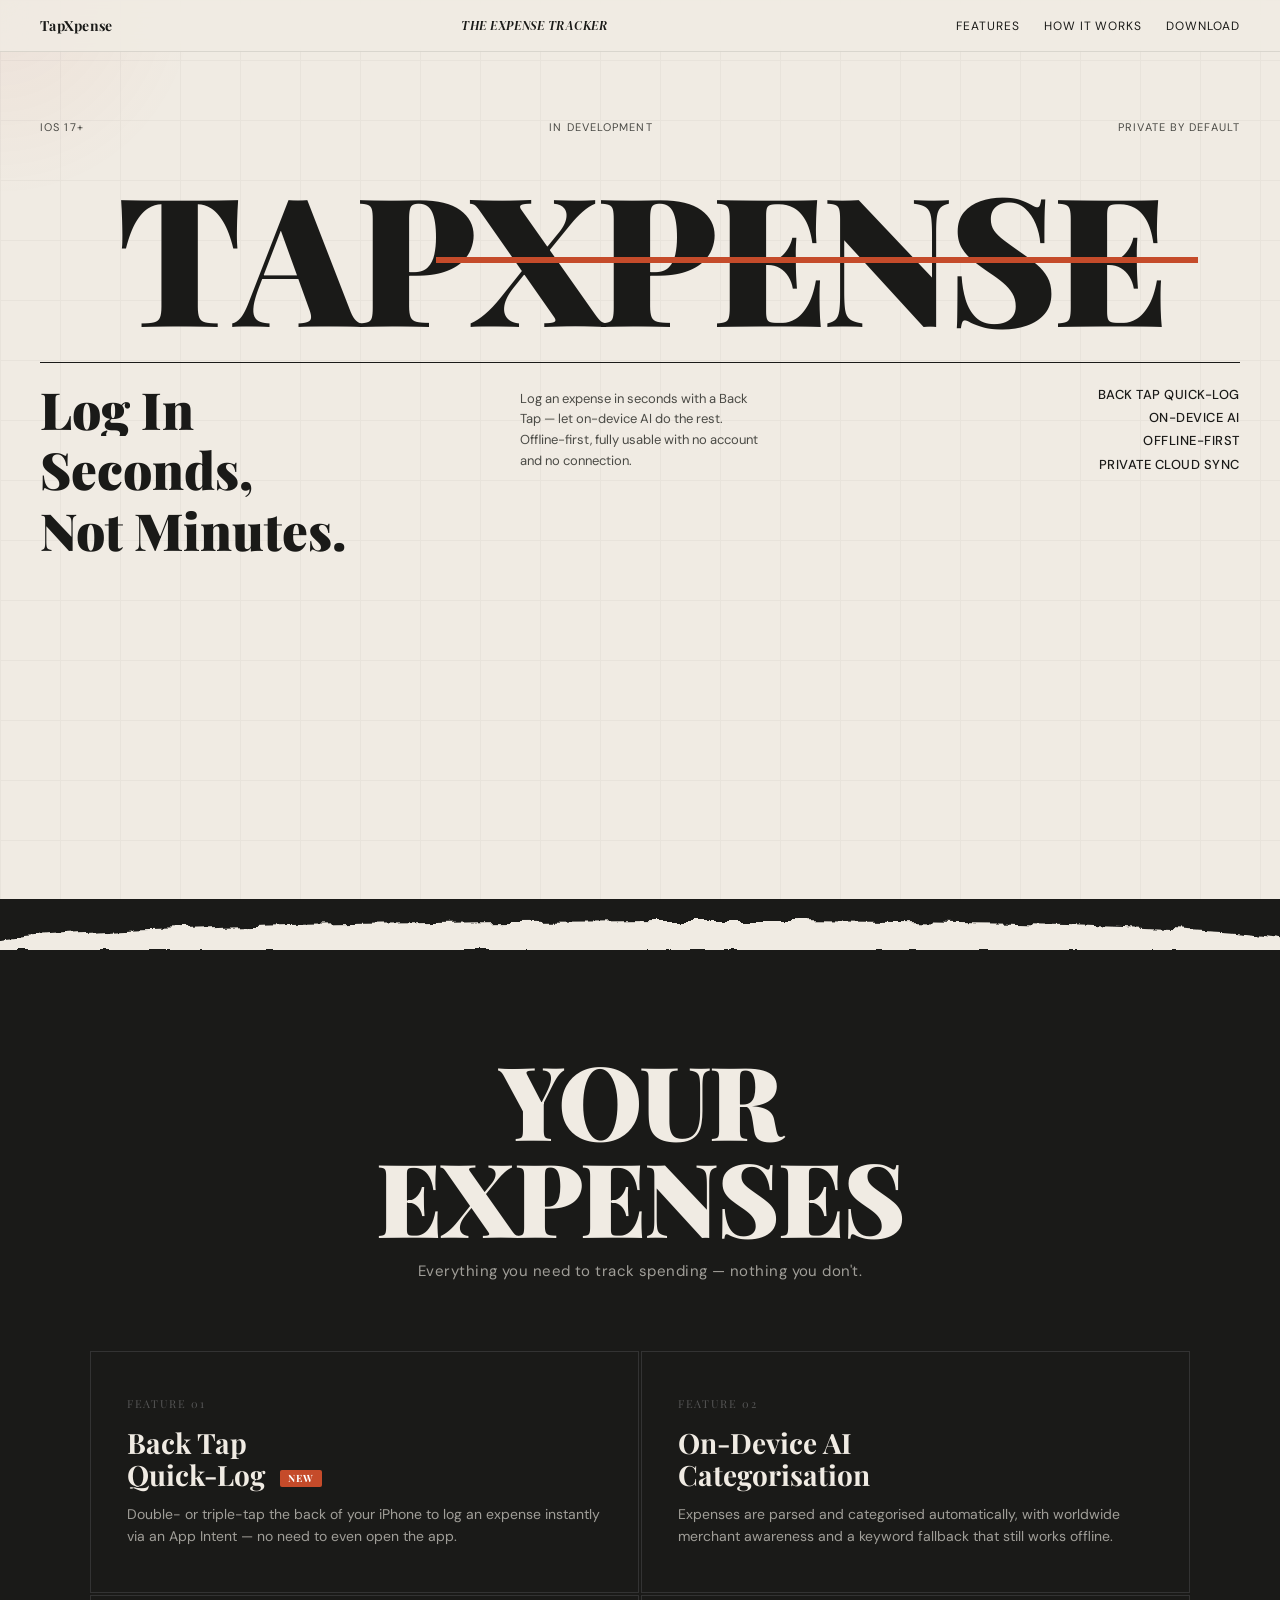
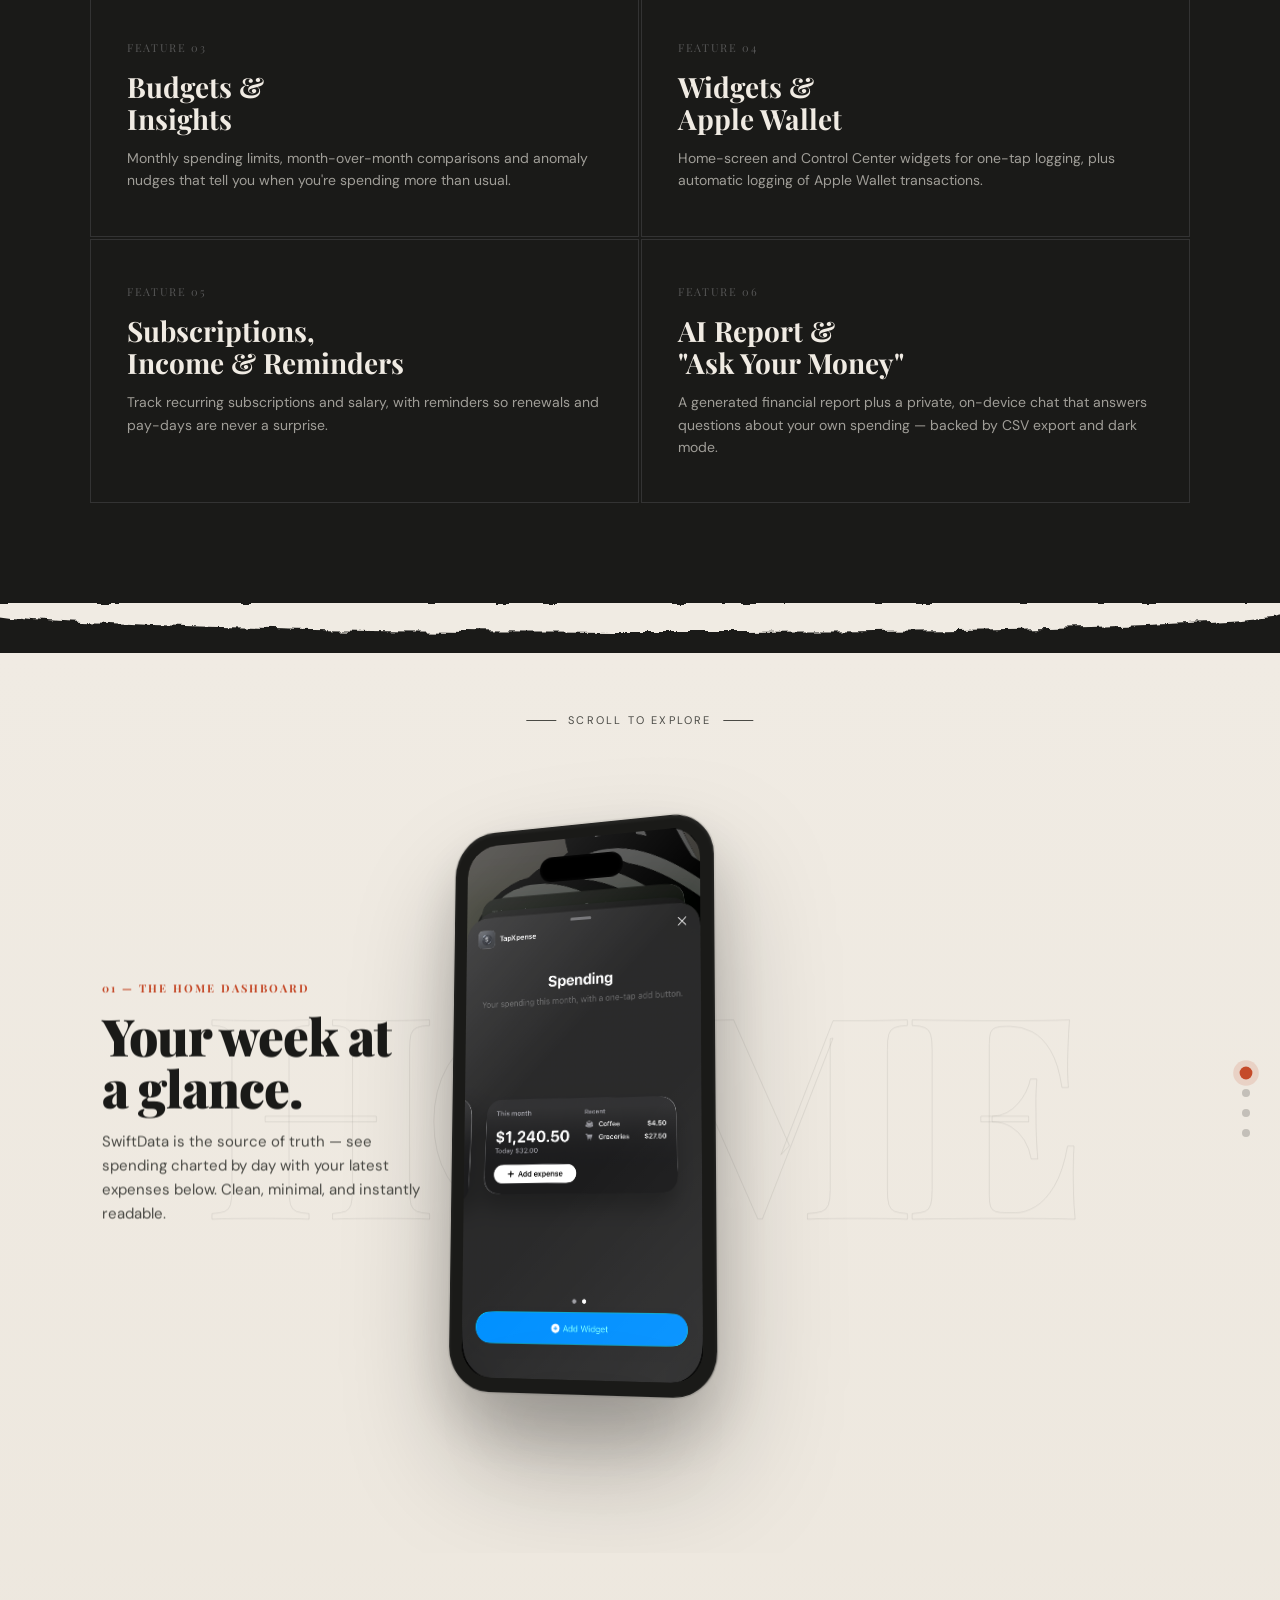
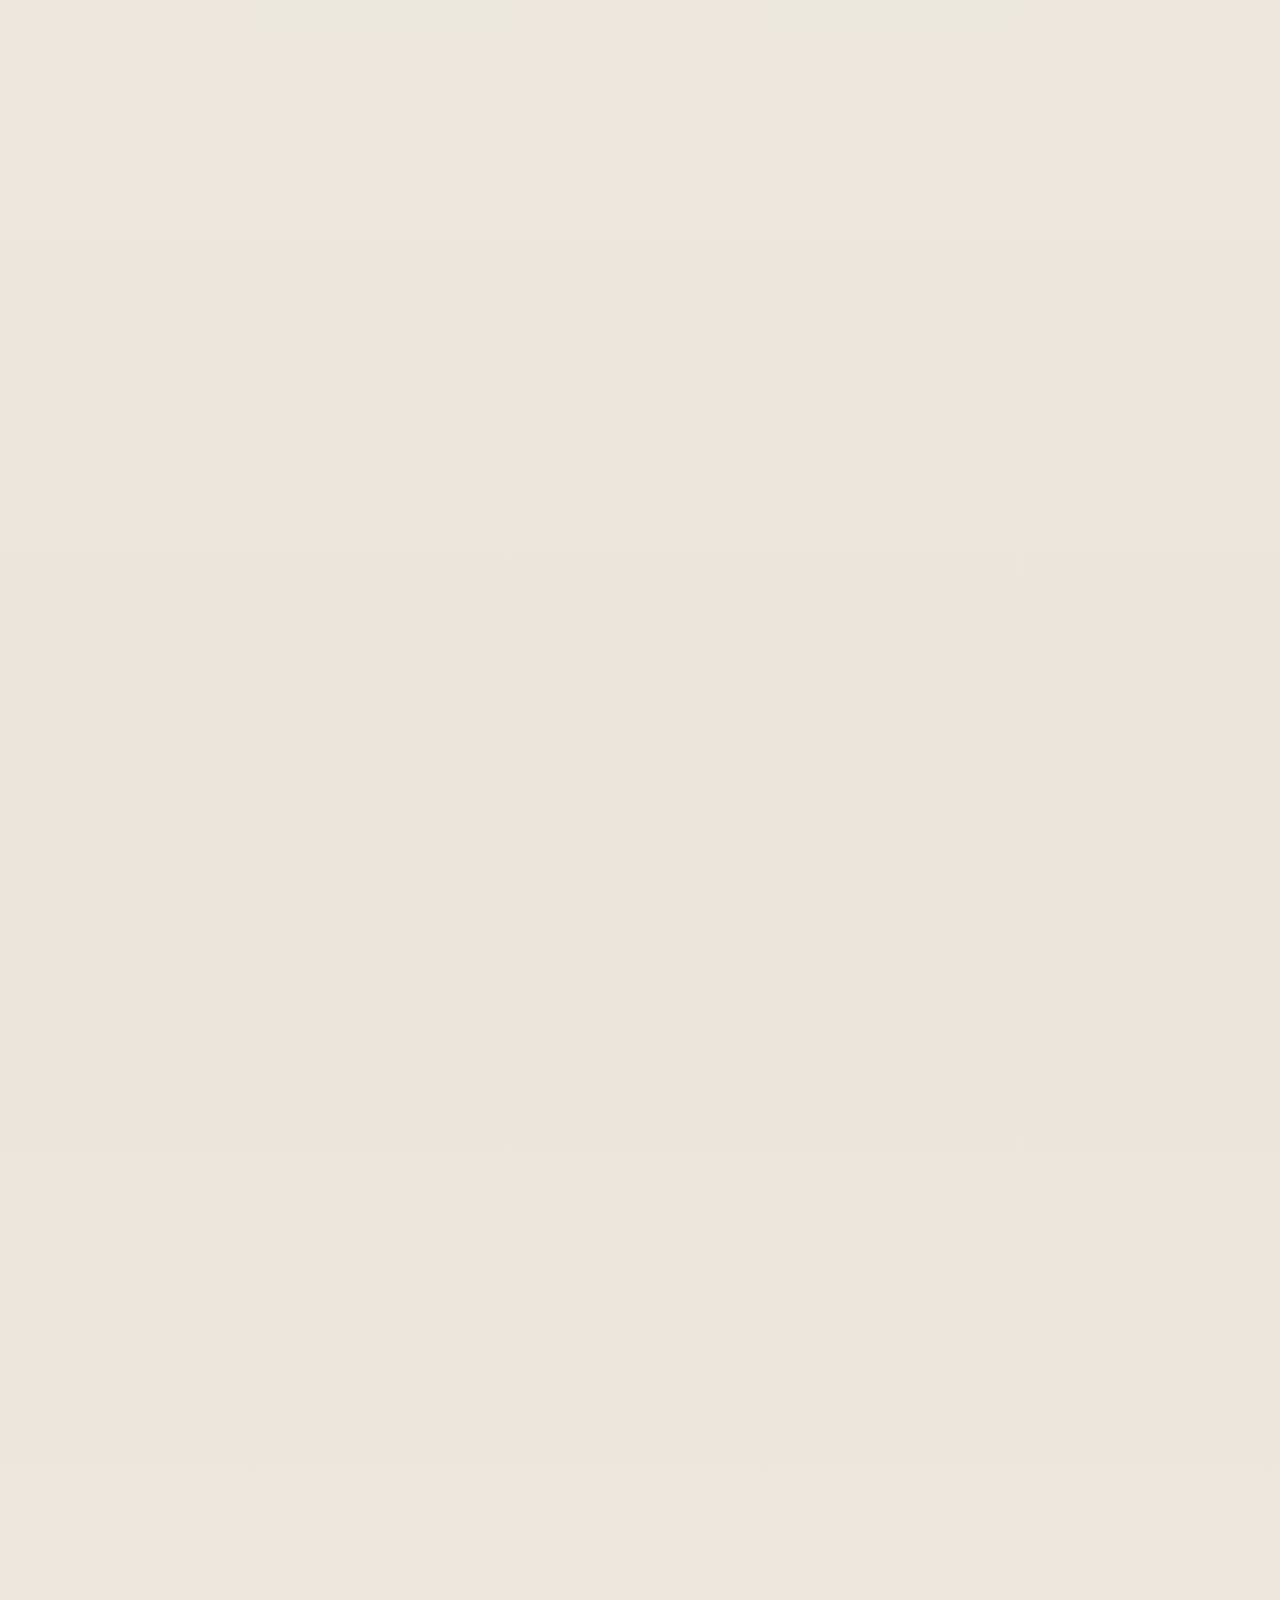
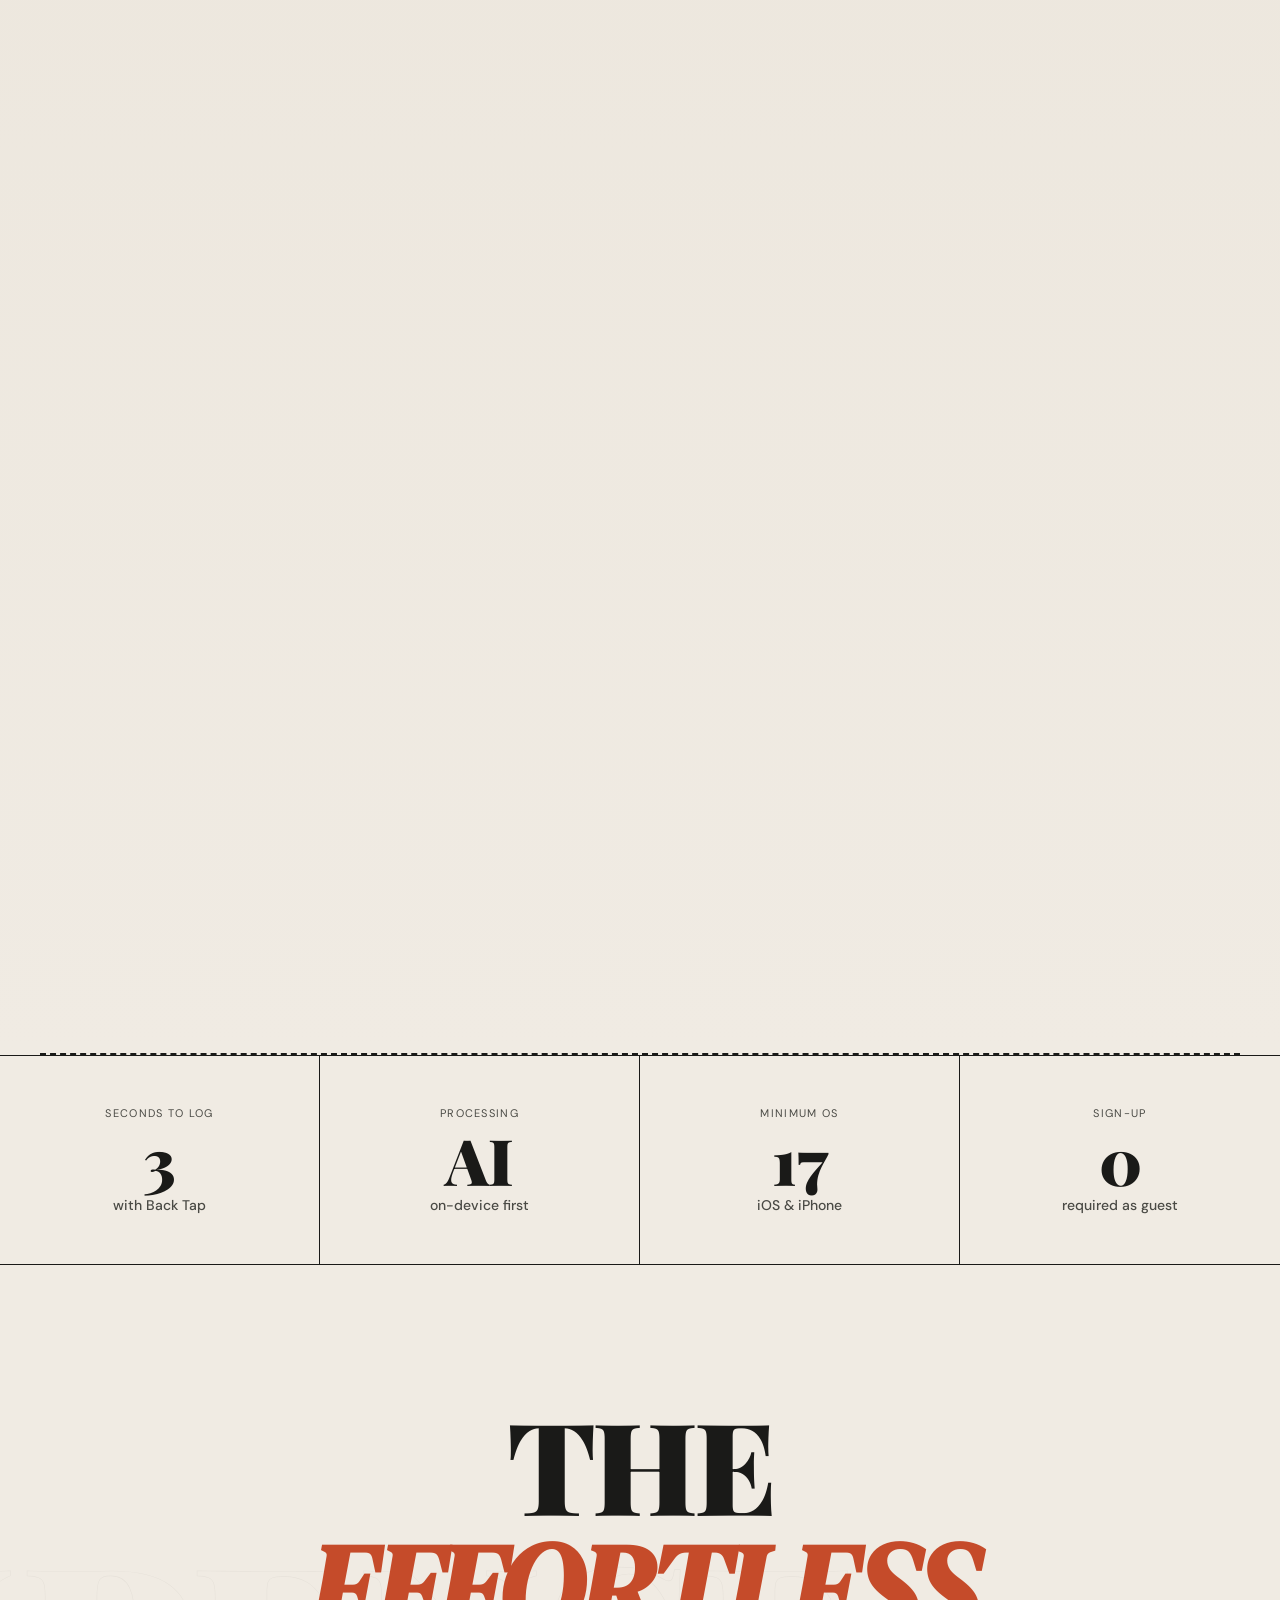
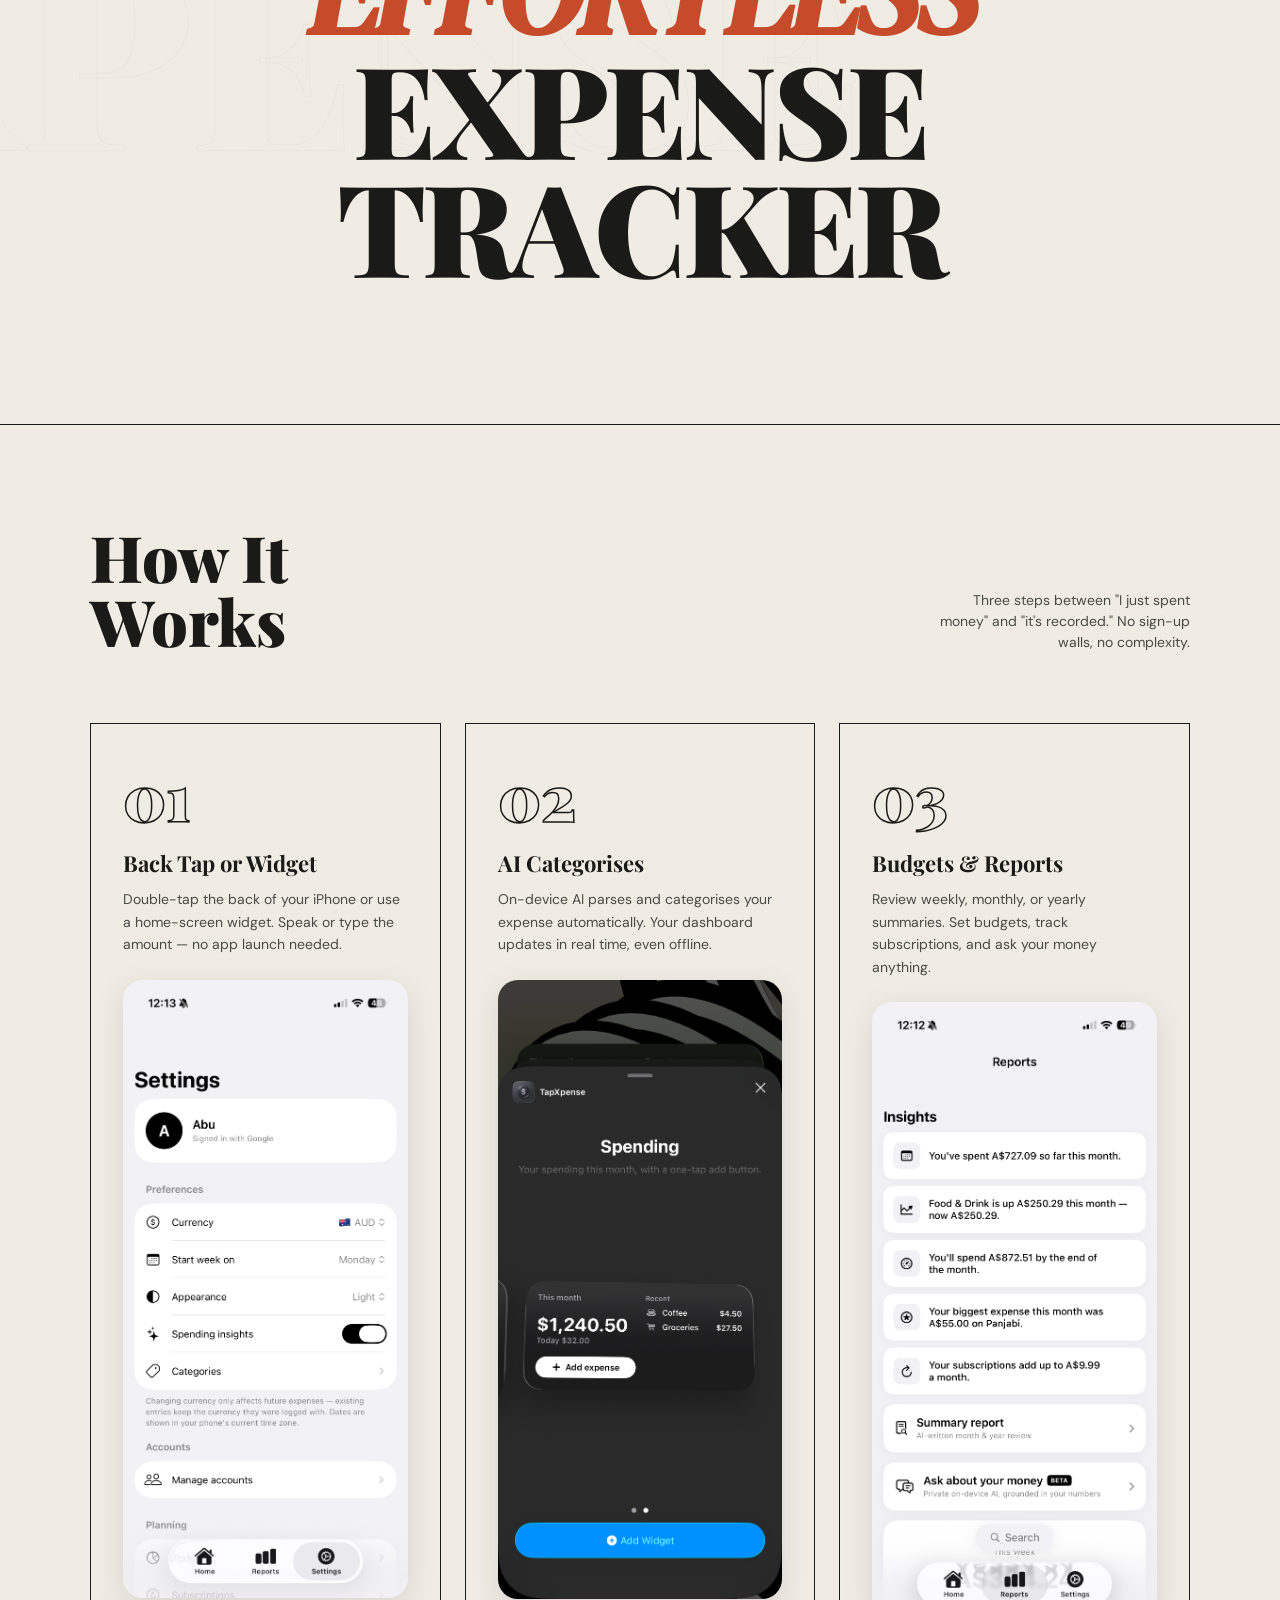
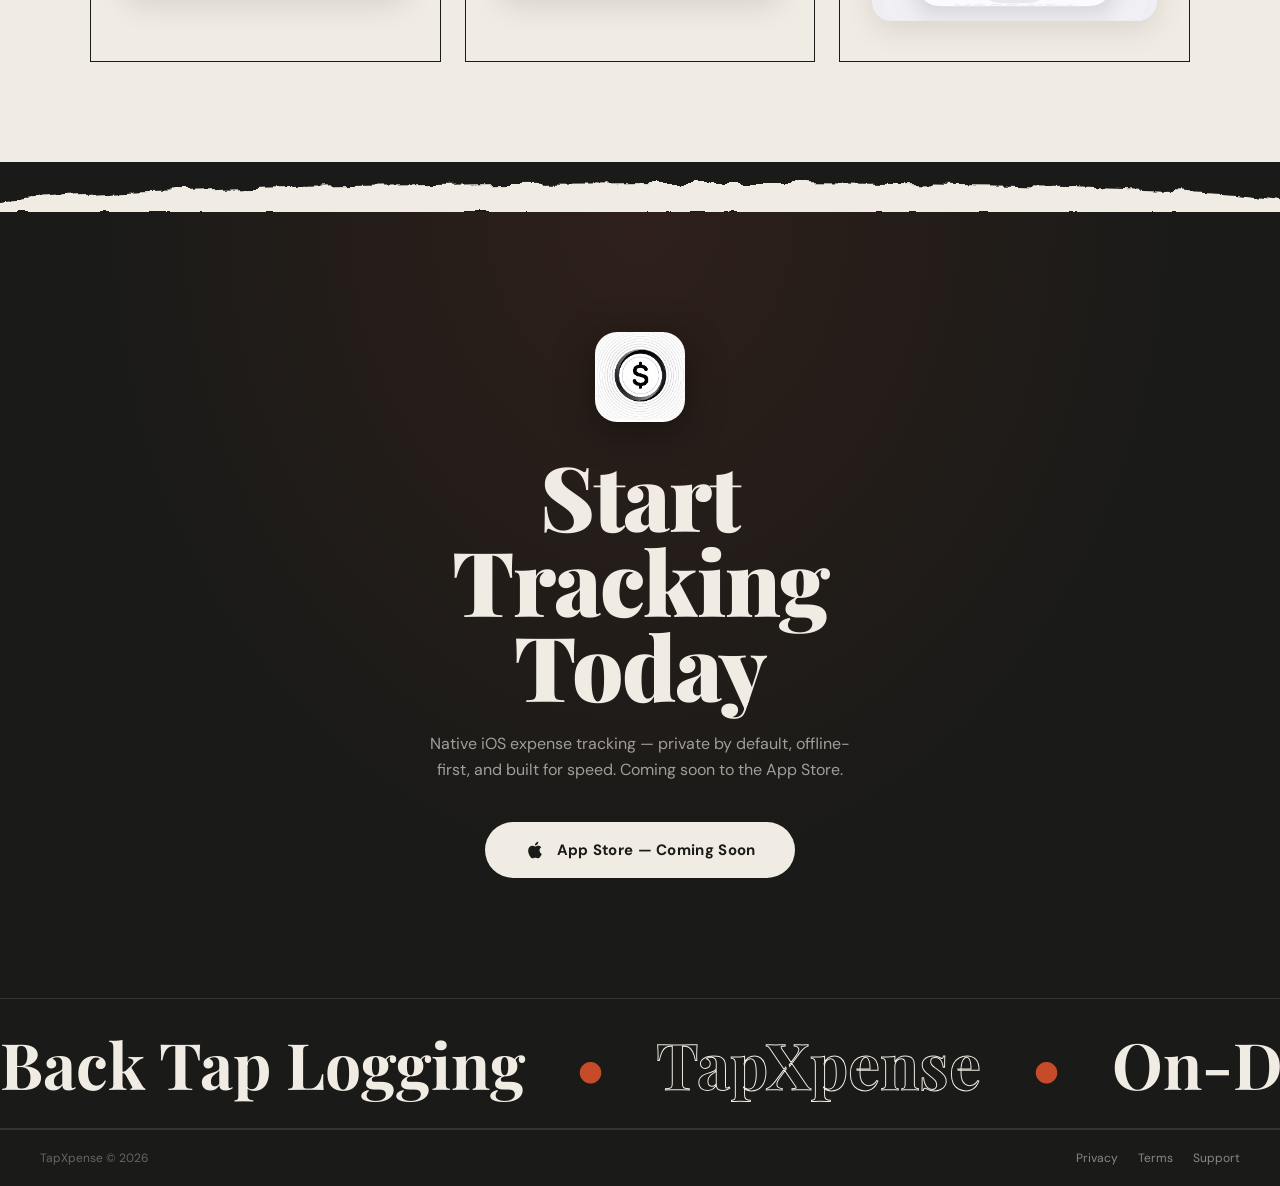
==== index.html @ 91c764e9 "Refactor site into multi-page structure with legal pages. Split monolithic HTML into maintainable pa" ====
<!DOCTYPE html>
<html lang="en">
<head>
<meta charset="UTF-8">
<meta name="viewport" content="width=device-width, initial-scale=1.0">
<meta name="description" content="TapXpense — log an expense in seconds with a Back Tap. On-device AI categorisation, offline-first, private by default.">
<title>TapXpense — iOS Expense Tracker</title>
<link rel="preconnect" href="https://fonts.googleapis.com">
<link href="https://fonts.googleapis.com/css2?family=Playfair+Display:ital,wght@0,400;0,700;0,900;1,400;1,700&family=DM+Sans:wght@400;500;700&family=DM+Serif+Display:ital@0;1&display=swap" rel="stylesheet">
<link rel="stylesheet" href="css/styles.css">
</head>
<body>

<svg style="position:absolute;width:0;height:0">
  <defs>
    <filter id="torn-filter">
      <feTurbulence type="fractalNoise" baseFrequency="0.04" numOctaves="5" result="noise"/>
      <feDisplacementMap in="SourceGraphic" in2="noise" scale="12" xChannelSelector="R" yChannelSelector="G"/>
    </filter>
  </defs>
</svg>

<div class="loader" id="loader">
  <div class="loader-text"><span style="animation-delay:0.2s">T</span><span style="animation-delay:0.25s">A</span><span style="animation-delay:0.3s">P</span><span style="animation-delay:0.35s">X</span><span style="animation-delay:0.4s">P</span><span style="animation-delay:0.45s">E</span><span style="animation-delay:0.5s">N</span><span style="animation-delay:0.55s">S</span><span style="animation-delay:0.6s">E</span></div>
  <div class="loader-bar"><div class="loader-bar-inner"></div></div>
</div>

<div class="cursor-glow" id="cursorGlow"></div>

<nav class="topbar">
  <a href="index.html" class="topbar-logo">TapXpense</a>
  <div style="font-family: var(--serif-display); font-style: italic; font-size: 13px; letter-spacing: 0.04em;">The Expense Tracker</div>
  <div class="topbar-right">
    <a href="#features" class="magnetic">Features</a>
    <a href="#how" class="magnetic">How It Works</a>
    <a href="#download" class="magnetic">Download</a>
  </div>
</nav>

<section class="hero">
  <div class="hero-bg-grid"></div>
  <div class="hero-date-row">
    <span>iOS 17+</span>
    <span>In Development</span>
    <span>Private by Default</span>
  </div>
  <h1 class="hero-masthead" id="masthead">
    TAP<span class="line-through">XPENSE</span>
  </h1>
  <div class="hero-subtitle-row">
    <div class="hero-subtitle-left">
      <div class="word"><span style="animation-delay:2.8s">Log</span></div>
      <div class="word"><span style="animation-delay:2.9s">In</span></div><br>
      <div class="word"><span style="animation-delay:3.0s">Seconds,</span></div><br>
      <div class="word"><span style="animation-delay:3.1s">Not Minutes.</span></div>
    </div>
    <div class="hero-subtitle-center">
      Log an expense in seconds with a Back Tap — let on-device AI do the rest. Offline-first, fully usable with no account and no connection.
    </div>
    <div class="hero-subtitle-right">
      Back Tap Quick-Log<br>On-Device AI<br>Offline-First<br>Private Cloud Sync
    </div>
  </div>
</section>

<div class="torn-edge"></div>

<section class="dark-section" id="features">
  <div class="features-header">
    <h2 data-scroll="up">YOUR<br>EXPENSES</h2>
    <p data-scroll="up" data-delay="100">Everything you need to track spending — nothing you don't.</p>
  </div>
  <div class="features-grid">
    <div class="feature-card" data-scroll="flip" data-delay="0" data-tilt>
      <div class="feature-num">Feature 01</div>
      <div class="feature-title">Back Tap<br>Quick-Log <span class="feature-tag">New</span></div>
      <div class="feature-desc">Double- or triple-tap the back of your iPhone to log an expense instantly via an App Intent — no need to even open the app.</div>
    </div>
    <div class="feature-card" data-scroll="flip-left" data-delay="100" data-tilt>
      <div class="feature-num">Feature 02</div>
      <div class="feature-title">On-Device AI<br>Categorisation</div>
      <div class="feature-desc">Expenses are parsed and categorised automatically, with worldwide merchant awareness and a keyword fallback that still works offline.</div>
    </div>
    <div class="feature-card" data-scroll="flip" data-delay="200" data-tilt>
      <div class="feature-num">Feature 03</div>
      <div class="feature-title">Budgets &amp;<br>Insights</div>
      <div class="feature-desc">Monthly spending limits, month-over-month comparisons and anomaly nudges that tell you when you're spending more than usual.</div>
    </div>
    <div class="feature-card" data-scroll="flip-left" data-delay="300" data-tilt>
      <div class="feature-num">Feature 04</div>
      <div class="feature-title">Widgets &amp;<br>Apple Wallet</div>
      <div class="feature-desc">Home-screen and Control Center widgets for one-tap logging, plus automatic logging of Apple Wallet transactions.</div>
    </div>
    <div class="feature-card" data-scroll="flip" data-delay="400" data-tilt>
      <div class="feature-num">Feature 05</div>
      <div class="feature-title">Subscriptions,<br>Income &amp; Reminders</div>
      <div class="feature-desc">Track recurring subscriptions and salary, with reminders so renewals and pay-days are never a surprise.</div>
    </div>
    <div class="feature-card" data-scroll="flip-left" data-delay="500" data-tilt>
      <div class="feature-num">Feature 06</div>
      <div class="feature-title">AI Report &amp;<br>"Ask Your Money"</div>
      <div class="feature-desc">A generated financial report plus a private, on-device chat that answers questions about your own spending — backed by CSV export and dark mode.</div>
    </div>
  </div>
</section>

<div class="torn-edge-top"></div>

<section class="showcase-pin" id="showcase">
  <div class="showcase-sticky">
    <div class="showcase-bg-text" id="showcaseBgText">EXPENSES</div>
    <div class="showcase-intro-label">SCROLL TO EXPLORE</div>
    <div class="showcase-progress" id="showcaseProgress">
      <div class="showcase-dot active" data-step="0"></div>
      <div class="showcase-dot" data-step="1"></div>
      <div class="showcase-dot" data-step="2"></div>
      <div class="showcase-dot" data-step="3"></div>
    </div>

    <div class="showcase-captions">
      <div class="showcase-caption cap-left active" data-cap="0">
        <div class="cap-num">01 — The Home Dashboard</div>
        <h3>Your week at<br>a glance.</h3>
        <p>SwiftData is the source of truth — see spending charted by day with your latest expenses below. Clean, minimal, and instantly readable.</p>
      </div>
      <div class="showcase-caption cap-right" data-cap="1">
        <div class="cap-num">02 — Home-Screen Widget</div>
        <h3>Add an expense<br>in one tap.</h3>
        <p>See this month's spending right on your home screen — and log a new expense without ever opening the app.</p>
      </div>
      <div class="showcase-caption cap-left" data-cap="2">
        <div class="cap-num">03 — Smart Insights</div>
        <h3>It does the<br>thinking for you.</h3>
        <p>Spend forecasts, your biggest expense, subscription totals — plus a private, on-device AI you can ask about your money.</p>
      </div>
      <div class="showcase-caption cap-right" data-cap="3">
        <div class="cap-num">04 — Reports</div>
        <h3>Week, month<br>&amp; year.</h3>
        <p>Clear totals and AI-written summaries that make sense of your spending — with CSV export when you need it.</p>
      </div>
    </div>

    <div class="showcase-stage">
      <div class="showcase-phone" id="showcasePhone">
        <div class="showcase-phone-frame">
          <div class="showcase-phone-screens">
            <div class="showcase-phone-notch"></div>
            <img src="assets/home.png" alt="Home dashboard" class="active" data-screen="0">
            <img src="assets/widget.png" alt="Home-screen widget" data-screen="1">
            <img src="assets/insights.png" alt="Smart insights" data-screen="2">
            <img src="assets/reports-totals.png" alt="Reports totals" data-screen="3">
            <div class="showcase-phone-glare"></div>
          </div>
        </div>
        <div class="showcase-phone-shadow" id="showcaseShadow"></div>
      </div>
    </div>
  </div>
</section>

<hr class="dashed-divider">

<div class="stats-section">
  <div class="stat-item" data-scroll="up" data-delay="0">
    <div class="stat-label">Seconds to Log</div>
    <div class="stat-value"><span class="count-up" data-target="3">0</span></div>
    <div class="stat-unit">with Back Tap</div>
  </div>
  <div class="stat-item" data-scroll="up" data-delay="100">
    <div class="stat-label">Processing</div>
    <div class="stat-value">AI</div>
    <div class="stat-unit">on-device first</div>
  </div>
  <div class="stat-item" data-scroll="up" data-delay="200">
    <div class="stat-label">Minimum OS</div>
    <div class="stat-value"><span class="count-up" data-target="17">0</span></div>
    <div class="stat-unit">iOS &amp; iPhone</div>
  </div>
  <div class="stat-item" data-scroll="up" data-delay="300">
    <div class="stat-label">Sign-Up</div>
    <div class="stat-value">0</div>
    <div class="stat-unit">required as guest</div>
  </div>
</div>

<section class="tagline-section">
  <div class="tagline-bg-text">TAPXPENSE</div>
  <h2 data-scroll="scale">THE<br><span class="tagline-word-accent">EFFORTLESS</span><br>EXPENSE<br>TRACKER</h2>
</section>

<section class="how-section" id="how">
  <div class="how-header">
    <h2 data-scroll="left">How It<br>Works</h2>
    <p data-scroll="right">Three steps between "I just spent money" and "it's recorded." No sign-up walls, no complexity.</p>
  </div>
  <div class="how-steps">
    <div class="how-step" data-scroll="up" data-delay="0">
      <div class="how-step-num">01</div>
      <h3>Back Tap or Widget</h3>
      <p>Double-tap the back of your iPhone or use a home-screen widget. Speak or type the amount — no app launch needed.</p>
      <div class="how-step-phone"><img src="assets/widget.png" alt="Widget"></div>
    </div>
    <div class="how-step" data-scroll="up" data-delay="150">
      <div class="how-step-num">02</div>
      <h3>AI Categorises</h3>
      <p>On-device AI parses and categorises your expense automatically. Your dashboard updates in real time, even offline.</p>
      <div class="how-step-phone"><img src="assets/home.png" alt="Dashboard"></div>
    </div>
    <div class="how-step" data-scroll="up" data-delay="300">
      <div class="how-step-num">03</div>
      <h3>Budgets &amp; Reports</h3>
      <p>Review weekly, monthly, or yearly summaries. Set budgets, track subscriptions, and ask your money anything.</p>
      <div class="how-step-phone"><img src="assets/reports-totals.png" alt="Reports"></div>
    </div>
  </div>
</section>

<div class="torn-edge"></div>
<section class="cta-section" id="download">
  <div class="cta-logo" data-scroll="scale">
    <img src="assets/logo.jpeg" alt="TapXpense Logo">
  </div>
  <h2 data-scroll="up" data-delay="100">Start<br>Tracking<br>Today</h2>
  <p data-scroll="up" data-delay="200">Native iOS expense tracking — private by default, offline-first, and built for speed. Coming soon to the App Store.</p>
  <span class="cta-btn magnetic" data-scroll="up" data-delay="300" style="cursor: default; opacity: 0.85;">
    <svg viewBox="0 0 24 24" fill="currentColor"><path d="M18.71 19.5c-.83 1.24-1.71 2.45-3.05 2.47-1.34.03-1.77-.79-3.29-.79-1.53 0-2 .77-3.27.82-1.31.05-2.3-1.32-3.14-2.53C4.25 17 2.94 12.45 4.7 9.39c.87-1.52 2.43-2.48 4.12-2.51 1.28-.02 2.5.87 3.29.87.78 0 2.26-1.07 3.8-.91.65.03 2.47.26 3.64 1.98-.09.06-2.17 1.28-2.15 3.81.03 3.02 2.65 4.03 2.68 4.04-.03.07-.42 1.44-1.38 2.83M13 3.5c.73-.83 1.94-1.46 2.94-1.5.13 1.17-.34 2.35-1.04 3.19-.69.85-1.83 1.51-2.95 1.42-.15-1.15.41-2.35 1.05-3.11z"/></svg>
    App Store — Coming Soon
  </span>
</section>

<div class="marquee-wrap">
  <div class="marquee-track">
    <span>Back Tap Logging</span><span class="dot">•</span>
    <span class="outline">TapXpense</span><span class="dot">•</span>
    <span>On-Device AI</span><span class="dot">•</span>
    <span class="outline">Offline-First</span><span class="dot">•</span>
    <span>Back Tap Logging</span><span class="dot">•</span>
    <span class="outline">TapXpense</span><span class="dot">•</span>
    <span>On-Device AI</span><span class="dot">•</span>
    <span class="outline">Offline-First</span><span class="dot">•</span>
  </div>
</div>

<footer class="footer">
  <div>TapXpense © 2026</div>
  <div class="footer-links">
    <a href="privacy.html">Privacy</a>
    <a href="terms.html">Terms</a>
    <a href="https://toolfoliohub.com/project-pages/tapxpense">Support</a>
  </div>
</footer>

<script src="js/main.js"></script>
</body>
</html>
---- css/styles.css ----
*, *::before, *::after { margin: 0; padding: 0; box-sizing: border-box; }
:root {
  --paper: #f0ebe3;
  --paper-dark: #e6dfd4;
  --ink: #1a1a18;
  --ink-light: #4a4a45;
  --accent: #c54b2a;
  --serif: 'Playfair Display', 'Georgia', serif;
  --serif-display: 'DM Serif Display', 'Georgia', serif;
  --sans: 'DM Sans', 'Helvetica Neue', sans-serif;
}
html { scroll-behavior: smooth; }
body {
  font-family: var(--sans);
  background: var(--paper);
  color: var(--ink);
  overflow-x: hidden;
  -webkit-font-smoothing: antialiased;
}

/* ===== LOADER ===== */
.loader {
  position: fixed; inset: 0; z-index: 9999;
  background: var(--ink);
  display: flex; align-items: center; justify-content: center;
  flex-direction: column; gap: 20px;
  transition: opacity 0.6s ease, visibility 0.6s ease;
}
.loader.hidden { opacity: 0; visibility: hidden; pointer-events: none; }
.loader-text {
  font-family: var(--serif); font-weight: 900;
  font-size: clamp(48px, 10vw, 120px);
  color: var(--paper);
  overflow: hidden;
}
.loader-text span {
  display: inline-block;
  transform: translateY(120%);
  animation: loaderUp 0.6s cubic-bezier(0.16, 1, 0.3, 1) forwards;
}
@keyframes loaderUp {
  to { transform: translateY(0); }
}
.loader-bar {
  width: 200px; height: 2px; background: #333; border-radius: 2px; overflow: hidden;
}
.loader-bar-inner {
  height: 100%; background: var(--accent);
  animation: loaderFill 1.6s cubic-bezier(0.4, 0, 0.2, 1) forwards;
}
@keyframes loaderFill { to { width: 100%; } }
.loader-bar-inner { width: 0%; }

/* ===== CURSOR FOLLOWER ===== */
.cursor-glow {
  position: fixed; width: 400px; height: 400px;
  border-radius: 50%;
  background: radial-gradient(circle, rgba(197,75,42,0.06) 0%, transparent 70%);
  pointer-events: none; z-index: 0;
  transform: translate(-50%, -50%);
  transition: left 0.3s ease, top 0.3s ease;
}

/* ===== TOPBAR ===== */
.topbar {
  position: fixed; top: 0; left: 0; right: 0; z-index: 100;
  display: flex; justify-content: space-between; align-items: center;
  padding: 16px 40px;
  background: rgba(240, 235, 227, 0.85);
  backdrop-filter: blur(20px); -webkit-backdrop-filter: blur(20px);
  border-bottom: 1px solid rgba(26,26,24,0.1);
  font-size: 12px; text-transform: uppercase; letter-spacing: 0.08em;
  transform: translateY(-100%);
  animation: slideDown 0.6s cubic-bezier(0.16, 1, 0.3, 1) 1.8s forwards;
}
@keyframes slideDown { to { transform: translateY(0); } }
.topbar-logo { font-family: var(--serif); font-size: 14px; font-weight: 700; letter-spacing: 0.02em; text-transform: none; }
a.topbar-logo { color: inherit; text-decoration: none; }
.topbar-right { display: flex; gap: 24px; align-items: center; }
.topbar-right a {
  color: var(--ink); text-decoration: none; position: relative;
  transition: color 0.3s;
}
.topbar-right a::after {
  content: ''; position: absolute; bottom: -2px; left: 0; width: 0; height: 1px;
  background: var(--accent); transition: width 0.3s;
}
.topbar-right a:hover::after { width: 100%; }
.topbar-right a:hover { color: var(--accent); }

/* ===== HERO ===== */
.hero {
  padding: 120px 40px 0; min-height: 100vh;
  perspective: 1200px;
  border-bottom: 1px solid var(--ink);
  position: relative; overflow: hidden;
}
.hero-bg-grid {
  position: absolute; inset: 0; opacity: 0.03;
  background-image:
    linear-gradient(var(--ink) 1px, transparent 1px),
    linear-gradient(90deg, var(--ink) 1px, transparent 1px);
  background-size: 60px 60px;
  animation: gridShift 20s linear infinite;
}
@keyframes gridShift { to { background-position: 60px 60px; } }

.hero-date-row {
  display: flex; justify-content: space-between;
  font-size: 11px; text-transform: uppercase; letter-spacing: 0.1em;
  margin-bottom: 20px; color: var(--ink-light);
}
.hero-date-row span {
  opacity: 0; transform: translateY(20px);
  animation: fadeUp 0.6s cubic-bezier(0.16, 1, 0.3, 1) forwards;
}
.hero-date-row span:nth-child(1) { animation-delay: 1.9s; }
.hero-date-row span:nth-child(2) { animation-delay: 2.0s; }
.hero-date-row span:nth-child(3) { animation-delay: 2.1s; }
@keyframes fadeUp { to { opacity: 1; transform: translateY(0); } }

.hero-masthead {
  font-family: var(--serif); font-weight: 900;
  font-size: clamp(80px, 14vw, 200px);
  line-height: 0.88; letter-spacing: -0.03em;
  text-align: center; padding: 20px 0 30px;
  position: relative;
}
.hero-masthead .char {
  display: inline-block;
  opacity: 0; transform: translateY(100%) rotateX(-80deg);
  animation: charReveal 0.8s cubic-bezier(0.16, 1, 0.3, 1) forwards;
  transform-origin: bottom center;
}
@keyframes charReveal { to { opacity: 1; transform: translateY(0) rotateX(0deg); } }

.hero-masthead .line-through { position: relative; display: inline; }
.hero-masthead .line-through::after {
  content: ''; position: absolute;
  left: -5%; right: -5%; top: 52%; height: 6px;
  background: var(--accent);
  transform: scaleX(0); transform-origin: left;
  animation: lineGrow 0.8s cubic-bezier(0.16, 1, 0.3, 1) 2.6s forwards;
}
@keyframes lineGrow { to { transform: scaleX(1); } }

.hero-subtitle-row {
  display: grid; grid-template-columns: 1fr auto 1fr;
  gap: 30px; align-items: start; padding: 20px 0 40px;
  border-top: 1px solid var(--ink);
}
.hero-subtitle-left {
  font-family: var(--serif); font-size: clamp(28px, 4vw, 52px);
  font-weight: 900; line-height: 1.05;
}
.hero-subtitle-left .word {
  display: inline-block; overflow: hidden;
}
.hero-subtitle-left .word span {
  display: inline-block; opacity: 0; transform: translateY(100%);
  animation: wordUp 0.7s cubic-bezier(0.16, 1, 0.3, 1) forwards;
}
@keyframes wordUp { to { opacity: 1; transform: translateY(0); } }
.hero-subtitle-center {
  font-size: 13px; line-height: 1.6; max-width: 240px;
  color: var(--ink-light); padding-top: 6px;
  opacity: 0; animation: fadeUp 0.8s ease 3s forwards;
}
.hero-subtitle-right {
  text-align: right; font-family: var(--sans); font-size: 13px;
  line-height: 1.8; font-weight: 500; text-transform: uppercase; letter-spacing: 0.04em;
  opacity: 0; animation: fadeUp 0.8s ease 3.1s forwards;
}

/* 3D floating phone in hero */
.hero-phone-float {
  position: absolute; right: 6%; bottom: -60px;
  width: 180px; perspective: 800px;
  opacity: 0; animation: floatIn 1s cubic-bezier(0.16, 1, 0.3, 1) 2.8s forwards;
  z-index: 2;
}
@keyframes floatIn {
  from { opacity: 0; transform: translateY(60px) scale(0.8); }
  to { opacity: 1; transform: translateY(0) scale(1); }
}
.hero-phone-float .phone-3d {
  transform-style: preserve-3d;
  animation: phoneFloat 6s ease-in-out infinite;
}
@keyframes phoneFloat {
  0%, 100% { transform: rotateY(-8deg) rotateX(4deg) translateY(0); }
  50% { transform: rotateY(-3deg) rotateX(2deg) translateY(-15px); }
}
.hero-phone-float .phone-3d-inner {
  background: #fff; border-radius: 32px; padding: 10px;
  box-shadow:
    0 40px 80px rgba(0,0,0,0.18),
    0 0 0 1px rgba(0,0,0,0.05),
    20px 20px 60px rgba(0,0,0,0.1);
  transform-style: preserve-3d;
}
.hero-phone-float .phone-3d-inner img {
  width: 100%; border-radius: 24px; display: block;
}
.hero-phone-float .phone-shadow {
  position: absolute; bottom: -30px; left: 10%; right: 10%; height: 40px;
  background: rgba(0,0,0,0.15); border-radius: 50%;
  filter: blur(20px);
  animation: shadowFloat 6s ease-in-out infinite;
}
@keyframes shadowFloat {
  0%, 100% { transform: scale(1); opacity: 0.5; }
  50% { transform: scale(0.85); opacity: 0.3; }
}

/* ===== TORN EDGES ===== */
.torn-edge {
  width: 100%; height: 50px; background: var(--ink);
  position: relative; overflow: hidden;
}
.torn-edge::after {
  content: ''; position: absolute; bottom: -1px; left: -10px; right: -10px;
  height: 30px; background: var(--paper);
  border-radius: 80% 60% 70% 50% / 100% 100% 0% 0%;
  filter: url(#torn-filter);
}
.torn-edge-top {
  width: 100%; height: 50px; background: var(--ink);
  position: relative; overflow: hidden;
}
.torn-edge-top::before {
  content: ''; position: absolute; top: -1px; left: -10px; right: -10px;
  height: 30px; background: var(--paper);
  border-radius: 0% 0% 70% 80% / 0% 0% 100% 100%;
  filter: url(#torn-filter);
}

/* ===== SCROLL REVEAL ===== */
[data-scroll] {
  opacity: 0; transition: all 1s cubic-bezier(0.16, 1, 0.3, 1);
}
[data-scroll="up"] { transform: translateY(60px); }
[data-scroll="left"] { transform: translateX(-80px); }
[data-scroll="right"] { transform: translateX(80px); }
[data-scroll="scale"] { transform: scale(0.88) rotateX(8deg); }
[data-scroll="flip"] { transform: perspective(800px) rotateY(30deg); }
[data-scroll="flip-left"] { transform: perspective(800px) rotateY(-30deg); }
[data-scroll].in-view {
  opacity: 1 !important;
  transform: translateY(0) translateX(0) scale(1) rotateX(0deg) rotateY(0deg) !important;
}

/* ===== DARK FEATURES ===== */
.dark-section {
  background: var(--ink); color: var(--paper);
  padding: 100px 40px; perspective: 1000px;
}
.features-header { text-align: center; margin-bottom: 70px; }
.features-header h2 {
  font-family: var(--serif); font-weight: 900;
  font-size: clamp(48px, 8vw, 120px); line-height: 0.95; letter-spacing: -0.02em;
}
.features-header p { font-size: 15px; color: #a09e98; margin-top: 16px; letter-spacing: 0.03em; }
.features-grid {
  display: grid; grid-template-columns: repeat(2, 1fr);
  gap: 2px; max-width: 1100px; margin: 0 auto;
}
.feature-card {
  border: 1px solid #333; padding: 44px 36px;
  position: relative; overflow: hidden;
  transition: transform 0.5s cubic-bezier(0.16, 1, 0.3, 1), background 0.4s;
  transform-style: preserve-3d;
  cursor: default;
}
.feature-card::before {
  content: ''; position: absolute; inset: 0;
  background: radial-gradient(circle at var(--mx, 50%) var(--my, 50%), rgba(197,75,42,0.08) 0%, transparent 60%);
  opacity: 0; transition: opacity 0.4s;
}
.feature-card:hover::before { opacity: 1; }
.feature-card:hover { background: #222; transform: translateZ(10px); }
.feature-num {
  font-family: var(--serif); font-size: 11px; color: #555;
  text-transform: uppercase; letter-spacing: 0.15em; margin-bottom: 16px;
}
.feature-title {
  font-family: var(--serif); font-size: 28px; font-weight: 700;
  margin-bottom: 12px; line-height: 1.15;
}
.feature-desc { font-size: 14px; line-height: 1.6; color: #a09e98; }
.feature-tag {
  display: inline-block; background: var(--accent); color: white;
  font-size: 10px; font-weight: 700; text-transform: uppercase; letter-spacing: 0.1em;
  padding: 3px 8px; border-radius: 2px; margin-left: 8px; vertical-align: middle;
}

/* ===== SCROLL-DRIVEN 3D PHONE SHOWCASE ===== */
.showcase-pin {
  position: relative;
  height: 400vh; /* 4 viewports of scroll = 4 narrative beats */
  background: linear-gradient(180deg, var(--paper) 0%, #ebe5db 50%, var(--paper) 100%);
}
.showcase-sticky {
  position: sticky; top: 0;
  height: 100vh; width: 100%;
  display: flex; align-items: center; justify-content: center;
  overflow: hidden;
  perspective: 1400px;
  perspective-origin: 50% 50%;
}
.showcase-bg-text {
  position: absolute; left: 50%; top: 50%;
  transform: translate(-50%, -50%);
  font-family: var(--serif); font-weight: 900;
  font-size: clamp(140px, 22vw, 360px);
  letter-spacing: -0.04em; line-height: 0.9;
  color: transparent; -webkit-text-stroke: 1px rgba(26,26,24,0.08);
  white-space: nowrap; pointer-events: none;
  will-change: transform;
}
.showcase-stage {
  position: relative; width: 100%; height: 100%;
  transform-style: preserve-3d;
  display: flex; align-items: center; justify-content: center;
}
.showcase-phone {
  position: relative;
  width: 280px;
  transform-style: preserve-3d;
  will-change: transform;
}
.showcase-phone-frame {
  background: #1a1a18; border-radius: 44px;
  padding: 14px;
  box-shadow:
    0 60px 120px rgba(0,0,0,0.25),
    0 30px 60px rgba(0,0,0,0.15),
    0 0 0 1.5px rgba(0,0,0,0.08),
    inset 0 2px 4px rgba(255,255,255,0.08);
  position: relative;
  transform-style: preserve-3d;
}
.showcase-phone-screens {
  position: relative;
  border-radius: 32px; overflow: hidden;
  aspect-ratio: 9/19.5;
  background: #000;
}
.showcase-phone-screens img {
  position: absolute; inset: 0;
  width: 100%; height: 100%;
  object-fit: cover; object-position: top;
  display: block;
  opacity: 0;
  transform: scale(1.05);
  transition: opacity 0.7s cubic-bezier(0.16, 1, 0.3, 1), transform 0.9s cubic-bezier(0.16, 1, 0.3, 1);
  will-change: opacity, transform;
}
.showcase-phone-screens img.active {
  opacity: 1;
  transform: scale(1);
}
.showcase-phone-glare {
  position: absolute; inset: 0; border-radius: 32px;
  background: linear-gradient(135deg, rgba(255,255,255,0.18) 0%, rgba(255,255,255,0) 40%, rgba(255,255,255,0) 60%, rgba(255,255,255,0.06) 100%);
  pointer-events: none;
  mix-blend-mode: screen;
}
.showcase-phone-notch {
  position: absolute; top: 18px; left: 50%; transform: translateX(-50%);
  width: 90px; height: 26px; background: #000;
  border-radius: 14px; z-index: 5;
  box-shadow: inset 0 0 4px rgba(255,255,255,0.05);
}
.showcase-phone-shadow {
  position: absolute; left: 5%; right: 5%; bottom: -50px;
  height: 50px; background: rgba(0,0,0,0.25);
  filter: blur(30px); border-radius: 50%;
  transform-origin: center;
  will-change: transform, opacity;
}

/* Narrative captions that crossfade with scroll */
.showcase-captions {
  position: absolute; left: 0; right: 0;
  pointer-events: none;
  z-index: 4;
}
.showcase-caption {
  position: absolute;
  width: 320px;
  opacity: 0;
  transition: opacity 0.6s ease, transform 0.7s cubic-bezier(0.16, 1, 0.3, 1);
  will-change: opacity, transform;
}
.showcase-caption.active { opacity: 1; }
.showcase-caption .cap-num {
  font-family: var(--serif); font-size: 11px;
  text-transform: uppercase; letter-spacing: 0.18em;
  color: var(--accent); margin-bottom: 14px; font-weight: 700;
}
.showcase-caption h3 {
  font-family: var(--serif); font-weight: 900;
  font-size: clamp(36px, 4vw, 56px); line-height: 1.02;
  letter-spacing: -0.02em; margin-bottom: 16px;
}
.showcase-caption p {
  font-size: 15px; color: var(--ink-light);
  line-height: 1.6;
}
.cap-left { left: 8%; top: 50%; transform: translateY(-50%) translateX(-30px); }
.cap-left.active { transform: translateY(-50%) translateX(0); }
.cap-right { right: 8%; top: 50%; transform: translateY(-50%) translateX(30px); text-align: right; }
.cap-right.active { transform: translateY(-50%) translateX(0); }

/* Progress dots */
.showcase-progress {
  position: absolute; right: 30px; top: 50%;
  transform: translateY(-50%);
  display: flex; flex-direction: column; gap: 12px;
  z-index: 6;
}
.showcase-dot {
  width: 8px; height: 8px; border-radius: 50%;
  background: rgba(26,26,24,0.2);
  transition: all 0.4s cubic-bezier(0.16, 1, 0.3, 1);
}
.showcase-dot.active {
  background: var(--accent);
  transform: scale(1.6);
  box-shadow: 0 0 0 4px rgba(197,75,42,0.15);
}

/* Section intro at top of pinned area */
.showcase-intro-label {
  position: absolute; top: 60px; left: 50%;
  transform: translateX(-50%);
  font-size: 11px; text-transform: uppercase; letter-spacing: 0.2em;
  color: var(--ink-light); z-index: 5;
  display: flex; align-items: center; gap: 12px;
}
.showcase-intro-label::before, .showcase-intro-label::after {
  content: ''; width: 30px; height: 1px; background: var(--ink-light);
}

/* Floating particles */
.showcase-particle {
  position: absolute; width: 6px; height: 6px;
  border-radius: 50%; background: var(--accent);
  opacity: 0; pointer-events: none;
  will-change: transform, opacity;
}

/* ===== STATS ===== */
.stats-section {
  display: grid; grid-template-columns: repeat(4, 1fr);
  border-top: 1px solid var(--ink); border-bottom: 1px solid var(--ink);
}
.stat-item {
  padding: 50px 30px; border-right: 1px solid var(--ink);
  text-align: center; position: relative; overflow: hidden;
  cursor: default; transition: background 0.3s;
}
.stat-item:last-child { border-right: none; }
.stat-item:hover { background: var(--paper-dark); }
.stat-item:hover .stat-value { transform: scale(1.1); }
.stat-label {
  font-size: 11px; text-transform: uppercase; letter-spacing: 0.12em;
  color: var(--ink-light); margin-bottom: 8px;
}
.stat-value {
  font-family: var(--serif); font-size: clamp(40px, 5vw, 72px);
  font-weight: 900; line-height: 1;
  transition: transform 0.4s cubic-bezier(0.16, 1, 0.3, 1);
}
.stat-unit { font-size: 14px; font-weight: 500; color: var(--ink-light); margin-top: 4px; }

/* ===== COUNTER ANIMATION ===== */
.count-up { display: inline-block; }

/* ===== BIG TAGLINE w/ PARALLAX ===== */
.tagline-section {
  padding: 140px 40px; text-align: center;
  position: relative; overflow: hidden; perspective: 600px;
}
.tagline-section h2 {
  font-family: var(--serif); font-weight: 900;
  font-size: clamp(50px, 10vw, 160px); line-height: 0.92; letter-spacing: -0.03em;
}
.tagline-word-accent {
  color: var(--accent); font-style: italic; font-family: var(--serif-display);
  display: inline-block;
  animation: accentPulse 4s ease-in-out infinite;
}
@keyframes accentPulse {
  0%, 100% { transform: scale(1); }
  50% { transform: scale(1.03); }
}
.tagline-bg-text {
  position: absolute; top: 50%; left: 50%; transform: translate(-50%, -50%);
  font-family: var(--serif); font-weight: 900; font-size: 30vw;
  color: transparent; -webkit-text-stroke: 1px rgba(26,26,24,0.04);
  white-space: nowrap; pointer-events: none; z-index: -1;
}

/* ===== HOW IT WORKS - 3D CARDS ===== */
.how-section { padding: 100px 40px; border-top: 1px solid var(--ink); }
.how-header {
  display: flex; justify-content: space-between; align-items: flex-end;
  max-width: 1100px; margin: 0 auto 70px;
}
.how-header h2 {
  font-family: var(--serif); font-weight: 900;
  font-size: clamp(36px, 5vw, 64px); line-height: 1;
}
.how-header p {
  font-size: 14px; color: var(--ink-light); max-width: 260px;
  text-align: right; line-height: 1.5;
}
.how-steps {
  display: grid; grid-template-columns: repeat(3, 1fr);
  gap: 24px; max-width: 1100px; margin: 0 auto;
  perspective: 1200px;
}
.how-step {
  border: 1px solid var(--ink); padding: 40px 32px;
  background: var(--paper); position: relative;
  transform-style: preserve-3d;
  transition: transform 0.5s cubic-bezier(0.16, 1, 0.3, 1), box-shadow 0.5s;
  cursor: default;
}
.how-step:hover {
  transform: translateY(-8px) rotateX(2deg) rotateY(-2deg);
  box-shadow: 0 30px 60px rgba(0,0,0,0.1), 0 10px 20px rgba(0,0,0,0.05);
}
.how-step-num {
  font-family: var(--serif); font-size: 64px; font-weight: 900;
  color: transparent; -webkit-text-stroke: 1.5px var(--ink);
  line-height: 1; margin-bottom: 20px;
}
.how-step h3 { font-family: var(--serif); font-size: 22px; font-weight: 700; margin-bottom: 10px; }
.how-step p { font-size: 14px; color: var(--ink-light); line-height: 1.6; }
.how-step-phone {
  margin-top: 24px; border-radius: 20px; overflow: hidden;
  box-shadow: 0 8px 30px rgba(0,0,0,0.1);
  transform-style: preserve-3d;
  transition: transform 0.5s;
}
.how-step:hover .how-step-phone { transform: translateZ(20px); }
.how-step-phone img { width: 100%; display: block; }

/* ===== CTA ===== */
.cta-section {
  background: var(--ink); color: var(--paper);
  padding: 120px 40px; text-align: center;
  perspective: 800px; position: relative; overflow: hidden;
}
.cta-section::before {
  content: ''; position: absolute; inset: 0;
  background: radial-gradient(ellipse at 50% 0%, rgba(197,75,42,0.12) 0%, transparent 60%);
}
.cta-logo {
  width: 90px; height: 90px; border-radius: 22px;
  margin: 0 auto 30px; overflow: hidden;
  box-shadow: 0 8px 40px rgba(0,0,0,0.4);
  animation: logoBob 4s ease-in-out infinite;
}
@keyframes logoBob {
  0%, 100% { transform: translateY(0) rotate(0deg); }
  50% { transform: translateY(-8px) rotate(2deg); }
}
.cta-logo img { width: 100%; height: 100%; object-fit: cover; }
.cta-section h2 {
  font-family: var(--serif); font-weight: 900;
  font-size: clamp(40px, 7vw, 100px); line-height: 0.95;
  margin-bottom: 24px; letter-spacing: -0.02em;
  position: relative; z-index: 1;
}
.cta-section > p {
  font-size: 16px; color: #a09e98; margin-bottom: 40px;
  max-width: 440px; margin-left: auto; margin-right: auto;
  line-height: 1.6; position: relative; z-index: 1;
}
.cta-btn {
  display: inline-flex; align-items: center; gap: 12px;
  background: var(--paper); color: var(--ink);
  font-family: var(--sans); font-size: 15px; font-weight: 700;
  padding: 18px 40px; border: none; border-radius: 50px;
  cursor: pointer; text-decoration: none;
  transition: transform 0.4s cubic-bezier(0.16, 1, 0.3, 1), box-shadow 0.4s;
  letter-spacing: 0.02em; position: relative; z-index: 1;
  overflow: hidden;
}
.cta-btn::before {
  content: ''; position: absolute; inset: 0;
  background: var(--accent); transform: translateX(-100%);
  transition: transform 0.4s cubic-bezier(0.16, 1, 0.3, 1);
  z-index: -1; border-radius: 50px;
}
.cta-btn:hover::before { transform: translateX(0); }
.cta-btn:hover {
  color: white; transform: translateY(-3px) scale(1.03);
  box-shadow: 0 16px 50px rgba(197,75,42,0.3);
}
.cta-btn svg { width: 20px; height: 20px; transition: color 0.4s; }

/* ===== MARQUEE ===== */
.marquee-wrap {
  border-top: 1px solid #333; border-bottom: 1px solid #333;
  overflow: hidden; background: var(--ink); padding: 22px 0;
}
.marquee-track {
  display: flex; gap: 50px;
  animation: marquee 18s linear infinite; width: max-content;
}
.marquee-track span {
  font-family: var(--serif); font-size: clamp(32px, 5vw, 64px);
  font-weight: 700; white-space: nowrap; color: var(--paper);
}
.marquee-track span.outline { -webkit-text-stroke: 1px var(--paper); color: transparent; }
.marquee-track .dot { color: var(--accent); }
@keyframes marquee { 0% { transform: translateX(0); } 100% { transform: translateX(-50%); } }

/* ===== FOOTER ===== */
.footer {
  display: flex; justify-content: space-between; align-items: center;
  padding: 20px 40px; background: var(--ink); color: #666;
  font-size: 12px; border-top: 1px solid #333;
}
.footer a { color: #888; text-decoration: none; transition: color 0.3s; }
.footer a:hover { color: var(--paper); }
.footer-links { display: flex; gap: 20px; }

/* ===== MAGNETIC BUTTON ===== */
.magnetic { transition: transform 0.3s cubic-bezier(0.16, 1, 0.3, 1); }

/* ===== DASHED ===== */
.dashed-divider { border: none; border-top: 2px dashed var(--ink); margin: 0 40px; }

/* ===== RESPONSIVE ===== */
@media (max-width: 768px) {
  .topbar { padding: 12px 20px; }
  .hero { padding: 100px 20px 0; }
  .hero-subtitle-row { grid-template-columns: 1fr; gap: 16px; }
  .hero-subtitle-right { text-align: left; }
  .hero-phone-float { display: none; }
  .features-grid { grid-template-columns: 1fr; }
  .showcase-pin { height: auto; }
  .showcase-sticky { position: relative; height: auto; padding: 60px 20px; flex-direction: column; gap: 30px; }
  .showcase-phone { width: 220px; }
  .showcase-caption { position: relative; left: auto; right: auto; top: auto; transform: none; opacity: 1; width: 100%; text-align: center; }
  .cap-left.active, .cap-right.active { transform: none; }
  .showcase-progress { display: none; }
  .showcase-bg-text { display: none; }
  .stats-section { grid-template-columns: repeat(2, 1fr); }
  .stat-item:nth-child(2) { border-right: none; }
  .how-steps { grid-template-columns: 1fr; }
  .dark-section, .showcase, .how-section, .cta-section, .tagline-section { padding: 60px 20px; }
  .footer { flex-direction: column; gap: 12px; padding: 16px 20px; }
  .dashed-divider { margin: 0 20px; }
  .cursor-glow { display: none; }
}

/* ===== LEGAL PAGES ===== */
.topbar-simple { transform: translateY(0); animation: none; }
.topbar-logo a { color: inherit; text-decoration: none; }
.legal-page {
  padding: 120px 40px 80px;
  max-width: 780px;
  margin: 0 auto;
}
.legal-page h1 {
  font-family: var(--serif);
  font-size: clamp(36px, 5vw, 56px);
  font-weight: 900;
  margin-bottom: 8px;
}
.legal-date { font-size: 13px; color: var(--ink-light); margin-bottom: 32px; }
.legal-summary {
  background: var(--paper-dark);
  border-left: 3px solid var(--accent);
  padding: 20px 24px;
  margin-bottom: 40px;
  font-size: 15px;
  line-height: 1.7;
  color: var(--ink);
}
.legal-page h2 {
  font-family: var(--serif);
  font-size: 22px;
  font-weight: 700;
  margin: 40px 0 16px;
  color: var(--ink);
}
.legal-page p,
.legal-page li {
  font-size: 15px;
  line-height: 1.75;
  color: var(--ink-light);
  margin-bottom: 16px;
}
.legal-page ul { padding-left: 24px; margin-bottom: 16px; }
.legal-page a { color: var(--accent); }
.legal-contact {
  margin-top: 48px;
  padding-top: 32px;
  border-top: 1px solid rgba(26, 26, 24, 0.15);
}
@media (max-width: 768px) {
  .legal-page { padding: 100px 20px 60px; }
}
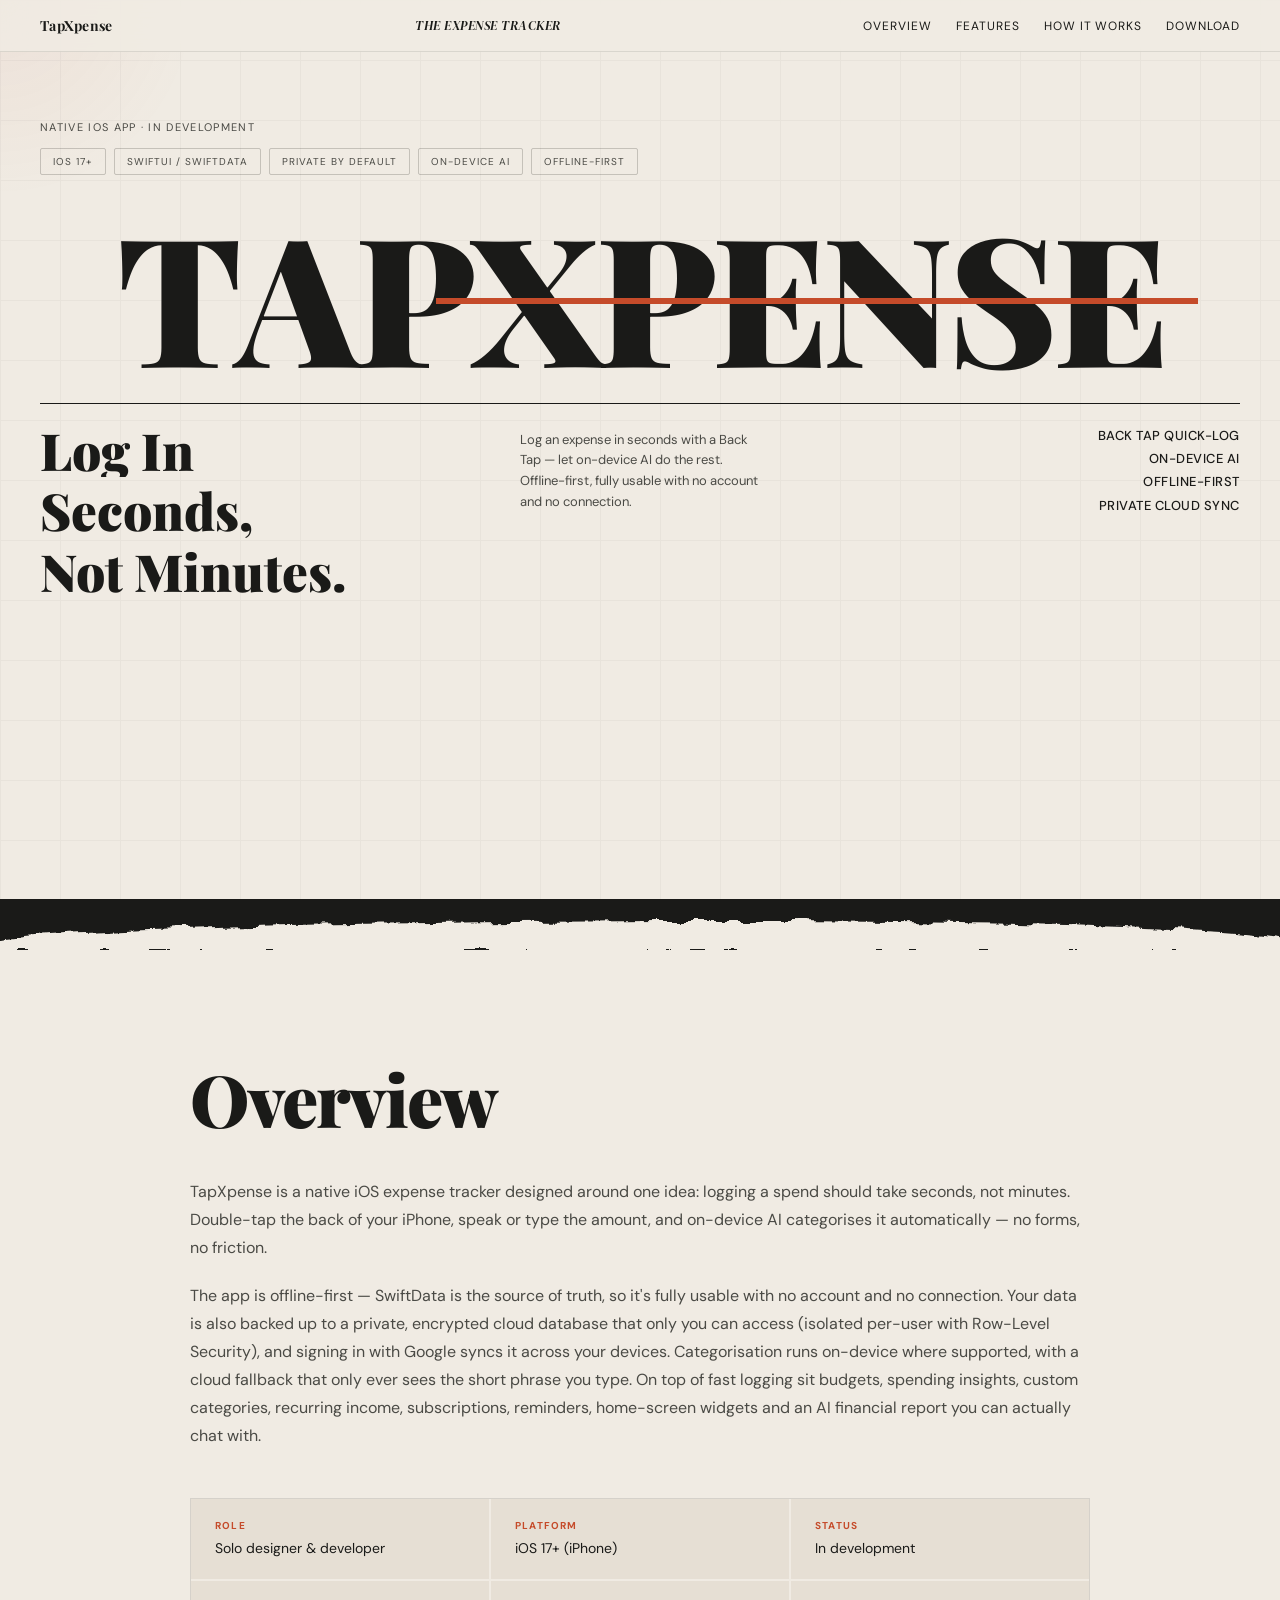
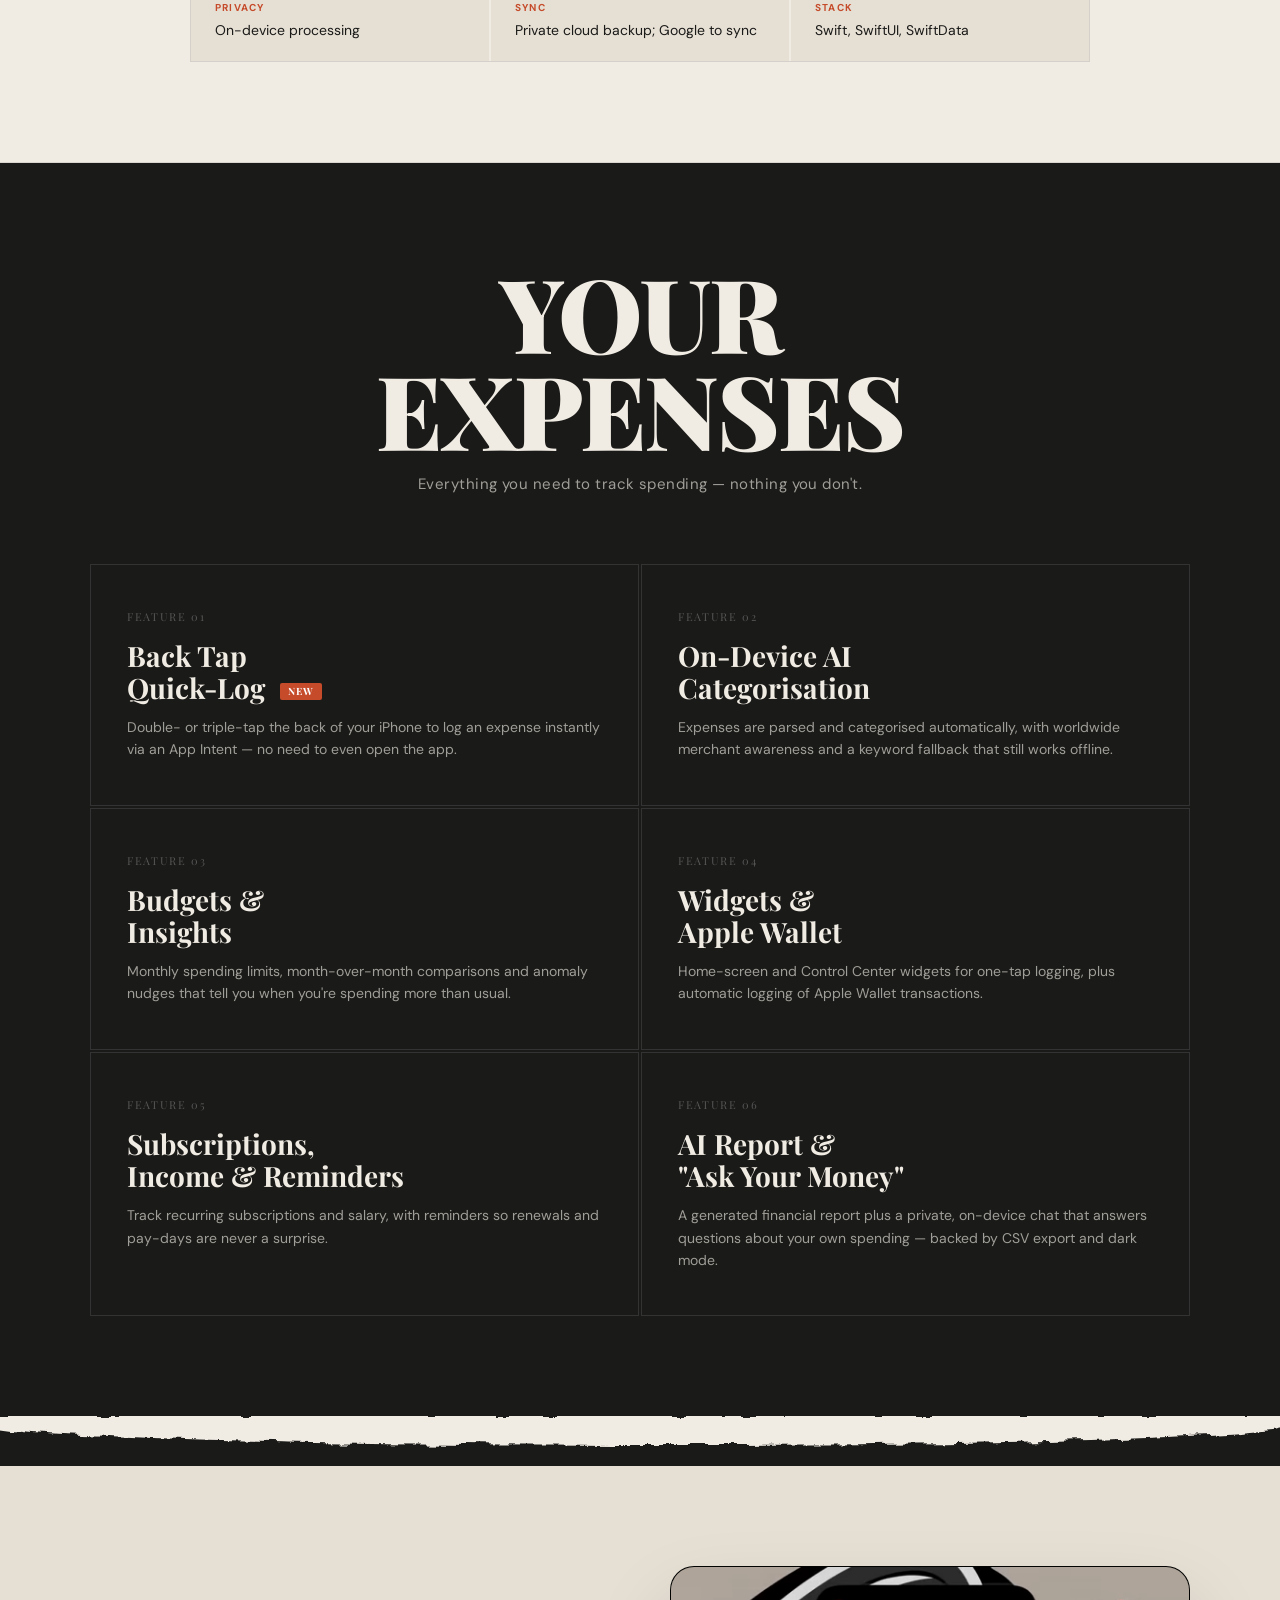
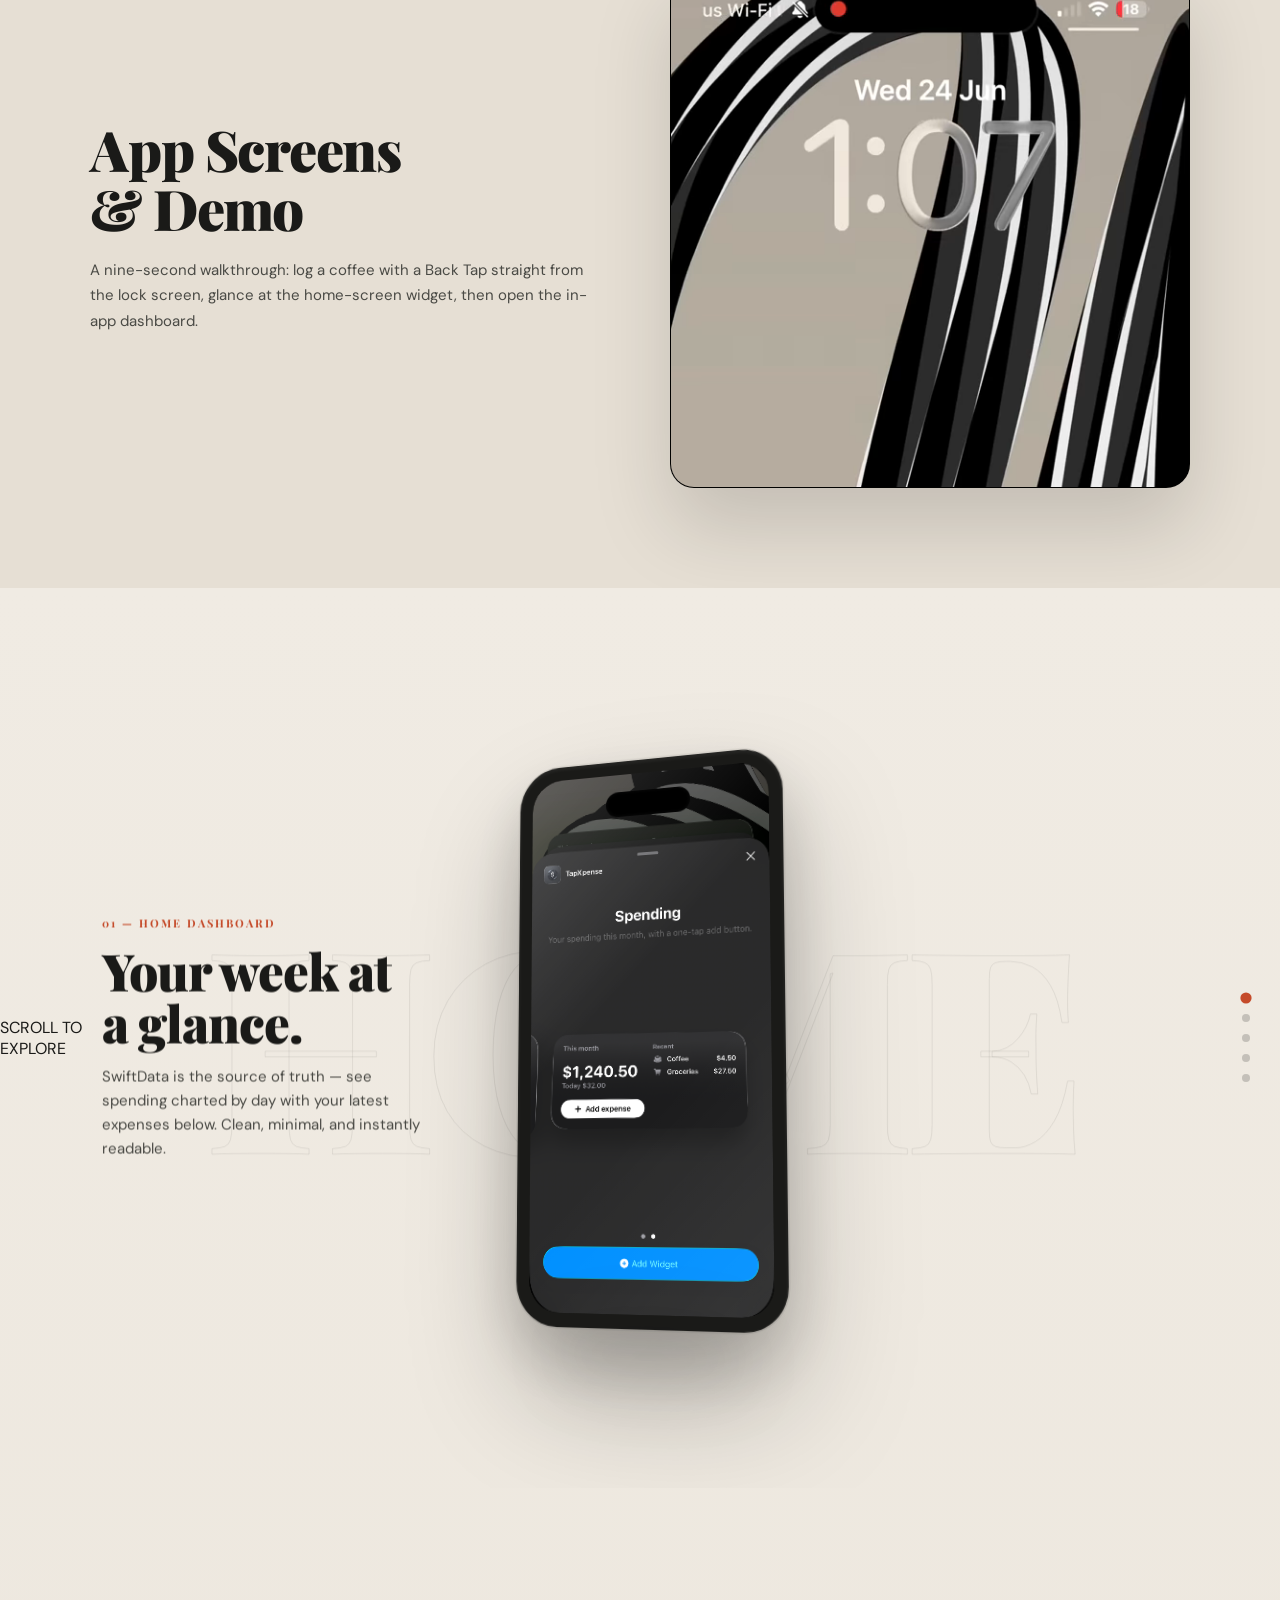
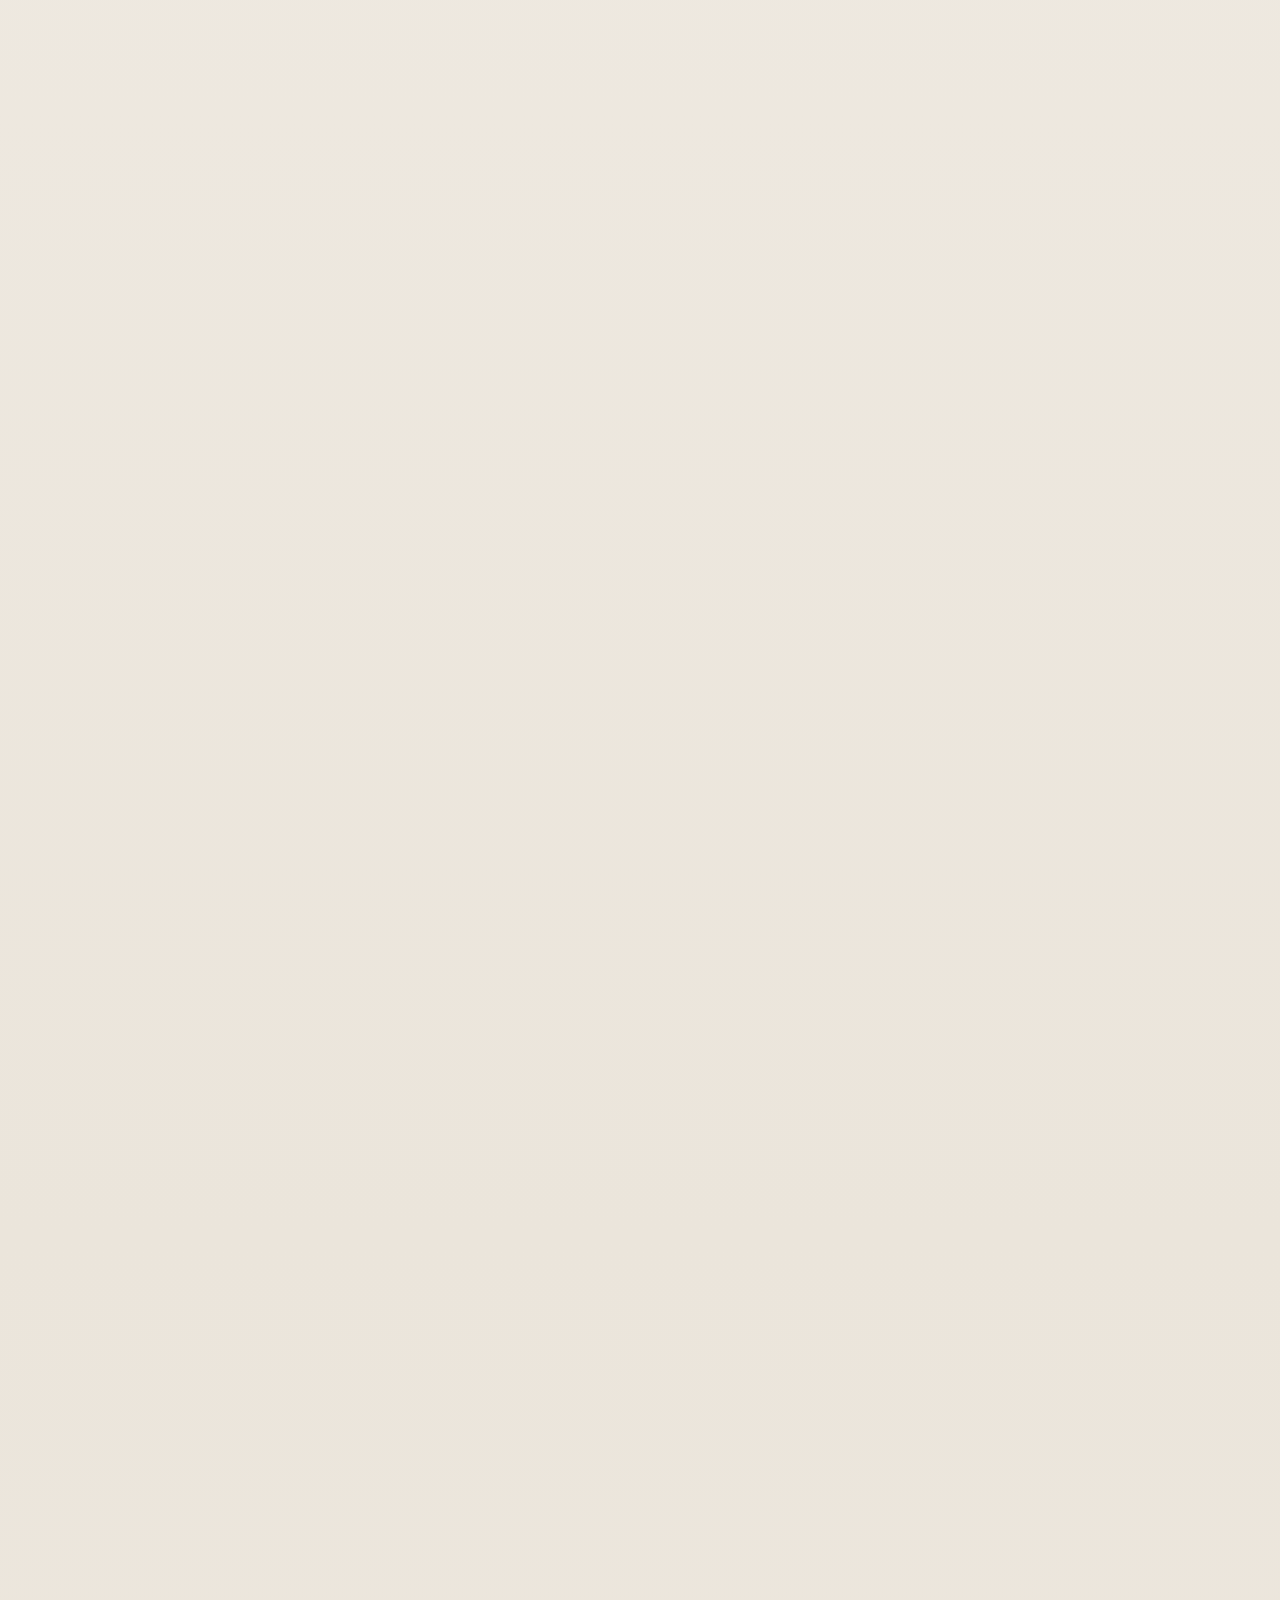
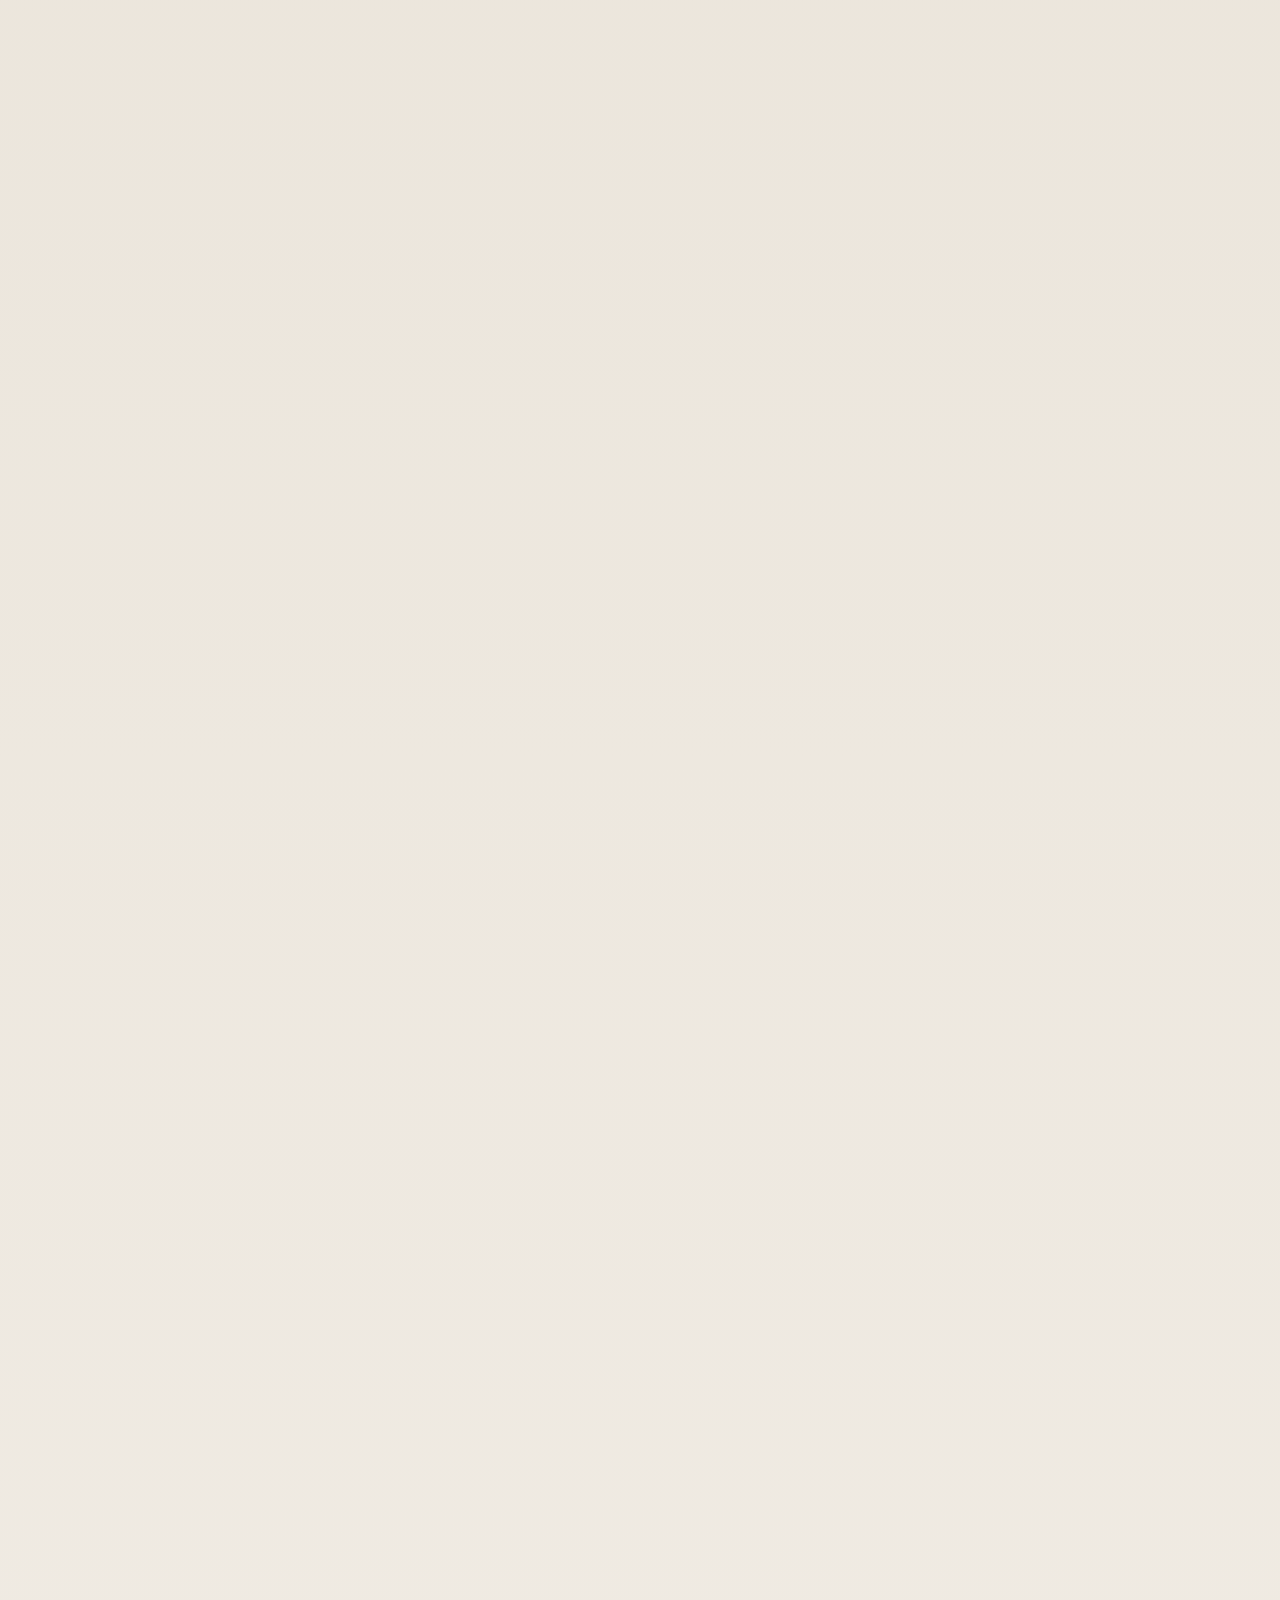
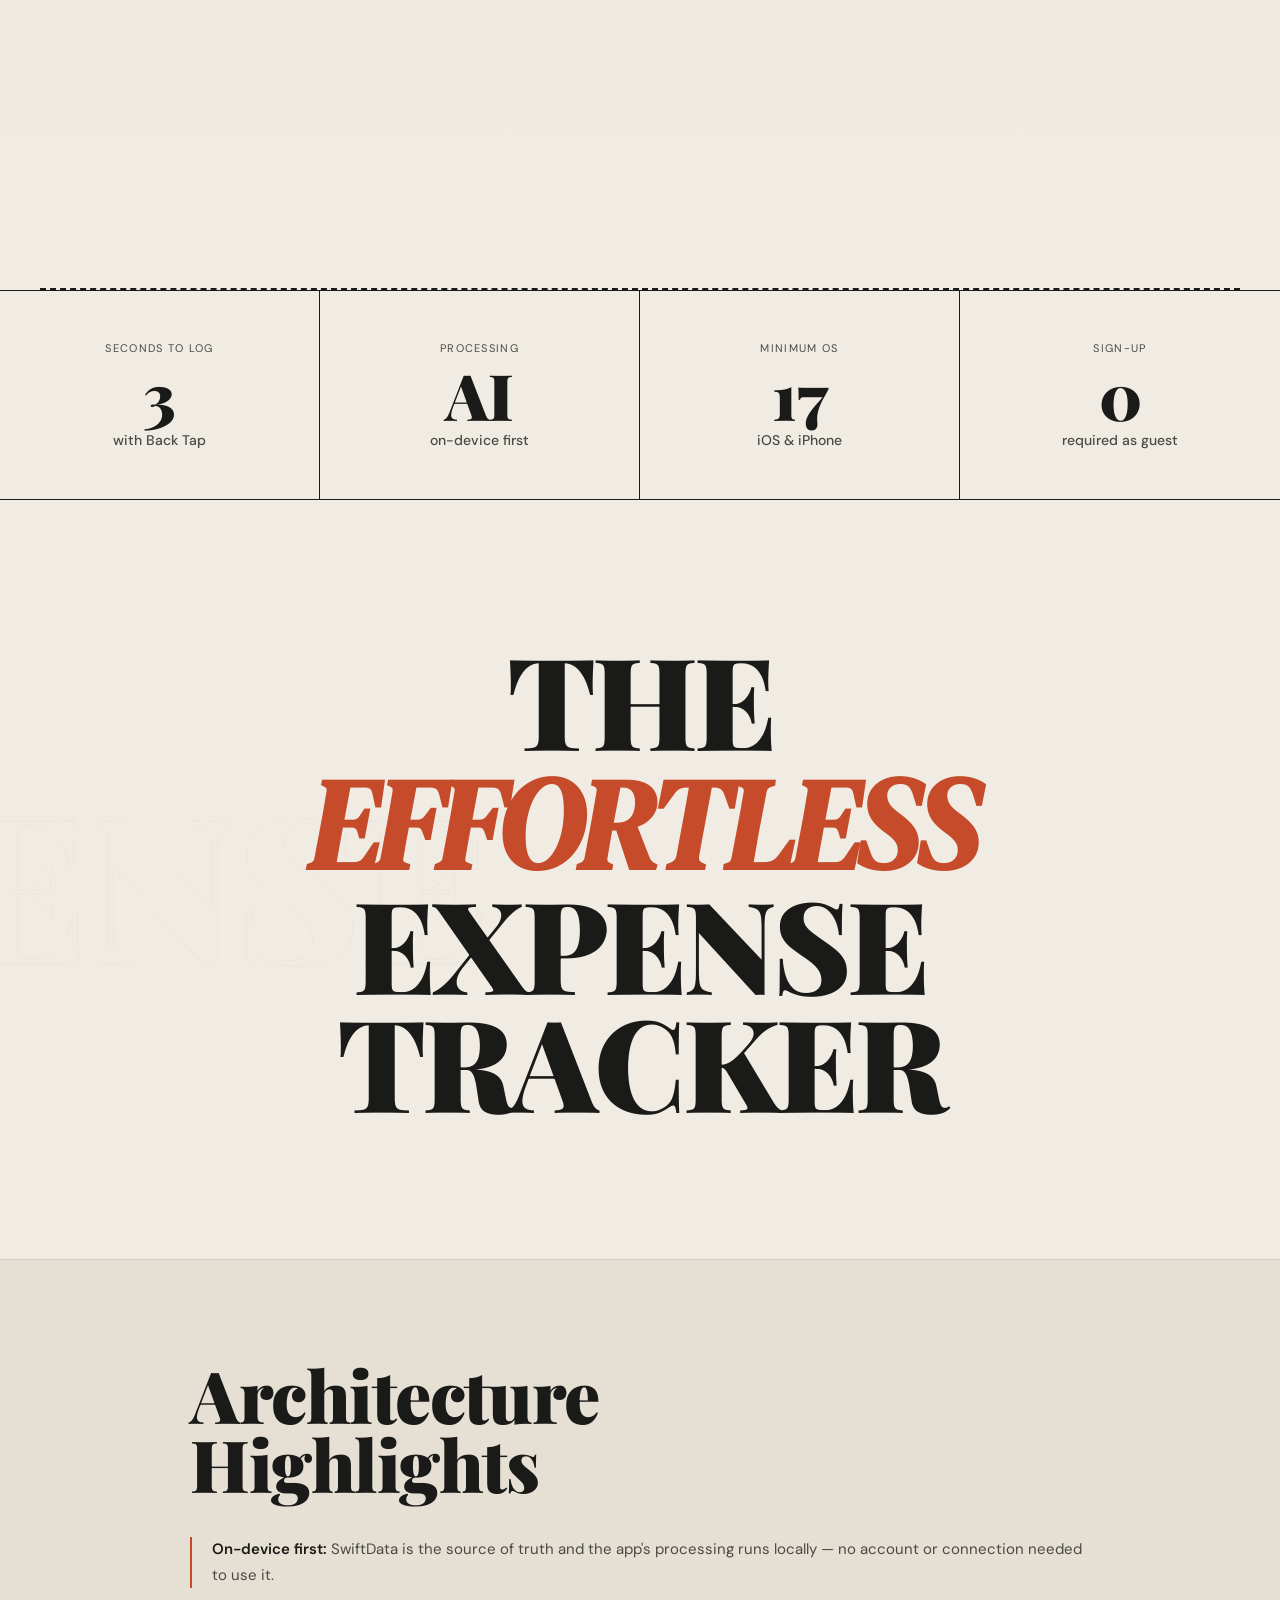
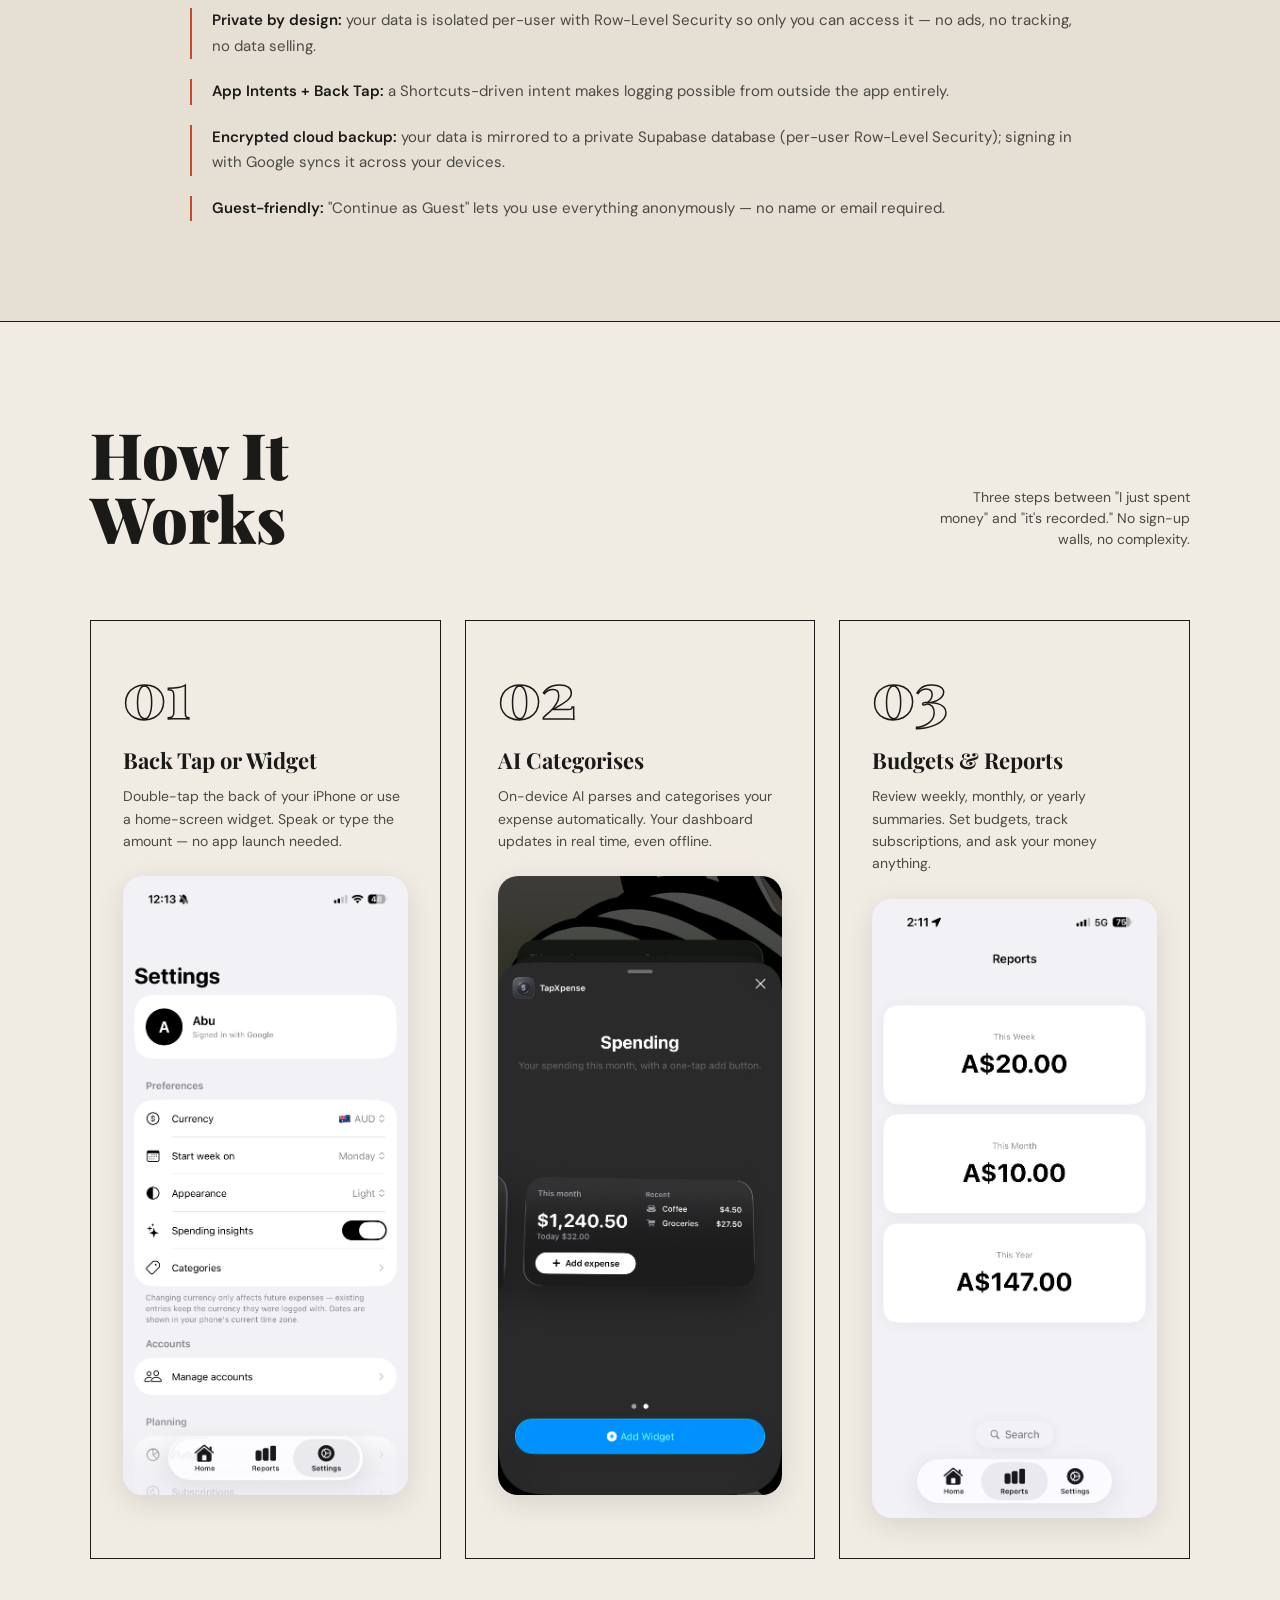
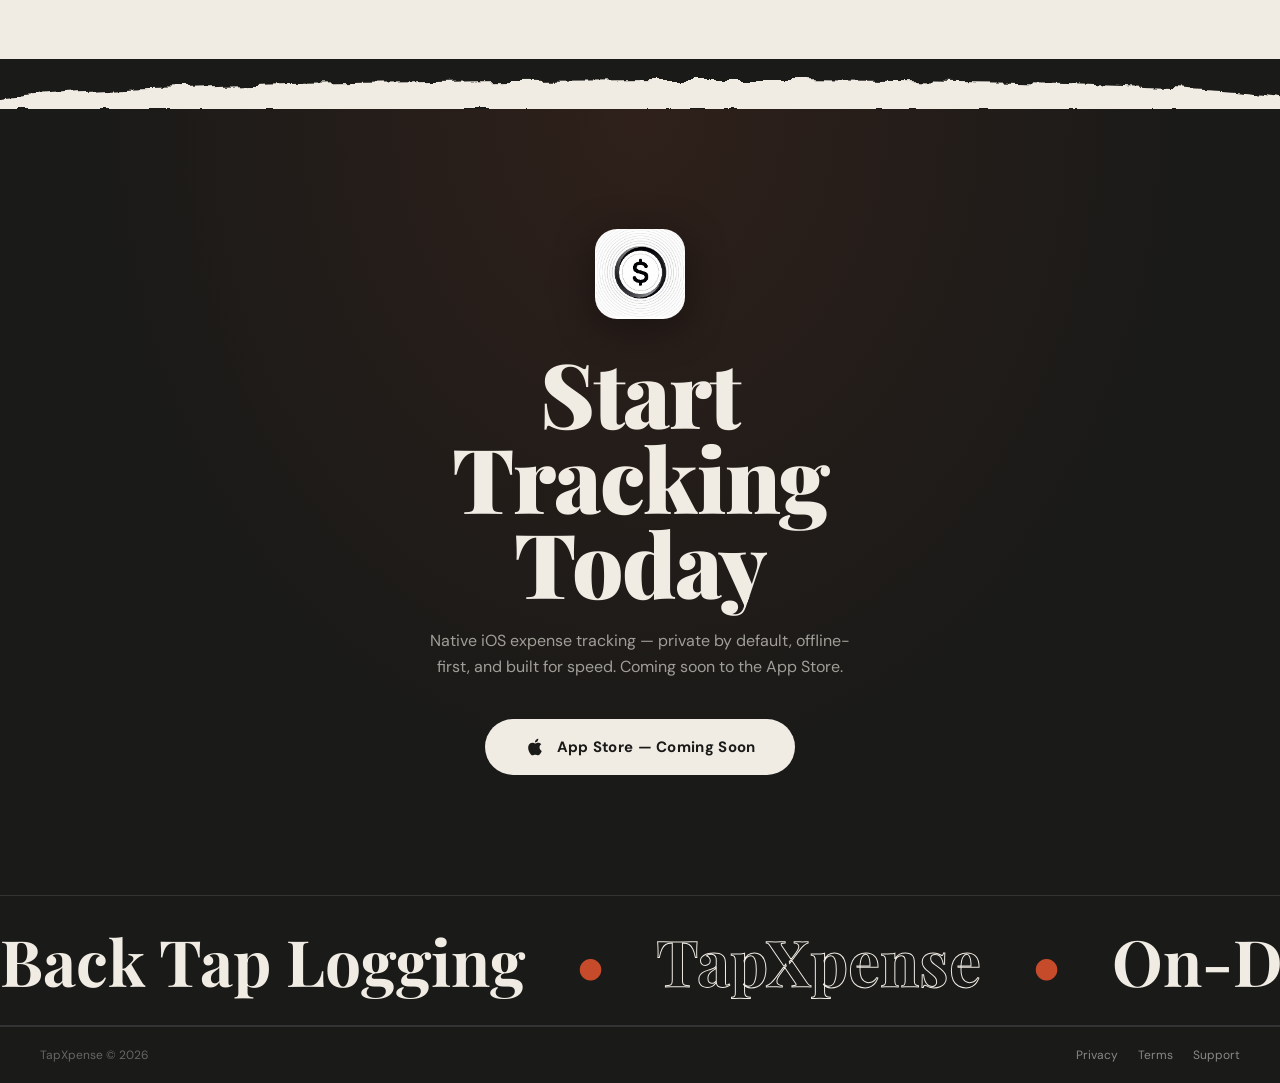
==== commit 927ac829: "Align tapxpense.com content with Toolfolio reference page. Add overview, demo video, and architectur" ====
--- a/index.html
+++ b/index.html
@@ -31,6 +31,7 @@
   <a href="index.html" class="topbar-logo">TapXpense</a>
   <div style="font-family: var(--serif-display); font-style: italic; font-size: 13px; letter-spacing: 0.04em;">The Expense Tracker</div>
   <div class="topbar-right">
+    <a href="#overview" class="magnetic">Overview</a>
     <a href="#features" class="magnetic">Features</a>
     <a href="#how" class="magnetic">How It Works</a>
     <a href="#download" class="magnetic">Download</a>
@@ -39,10 +40,15 @@
 
 <section class="hero">
   <div class="hero-bg-grid"></div>
-  <div class="hero-date-row">
-    <span>iOS 17+</span>
-    <span>In Development</span>
-    <span>Private by Default</span>
+  <div class="hero-meta">
+    <p class="hero-eyebrow">Native iOS App · In Development</p>
+    <div class="hero-badges">
+      <span>iOS 17+</span>
+      <span>SwiftUI / SwiftData</span>
+      <span>Private by Default</span>
+      <span>On-Device AI</span>
+      <span>Offline-First</span>
+    </div>
   </div>
   <h1 class="hero-masthead" id="masthead">
     TAP<span class="line-through">XPENSE</span>
@@ -65,6 +71,24 @@
 
 <div class="torn-edge"></div>
 
+<section class="overview-section" id="overview">
+  <div class="overview-inner">
+    <h2 data-scroll="up">Overview</h2>
+    <div class="overview-copy">
+      <p data-scroll="up" data-delay="50">TapXpense is a native iOS expense tracker designed around one idea: logging a spend should take seconds, not minutes. Double-tap the back of your iPhone, speak or type the amount, and on-device AI categorises it automatically — no forms, no friction.</p>
+      <p data-scroll="up" data-delay="100">The app is offline-first — SwiftData is the source of truth, so it's fully usable with no account and no connection. Your data is also backed up to a private, encrypted cloud database that only you can access (isolated per-user with Row-Level Security), and signing in with Google syncs it across your devices. Categorisation runs on-device where supported, with a cloud fallback that only ever sees the short phrase you type. On top of fast logging sit budgets, spending insights, custom categories, recurring income, subscriptions, reminders, home-screen widgets and an AI financial report you can actually chat with.</p>
+    </div>
+    <div class="quick-facts" data-scroll="up" data-delay="150">
+      <div class="quick-fact"><span class="quick-fact-label">Role</span><span class="quick-fact-value">Solo designer &amp; developer</span></div>
+      <div class="quick-fact"><span class="quick-fact-label">Platform</span><span class="quick-fact-value">iOS 17+ (iPhone)</span></div>
+      <div class="quick-fact"><span class="quick-fact-label">Status</span><span class="quick-fact-value">In development</span></div>
+      <div class="quick-fact"><span class="quick-fact-label">Privacy</span><span class="quick-fact-value">On-device processing</span></div>
+      <div class="quick-fact"><span class="quick-fact-label">Sync</span><span class="quick-fact-value">Private cloud backup; Google to sync</span></div>
+      <div class="quick-fact"><span class="quick-fact-label">Stack</span><span class="quick-fact-value">Swift, SwiftUI, SwiftData</span></div>
+    </div>
+  </div>
+</section>
+
 <section class="dark-section" id="features">
   <div class="features-header">
     <h2 data-scroll="up">YOUR<br>EXPENSES</h2>
@@ -106,27 +130,43 @@
 
 <div class="torn-edge-top"></div>
 
+<section class="demo-section" id="demo">
+  <div class="demo-inner">
+    <div class="demo-copy" data-scroll="left">
+      <h2>App Screens<br>&amp; Demo</h2>
+      <p>A nine-second walkthrough: log a coffee with a Back Tap straight from the lock screen, glance at the home-screen widget, then open the in-app dashboard.</p>
+    </div>
+    <div class="demo-video-wrap" data-scroll="right">
+      <video class="demo-video" autoplay muted loop playsinline poster="assets/home.png">
+        <source src="assets/demo.webm" type="video/webm">
+        <source src="assets/demo.mp4" type="video/mp4">
+      </video>
+    </div>
+  </div>
+</section>
+
 <section class="showcase-pin" id="showcase">
   <div class="showcase-sticky">
     <div class="showcase-bg-text" id="showcaseBgText">EXPENSES</div>
     <div class="showcase-intro-label">SCROLL TO EXPLORE</div>
     <div class="showcase-progress" id="showcaseProgress">
-      <div class="showcase-dot active" data-step="0"></div>
-      <div class="showcase-dot" data-step="1"></div>
-      <div class="showcase-dot" data-step="2"></div>
-      <div class="showcase-dot" data-step="3"></div>
+      <button type="button" class="showcase-dot active" data-step="0" aria-label="Home dashboard"></button>
+      <button type="button" class="showcase-dot" data-step="1" aria-label="Reports overview"></button>
+      <button type="button" class="showcase-dot" data-step="2" aria-label="Smart insights"></button>
+      <button type="button" class="showcase-dot" data-step="3" aria-label="Home-screen widget"></button>
+      <button type="button" class="showcase-dot" data-step="4" aria-label="Settings and sync"></button>
     </div>
 
     <div class="showcase-captions">
       <div class="showcase-caption cap-left active" data-cap="0">
-        <div class="cap-num">01 — The Home Dashboard</div>
+        <div class="cap-num">01 — Home Dashboard</div>
         <h3>Your week at<br>a glance.</h3>
         <p>SwiftData is the source of truth — see spending charted by day with your latest expenses below. Clean, minimal, and instantly readable.</p>
       </div>
       <div class="showcase-caption cap-right" data-cap="1">
-        <div class="cap-num">02 — Home-Screen Widget</div>
-        <h3>Add an expense<br>in one tap.</h3>
-        <p>See this month's spending right on your home screen — and log a new expense without ever opening the app.</p>
+        <div class="cap-num">02 — Reports Overview</div>
+        <h3>Week, month<br>&amp; year.</h3>
+        <p>Clear totals and AI-written summaries that make sense of your spending — with CSV export when you need it.</p>
       </div>
       <div class="showcase-caption cap-left" data-cap="2">
         <div class="cap-num">03 — Smart Insights</div>
@@ -134,9 +174,14 @@
         <p>Spend forecasts, your biggest expense, subscription totals — plus a private, on-device AI you can ask about your money.</p>
       </div>
       <div class="showcase-caption cap-right" data-cap="3">
-        <div class="cap-num">04 — Reports</div>
-        <h3>Week, month<br>&amp; year.</h3>
-        <p>Clear totals and AI-written summaries that make sense of your spending — with CSV export when you need it.</p>
+        <div class="cap-num">04 — Home-Screen Widget</div>
+        <h3>Add an expense<br>in one tap.</h3>
+        <p>See this month's spending right on your home screen — and log a new expense without ever opening the app.</p>
+      </div>
+      <div class="showcase-caption cap-left" data-cap="4">
+        <div class="cap-num">05 — Settings &amp; Sync</div>
+        <h3>Private backup,<br>your choice.</h3>
+        <p>Continue as Guest with no email required, or sign in with Google to sync across devices — encrypted and isolated per user.</p>
       </div>
     </div>
 
@@ -146,14 +191,21 @@
           <div class="showcase-phone-screens">
             <div class="showcase-phone-notch"></div>
             <img src="assets/home.png" alt="Home dashboard" class="active" data-screen="0">
-            <img src="assets/widget.png" alt="Home-screen widget" data-screen="1">
+            <img src="assets/reports.png" alt="Reports overview" data-screen="1">
             <img src="assets/insights.png" alt="Smart insights" data-screen="2">
-            <img src="assets/reports-totals.png" alt="Reports totals" data-screen="3">
+            <img src="assets/widget.png" alt="Home-screen widget" data-screen="3">
+            <img src="assets/settings.png" alt="Settings and sync" data-screen="4">
             <div class="showcase-phone-glare"></div>
           </div>
         </div>
         <div class="showcase-phone-shadow" id="showcaseShadow"></div>
       </div>
+    </div>
+
+    <div class="showcase-mobile-nav">
+      <button type="button" class="showcase-mobile-btn" id="showcasePrev" aria-label="Previous screen">←</button>
+      <div class="showcase-mobile-dots" id="showcaseMobileDots"></div>
+      <button type="button" class="showcase-mobile-btn" id="showcaseNext" aria-label="Next screen">→</button>
     </div>
   </div>
 </section>
@@ -186,6 +238,19 @@
 <section class="tagline-section">
   <div class="tagline-bg-text">TAPXPENSE</div>
   <h2 data-scroll="scale">THE<br><span class="tagline-word-accent">EFFORTLESS</span><br>EXPENSE<br>TRACKER</h2>
+</section>
+
+<section class="architecture-section" id="architecture">
+  <div class="architecture-inner">
+    <h2 data-scroll="up">Architecture<br>Highlights</h2>
+    <ul class="architecture-list">
+      <li data-scroll="up" data-delay="0"><strong>On-device first:</strong> SwiftData is the source of truth and the app's processing runs locally — no account or connection needed to use it.</li>
+      <li data-scroll="up" data-delay="80"><strong>Private by design:</strong> your data is isolated per-user with Row-Level Security so only you can access it — no ads, no tracking, no data selling.</li>
+      <li data-scroll="up" data-delay="160"><strong>App Intents + Back Tap:</strong> a Shortcuts-driven intent makes logging possible from outside the app entirely.</li>
+      <li data-scroll="up" data-delay="240"><strong>Encrypted cloud backup:</strong> your data is mirrored to a private Supabase database (per-user Row-Level Security); signing in with Google syncs it across your devices.</li>
+      <li data-scroll="up" data-delay="320"><strong>Guest-friendly:</strong> "Continue as Guest" lets you use everything anonymously — no name or email required.</li>
+    </ul>
+  </div>
 </section>
 
 <section class="how-section" id="how">
@@ -210,7 +275,7 @@
       <div class="how-step-num">03</div>
       <h3>Budgets &amp; Reports</h3>
       <p>Review weekly, monthly, or yearly summaries. Set budgets, track subscriptions, and ask your money anything.</p>
-      <div class="how-step-phone"><img src="assets/reports-totals.png" alt="Reports"></div>
+      <div class="how-step-phone"><img src="assets/reports.png" alt="Reports overview"></div>
     </div>
   </div>
 </section>
--- a/css/styles.css
+++ b/css/styles.css
@@ -110,6 +110,27 @@
   font-size: 11px; text-transform: uppercase; letter-spacing: 0.1em;
   margin-bottom: 20px; color: var(--ink-light);
 }
+.hero-meta { margin-bottom: 20px; }
+.hero-eyebrow {
+  font-size: 11px; text-transform: uppercase; letter-spacing: 0.12em;
+  color: var(--ink-light); margin-bottom: 14px;
+  opacity: 0; animation: fadeUp 0.6s cubic-bezier(0.16, 1, 0.3, 1) 1.9s forwards;
+}
+.hero-badges {
+  display: flex; flex-wrap: wrap; gap: 8px;
+}
+.hero-badges span {
+  font-size: 10px; text-transform: uppercase; letter-spacing: 0.1em;
+  padding: 6px 12px; border: 1px solid rgba(26,26,24,0.2);
+  color: var(--ink-light); border-radius: 2px;
+  opacity: 0; transform: translateY(12px);
+  animation: fadeUp 0.5s cubic-bezier(0.16, 1, 0.3, 1) forwards;
+}
+.hero-badges span:nth-child(1) { animation-delay: 2.0s; }
+.hero-badges span:nth-child(2) { animation-delay: 2.05s; }
+.hero-badges span:nth-child(3) { animation-delay: 2.1s; }
+.hero-badges span:nth-child(4) { animation-delay: 2.15s; }
+.hero-badges span:nth-child(5) { animation-delay: 2.2s; }
 .hero-date-row span {
   opacity: 0; transform: translateY(20px);
   animation: fadeUp 0.6s cubic-bezier(0.16, 1, 0.3, 1) forwards;
@@ -294,10 +315,90 @@
   padding: 3px 8px; border-radius: 2px; margin-left: 8px; vertical-align: middle;
 }
 
+/* ===== OVERVIEW ===== */
+.overview-section {
+  padding: 100px 40px;
+  background: var(--paper);
+  border-bottom: 1px solid rgba(26,26,24,0.1);
+}
+.overview-inner { max-width: 900px; margin: 0 auto; }
+.overview-section h2 {
+  font-family: var(--serif); font-weight: 900;
+  font-size: clamp(40px, 6vw, 72px);
+  letter-spacing: -0.02em; margin-bottom: 32px;
+}
+.overview-copy p {
+  font-size: 16px; line-height: 1.75; color: var(--ink-light);
+  margin-bottom: 20px;
+}
+.quick-facts {
+  display: grid; grid-template-columns: repeat(3, 1fr);
+  gap: 2px; margin-top: 48px;
+  border: 1px solid rgba(26,26,24,0.12);
+}
+.quick-fact {
+  padding: 20px 24px; background: var(--paper-dark);
+  display: flex; flex-direction: column; gap: 6px;
+}
+.quick-fact-label {
+  font-size: 10px; text-transform: uppercase; letter-spacing: 0.12em;
+  color: var(--accent); font-weight: 700;
+}
+.quick-fact-value { font-size: 14px; line-height: 1.5; color: var(--ink); }
+
+/* ===== DEMO VIDEO ===== */
+.demo-section {
+  padding: 100px 40px;
+  background: var(--paper-dark);
+}
+.demo-inner {
+  max-width: 1100px; margin: 0 auto;
+  display: grid; grid-template-columns: 1fr 1fr;
+  gap: 60px; align-items: center;
+}
+.demo-copy h2 {
+  font-family: var(--serif); font-weight: 900;
+  font-size: clamp(36px, 5vw, 56px);
+  line-height: 1.05; letter-spacing: -0.02em; margin-bottom: 20px;
+}
+.demo-copy p { font-size: 15px; line-height: 1.7; color: var(--ink-light); }
+.demo-video-wrap {
+  border-radius: 24px; overflow: hidden;
+  box-shadow: 0 40px 80px rgba(0,0,0,0.15);
+  border: 1px solid rgba(26,26,24,0.08);
+  background: #000;
+}
+.demo-video {
+  display: block; width: 100%; height: auto;
+  aspect-ratio: 9/16; max-height: 520px;
+  object-fit: cover; object-position: top;
+}
+
+/* ===== ARCHITECTURE ===== */
+.architecture-section {
+  padding: 100px 40px;
+  background: var(--paper-dark);
+  border-top: 1px solid rgba(26,26,24,0.08);
+}
+.architecture-inner { max-width: 900px; margin: 0 auto; }
+.architecture-section h2 {
+  font-family: var(--serif); font-weight: 900;
+  font-size: clamp(40px, 6vw, 72px);
+  line-height: 0.95; letter-spacing: -0.02em; margin-bottom: 40px;
+}
+.architecture-list {
+  list-style: none; display: flex; flex-direction: column; gap: 20px;
+}
+.architecture-list li {
+  font-size: 15px; line-height: 1.7; color: var(--ink-light);
+  padding-left: 20px; border-left: 2px solid var(--accent);
+}
+.architecture-list strong { color: var(--ink); font-weight: 600; }
+
 /* ===== SCROLL-DRIVEN 3D PHONE SHOWCASE ===== */
 .showcase-pin {
   position: relative;
-  height: 400vh; /* 4 viewports of scroll = 4 narrative beats */
+  height: 500vh; /* 5 viewports of scroll = 5 narrative beats */
   background: linear-gradient(180deg, var(--paper) 0%, #ebe5db 50%, var(--paper) 100%);
 }
 .showcase-sticky {
@@ -423,10 +524,36 @@
 .showcase-dot {
   width: 8px; height: 8px; border-radius: 50%;
   background: rgba(26,26,24,0.2);
+  border: none; padding: 0; cursor: pointer;
   transition: all 0.4s cubic-bezier(0.16, 1, 0.3, 1);
 }
 .showcase-dot.active {
   background: var(--accent);
+  transform: scale(1.4);
+}
+
+.showcase-mobile-nav {
+  display: none;
+  align-items: center; justify-content: center; gap: 20px;
+  margin-top: 24px; z-index: 6;
+}
+.showcase-mobile-btn {
+  width: 44px; height: 44px; border-radius: 50%;
+  border: 1px solid rgba(26,26,24,0.2);
+  background: var(--paper); color: var(--ink);
+  font-size: 18px; cursor: pointer;
+  transition: background 0.2s, border-color 0.2s;
+}
+.showcase-mobile-btn:hover { background: var(--paper-dark); border-color: var(--accent); }
+.showcase-mobile-dots { display: flex; gap: 10px; align-items: center; }
+.showcase-mobile-dots button {
+  width: 8px; height: 8px; border-radius: 50%;
+  border: none; padding: 0; background: rgba(26,26,24,0.2);
+  cursor: pointer; transition: all 0.3s;
+}
+.showcase-mobile-dots button.active {
+  background: var(--accent); transform: scale(1.35);
+}
   transform: scale(1.6);
   box-shadow: 0 0 0 4px rgba(197,75,42,0.15);
 }
@@ -639,19 +766,37 @@
 
 /* ===== RESPONSIVE ===== */
 @media (max-width: 768px) {
-  .topbar { padding: 12px 20px; }
+  .topbar { padding: 12px 16px; flex-wrap: wrap; gap: 8px; }
+  .topbar > div:nth-child(2) { display: none; }
+  .topbar-right { gap: 12px; font-size: 10px; flex-wrap: wrap; }
   .hero { padding: 100px 20px 0; }
   .hero-subtitle-row { grid-template-columns: 1fr; gap: 16px; }
   .hero-subtitle-right { text-align: left; }
   .hero-phone-float { display: none; }
+  .overview-section, .demo-section, .architecture-section { padding: 60px 20px; }
+  .quick-facts { grid-template-columns: 1fr; }
+  .demo-inner { grid-template-columns: 1fr; gap: 32px; }
+  .demo-video { max-height: 420px; margin: 0 auto; }
   .features-grid { grid-template-columns: 1fr; }
   .showcase-pin { height: auto; }
-  .showcase-sticky { position: relative; height: auto; padding: 60px 20px; flex-direction: column; gap: 30px; }
-  .showcase-phone { width: 220px; }
-  .showcase-caption { position: relative; left: auto; right: auto; top: auto; transform: none; opacity: 1; width: 100%; text-align: center; }
+  .showcase-sticky {
+    position: relative; height: auto; padding: 60px 20px 40px;
+    flex-direction: column; gap: 24px;
+  }
+  .showcase-phone { width: 220px; transform: none !important; }
+  .showcase-captions { position: relative; order: 2; min-height: 200px; }
+  .showcase-caption {
+    position: absolute; left: 0; right: 0; top: 0;
+    width: 100%; text-align: center;
+    opacity: 0; pointer-events: none;
+    transition: opacity 0.4s ease;
+  }
+  .showcase-caption.active { opacity: 1; pointer-events: auto; }
   .cap-left.active, .cap-right.active { transform: none; }
   .showcase-progress { display: none; }
-  .showcase-bg-text { display: none; }
+  .showcase-bg-text, .showcase-intro-label { display: none; }
+  .showcase-mobile-nav { display: flex; order: 3; width: 100%; }
+  .showcase-stage { order: 1; }
   .stats-section { grid-template-columns: repeat(2, 1fr); }
   .stat-item:nth-child(2) { border-right: none; }
   .how-steps { grid-template-columns: 1fr; }
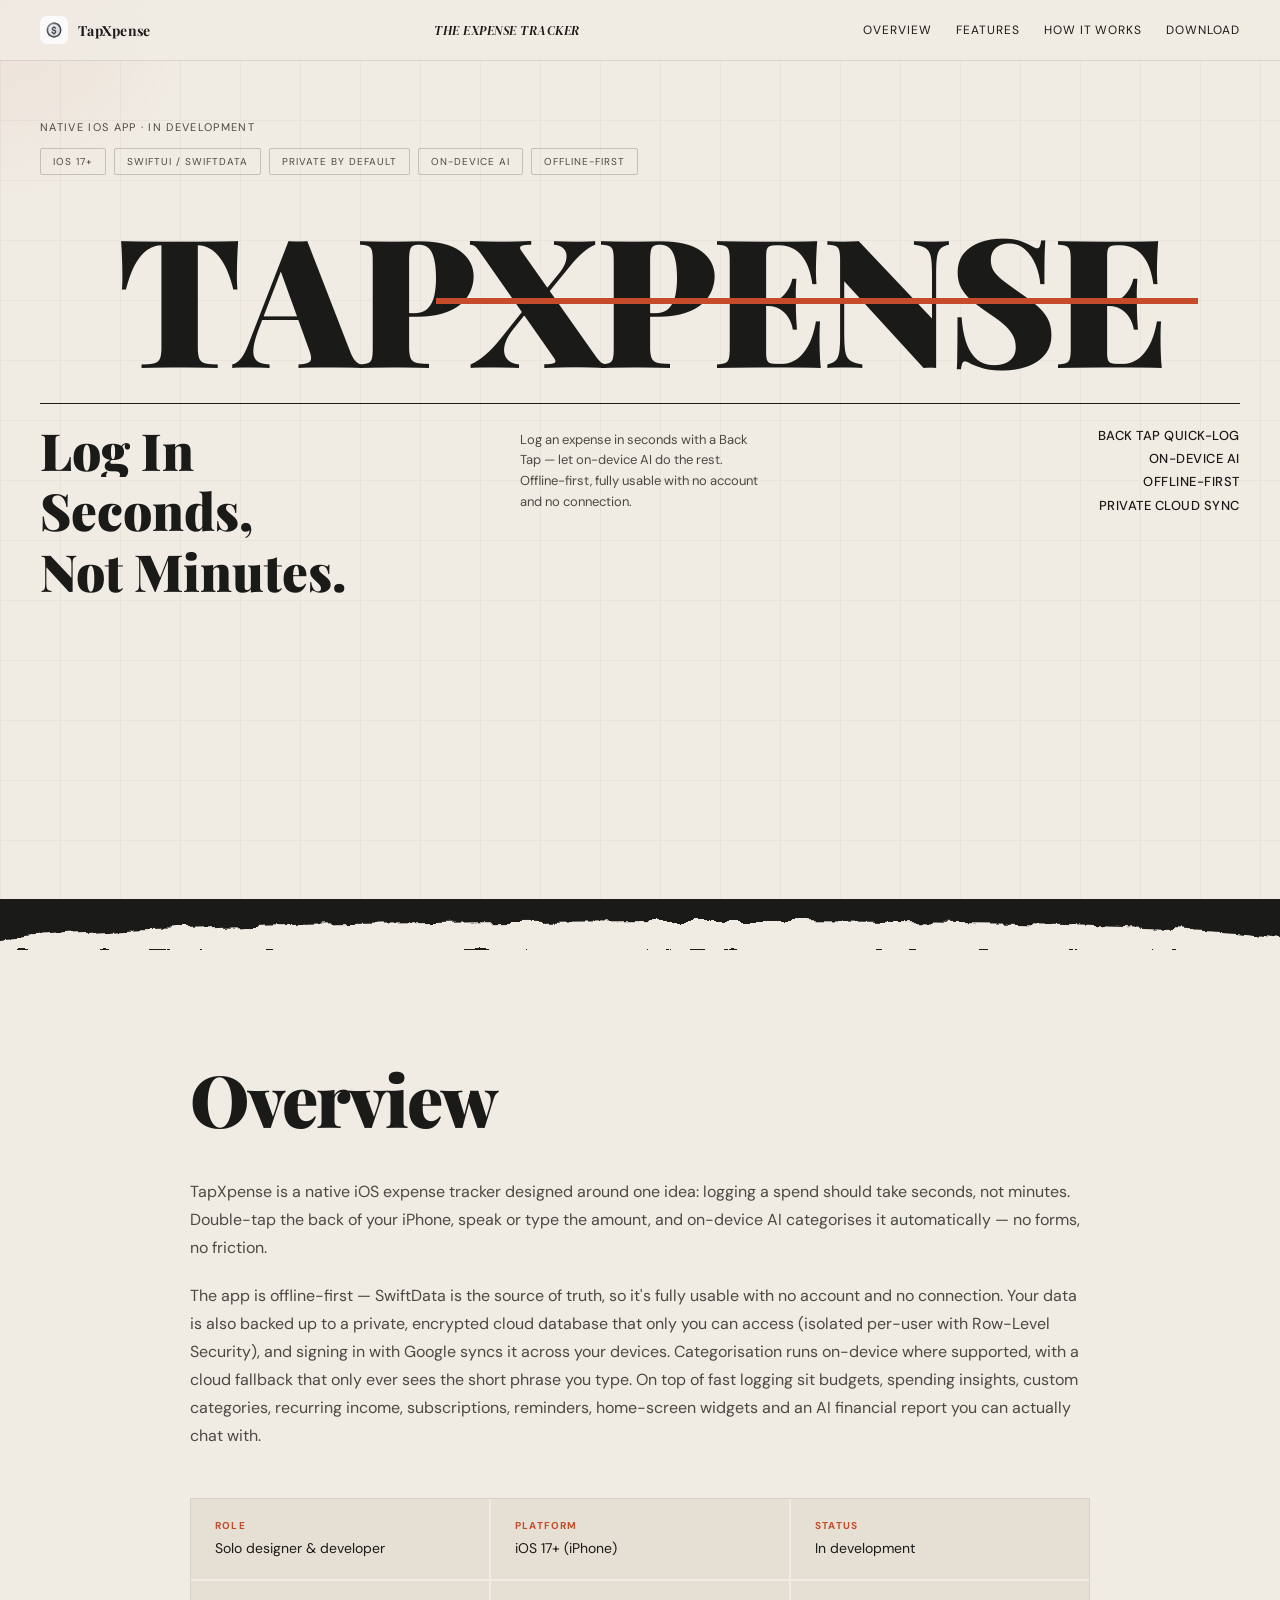
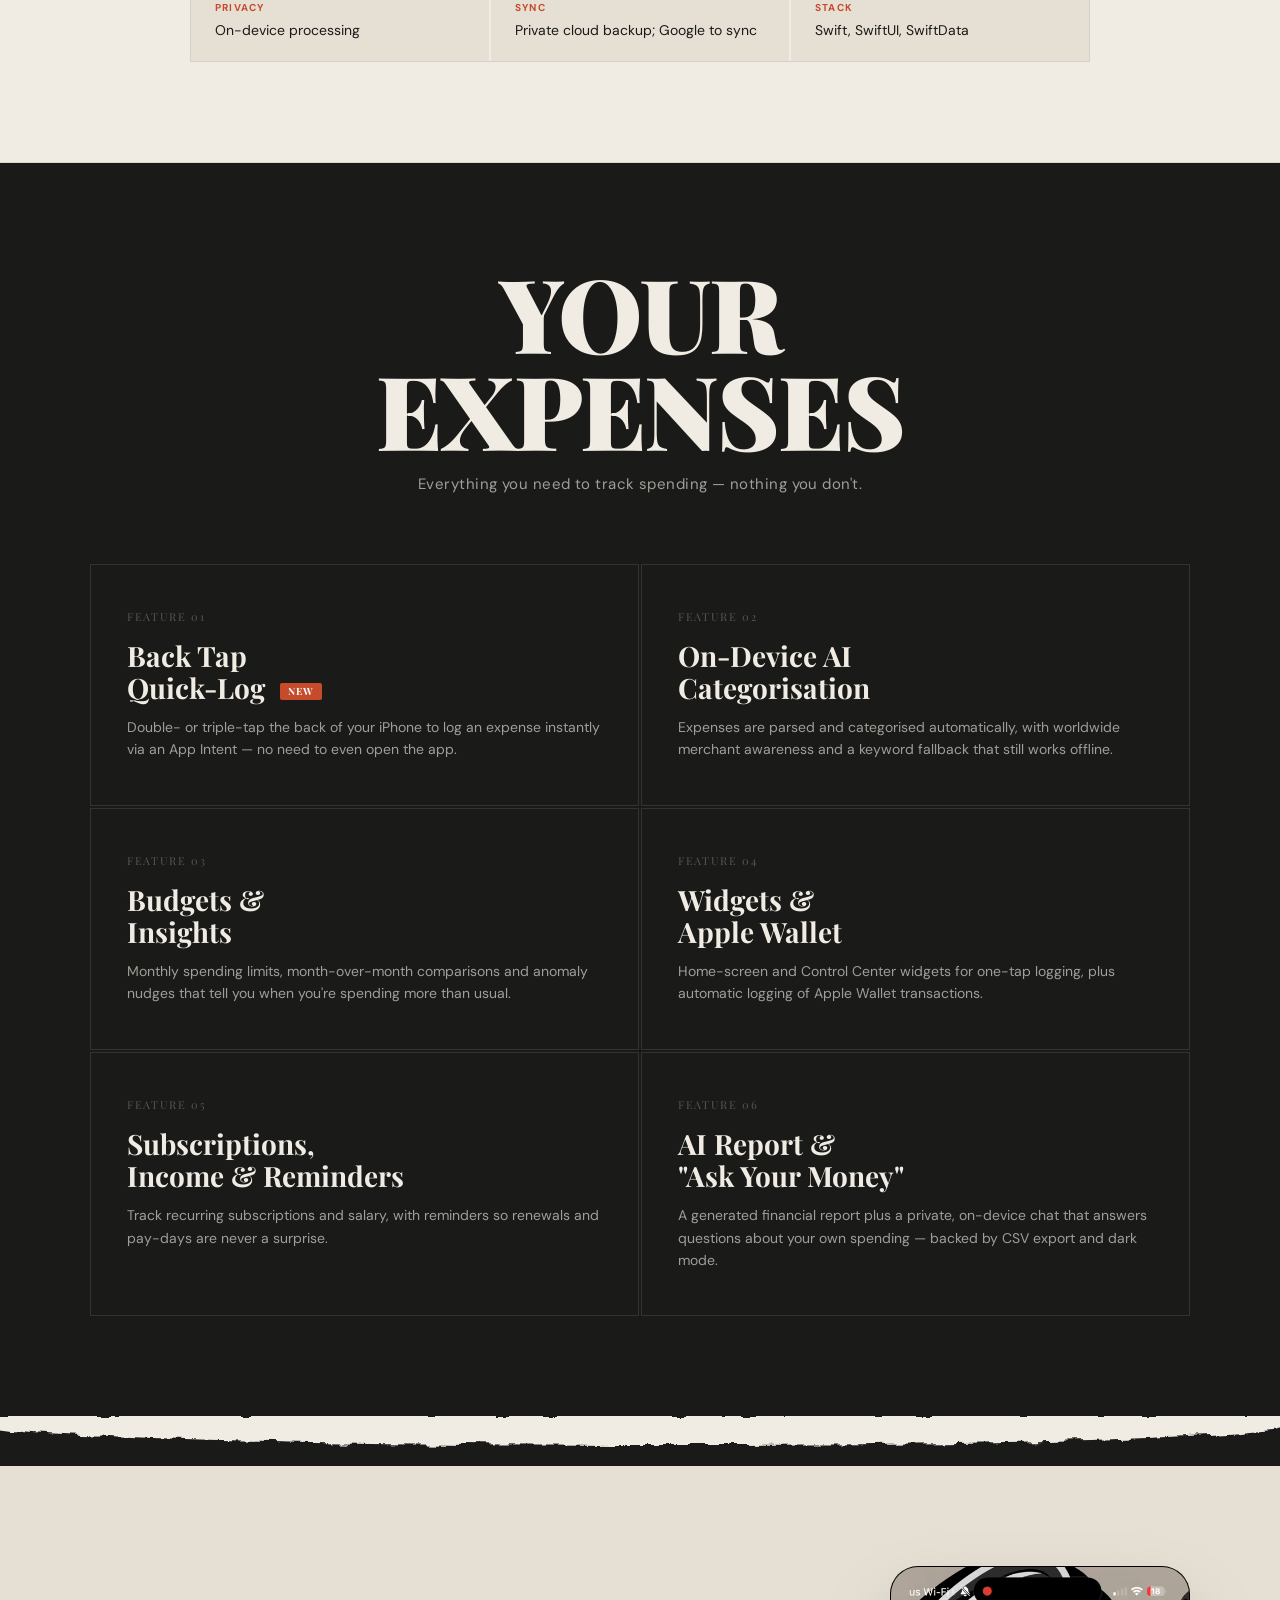
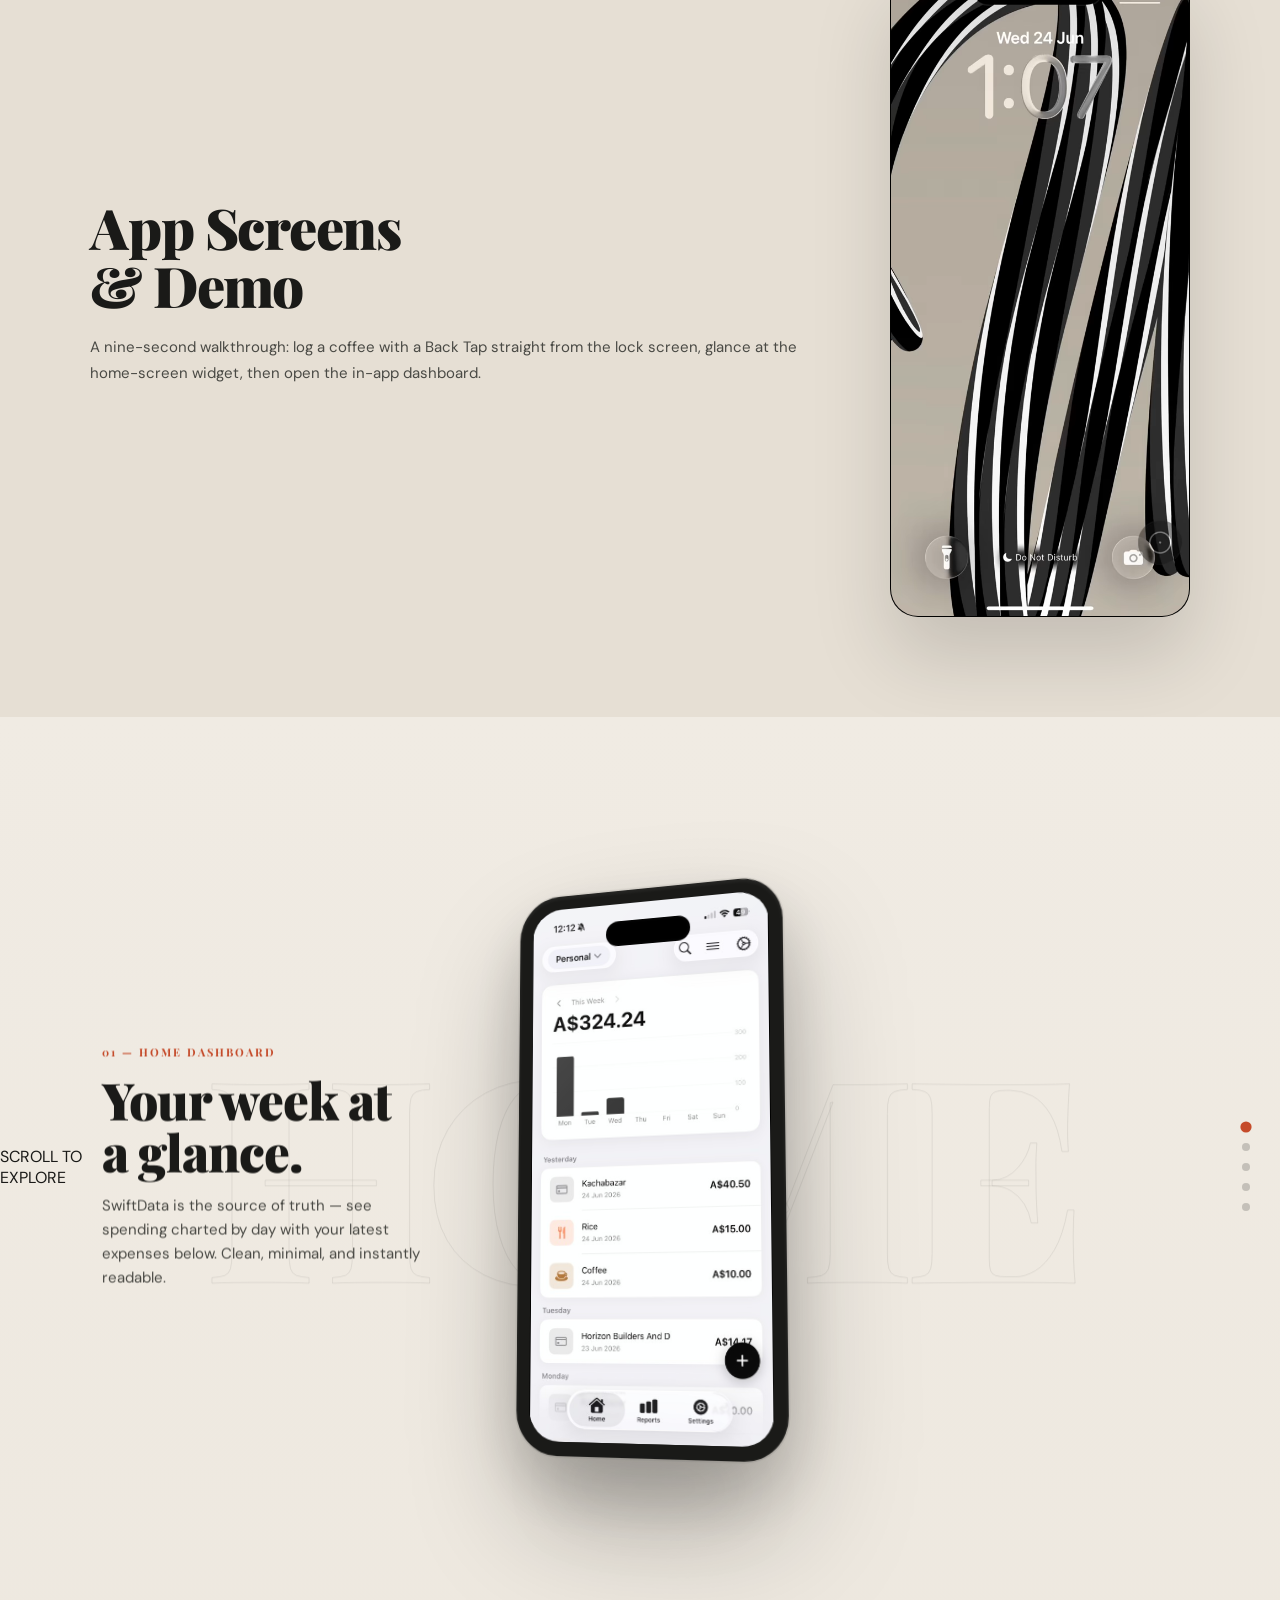
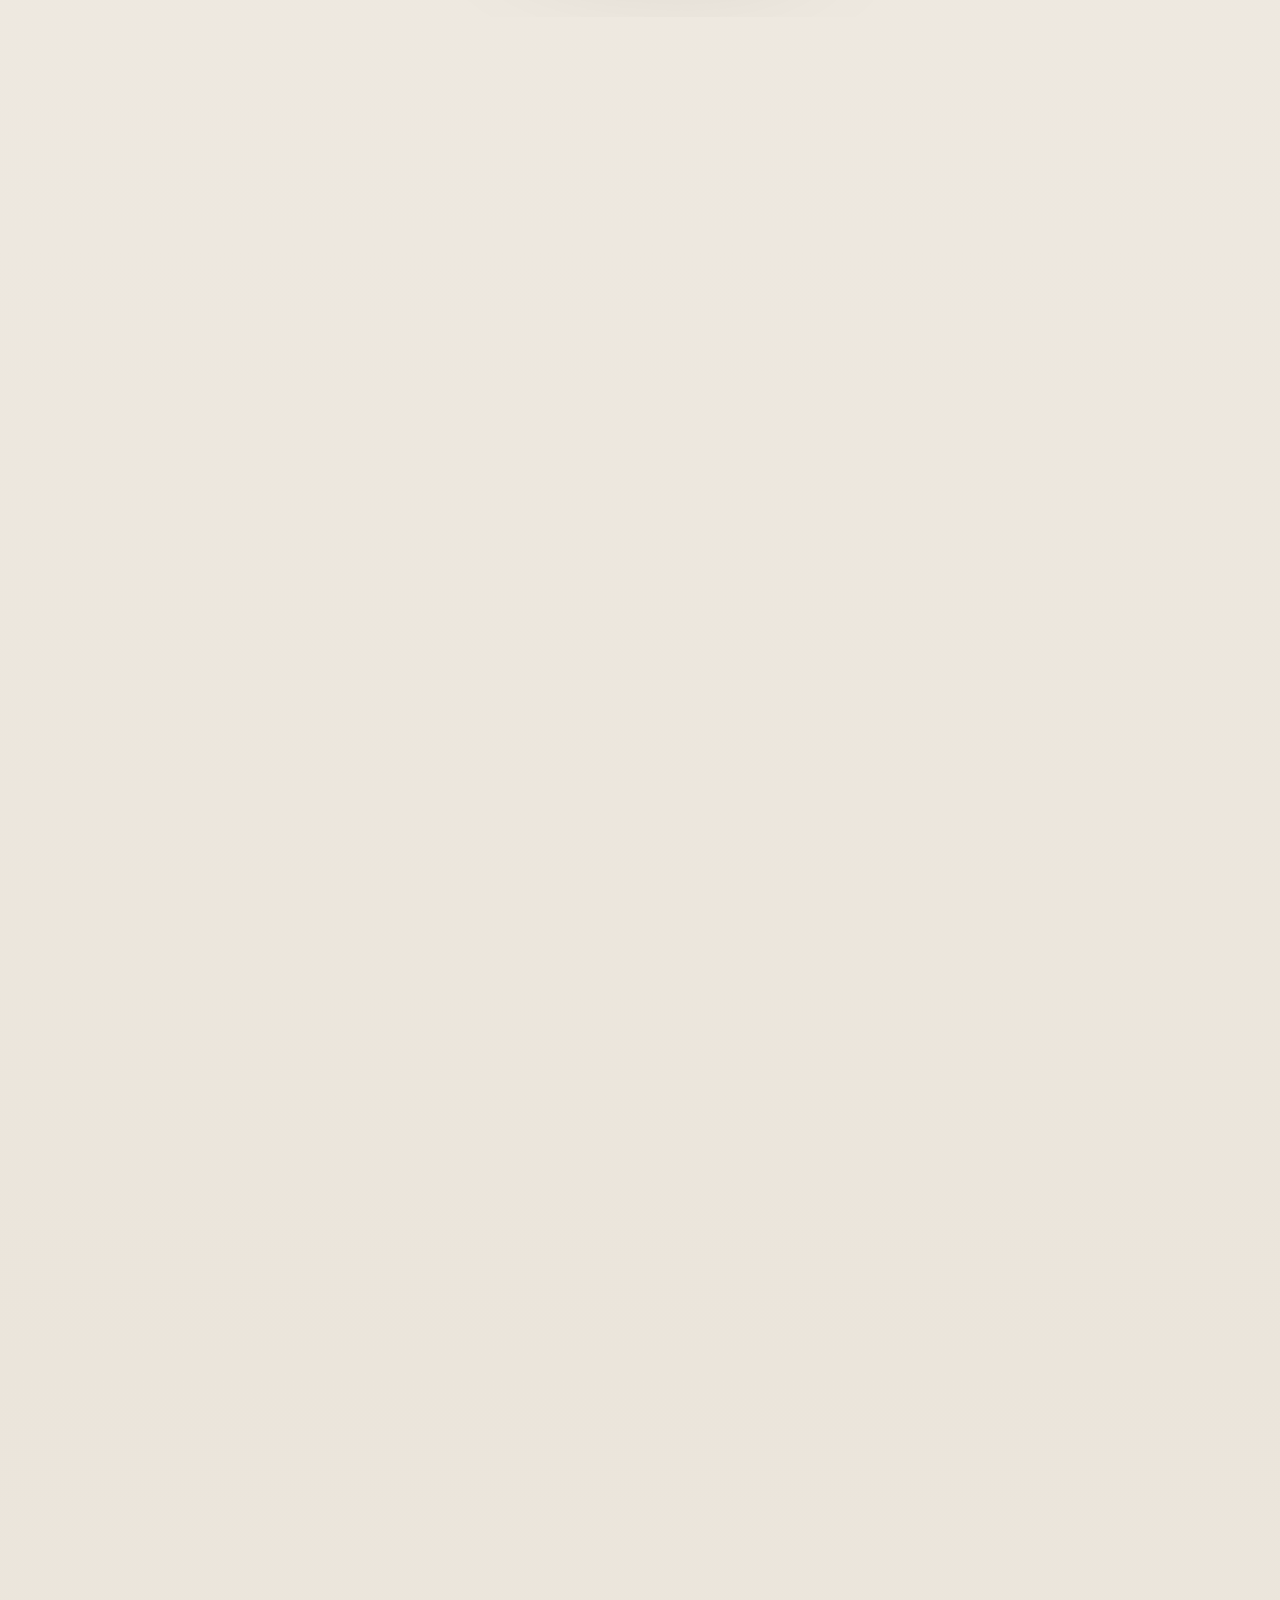
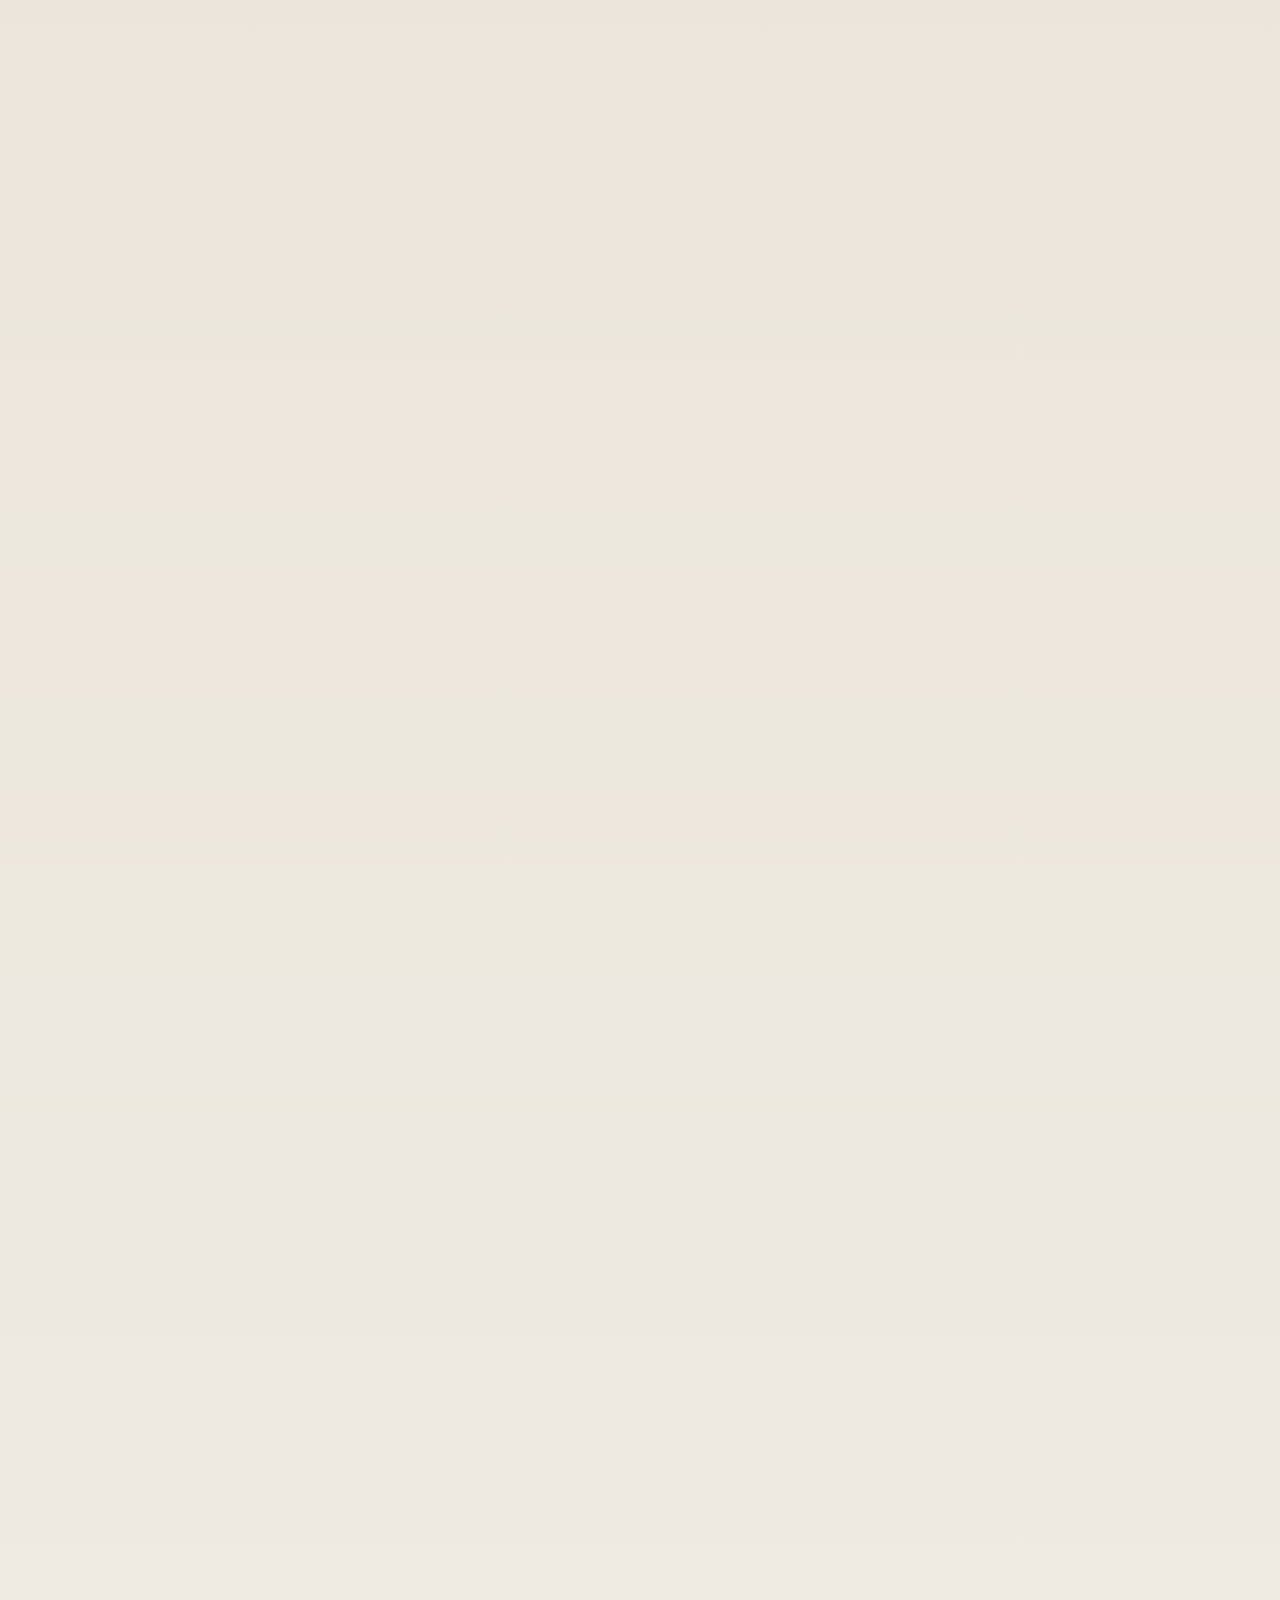
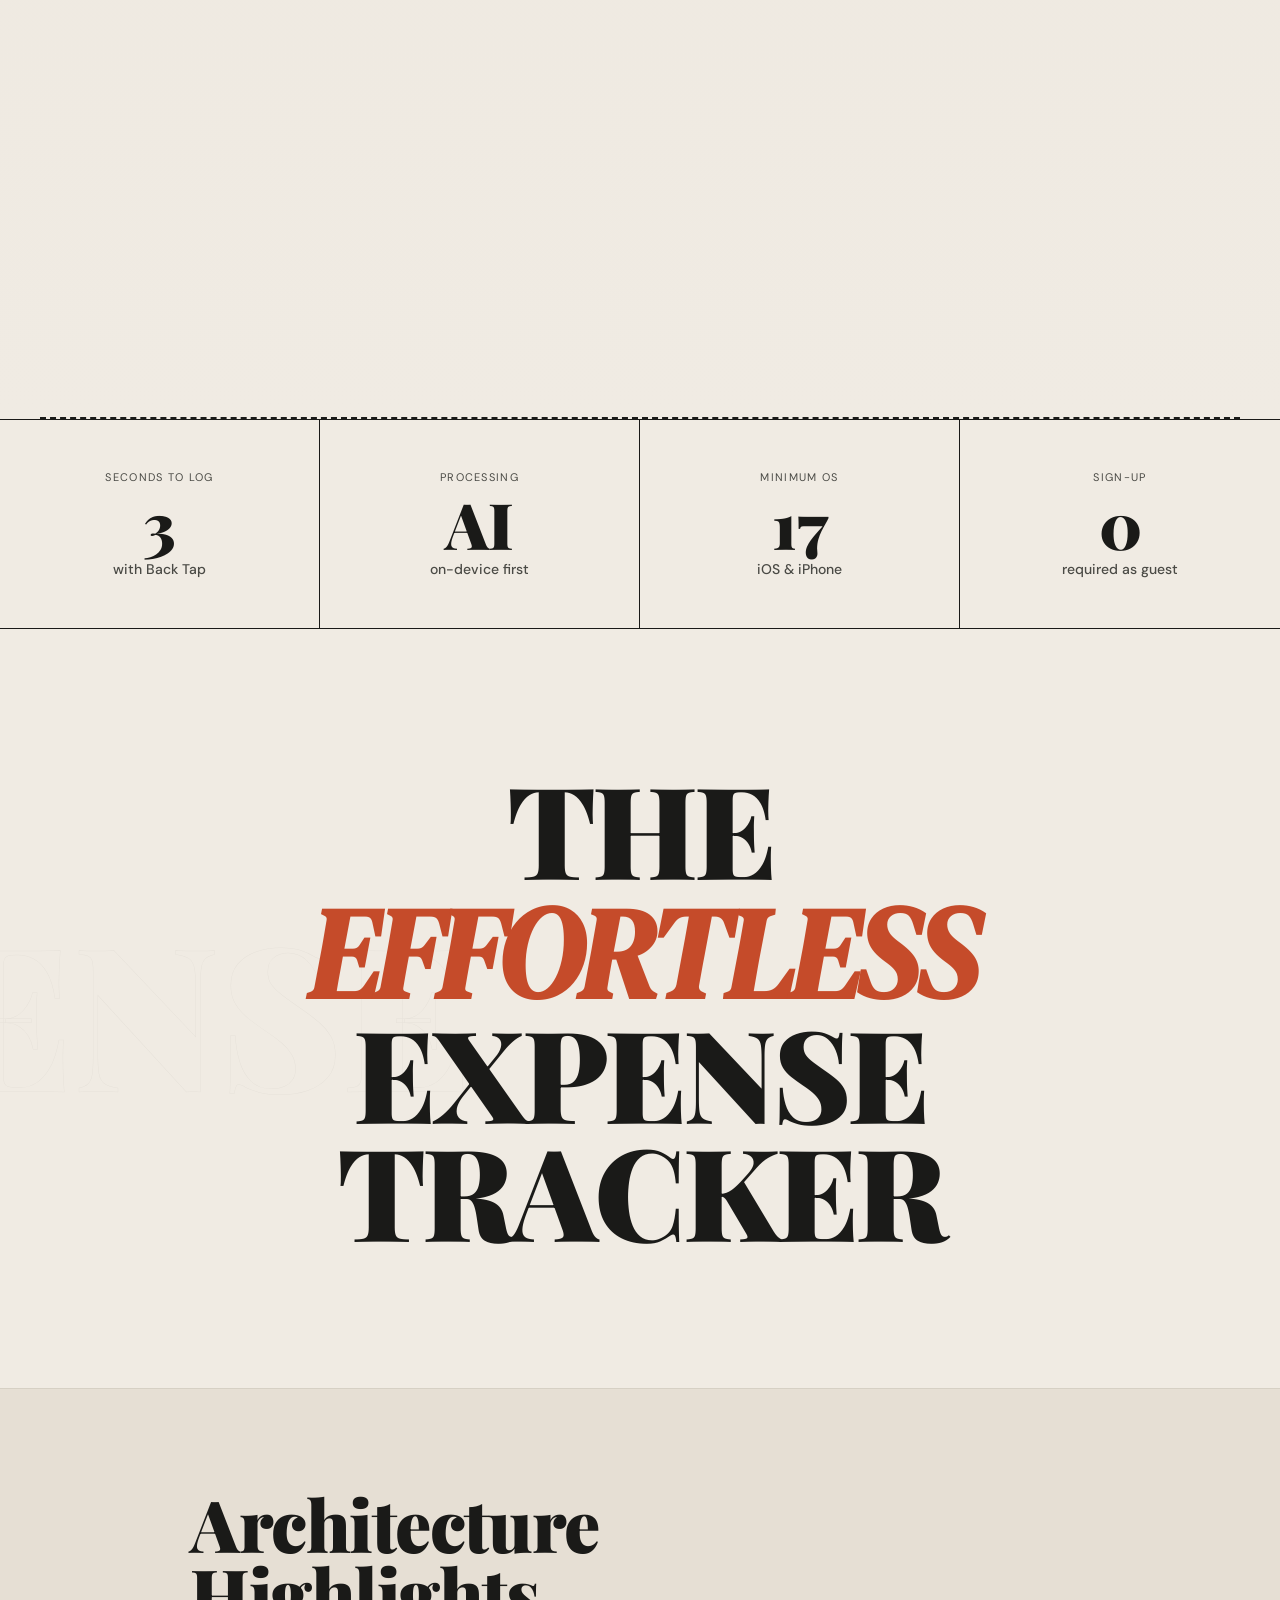
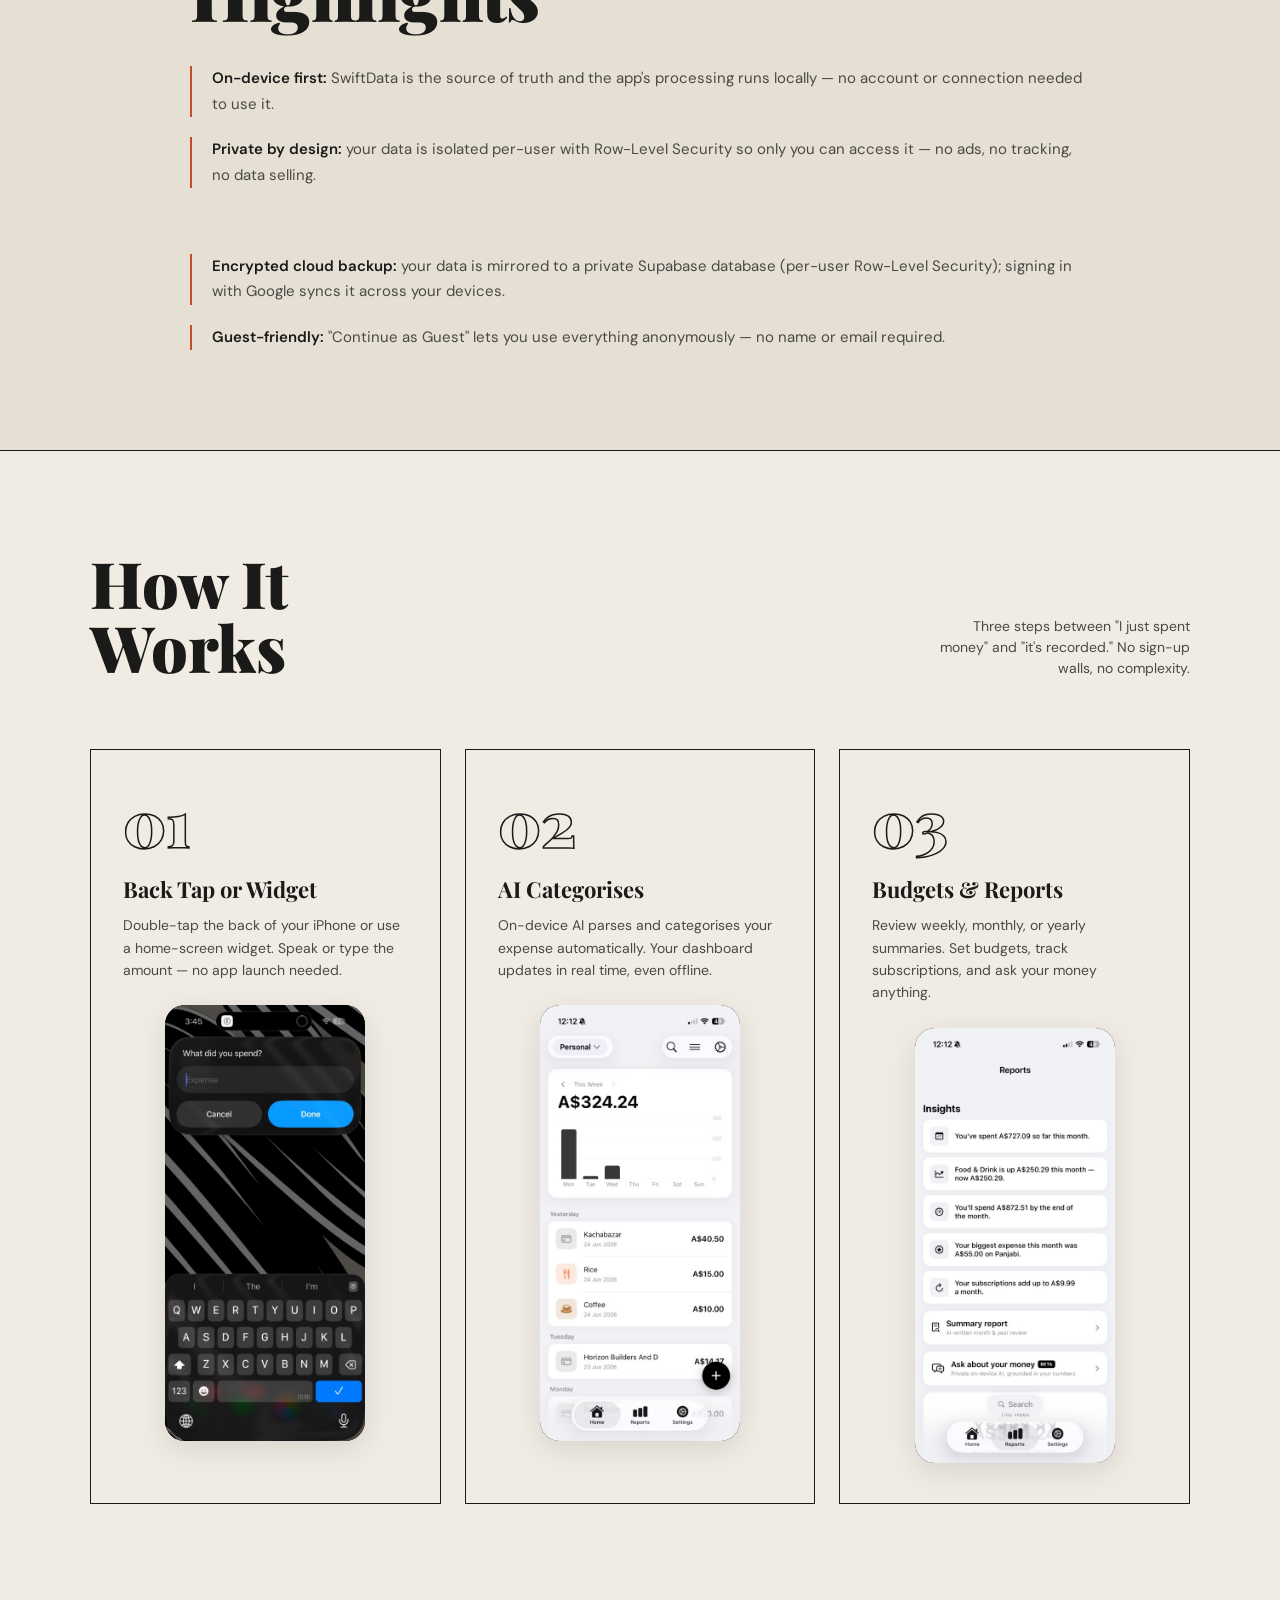
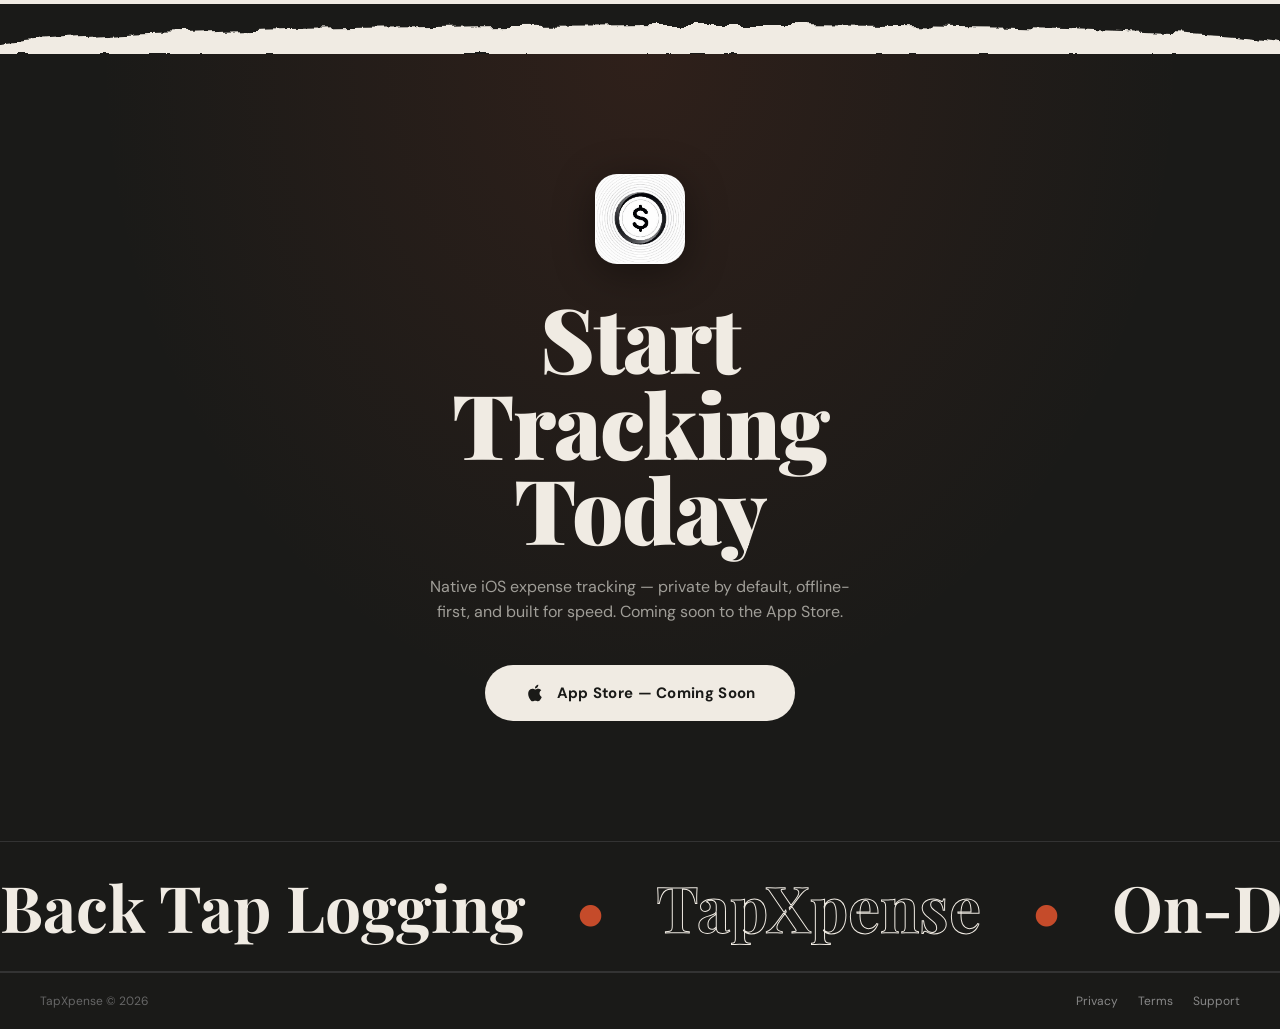
==== commit 687cea82: "Fix demo video crop, update screenshots, and add app icon. Use user-provided screens for showcase st" ====
--- a/index.html
+++ b/index.html
@@ -5,6 +5,7 @@
 <meta name="viewport" content="width=device-width, initial-scale=1.0">
 <meta name="description" content="TapXpense — log an expense in seconds with a Back Tap. On-device AI categorisation, offline-first, private by default.">
 <title>TapXpense — iOS Expense Tracker</title>
+<link rel="icon" href="assets/icon.png" type="image/png">
 <link rel="preconnect" href="https://fonts.googleapis.com">
 <link href="https://fonts.googleapis.com/css2?family=Playfair+Display:ital,wght@0,400;0,700;0,900;1,400;1,700&family=DM+Sans:wght@400;500;700&family=DM+Serif+Display:ital@0;1&display=swap" rel="stylesheet">
 <link rel="stylesheet" href="css/styles.css">
@@ -28,7 +29,10 @@
 <div class="cursor-glow" id="cursorGlow"></div>
 
 <nav class="topbar">
-  <a href="index.html" class="topbar-logo">TapXpense</a>
+  <a href="index.html" class="topbar-logo">
+    <img src="assets/icon.png" alt="" class="topbar-icon" width="28" height="28">
+    TapXpense
+  </a>
   <div style="font-family: var(--serif-display); font-style: italic; font-size: 13px; letter-spacing: 0.04em;">The Expense Tracker</div>
   <div class="topbar-right">
     <a href="#overview" class="magnetic">Overview</a>
@@ -137,7 +141,7 @@
       <p>A nine-second walkthrough: log a coffee with a Back Tap straight from the lock screen, glance at the home-screen widget, then open the in-app dashboard.</p>
     </div>
     <div class="demo-video-wrap" data-scroll="right">
-      <video class="demo-video" autoplay muted loop playsinline poster="assets/home.png">
+      <video class="demo-video" autoplay muted loop playsinline poster="assets/screen-dashboard.png">
         <source src="assets/demo.webm" type="video/webm">
         <source src="assets/demo.mp4" type="video/mp4">
       </video>
@@ -153,7 +157,7 @@
       <button type="button" class="showcase-dot active" data-step="0" aria-label="Home dashboard"></button>
       <button type="button" class="showcase-dot" data-step="1" aria-label="Reports overview"></button>
       <button type="button" class="showcase-dot" data-step="2" aria-label="Smart insights"></button>
-      <button type="button" class="showcase-dot" data-step="3" aria-label="Home-screen widget"></button>
+      <button type="button" class="showcase-dot" data-step="3" aria-label="Back Tap quick-log"></button>
       <button type="button" class="showcase-dot" data-step="4" aria-label="Settings and sync"></button>
     </div>
 
@@ -174,9 +178,9 @@
         <p>Spend forecasts, your biggest expense, subscription totals — plus a private, on-device AI you can ask about your money.</p>
       </div>
       <div class="showcase-caption cap-right" data-cap="3">
-        <div class="cap-num">04 — Home-Screen Widget</div>
-        <h3>Add an expense<br>in one tap.</h3>
-        <p>See this month's spending right on your home screen — and log a new expense without ever opening the app.</p>
+        <div class="cap-num">04 — Back Tap Quick-Log</div>
+        <h3>Log from anywhere,<br>even the lock screen.</h3>
+        <p>Double-tap the back of your iPhone to open a quick-entry sheet — speak or type the amount without launching the app.</p>
       </div>
       <div class="showcase-caption cap-left" data-cap="4">
         <div class="cap-num">05 — Settings &amp; Sync</div>
@@ -190,11 +194,11 @@
         <div class="showcase-phone-frame">
           <div class="showcase-phone-screens">
             <div class="showcase-phone-notch"></div>
-            <img src="assets/home.png" alt="Home dashboard" class="active" data-screen="0">
+            <img src="assets/screen-dashboard.png" alt="Home dashboard" class="active" data-screen="0">
             <img src="assets/reports.png" alt="Reports overview" data-screen="1">
-            <img src="assets/insights.png" alt="Smart insights" data-screen="2">
-            <img src="assets/widget.png" alt="Home-screen widget" data-screen="3">
-            <img src="assets/settings.png" alt="Settings and sync" data-screen="4">
+            <img src="assets/screen-insights.png" alt="Smart insights" data-screen="2">
+            <img src="assets/screen-quick-log.png" alt="Back Tap quick-log" data-screen="3">
+            <img src="assets/screen-signin.png" alt="Settings and sync" data-screen="4">
             <div class="showcase-phone-glare"></div>
           </div>
         </div>
@@ -263,19 +267,19 @@
       <div class="how-step-num">01</div>
       <h3>Back Tap or Widget</h3>
       <p>Double-tap the back of your iPhone or use a home-screen widget. Speak or type the amount — no app launch needed.</p>
-      <div class="how-step-phone"><img src="assets/widget.png" alt="Widget"></div>
+      <div class="how-step-phone"><img src="assets/screen-quick-log.png" alt="Back Tap quick-log"></div>
     </div>
     <div class="how-step" data-scroll="up" data-delay="150">
       <div class="how-step-num">02</div>
       <h3>AI Categorises</h3>
       <p>On-device AI parses and categorises your expense automatically. Your dashboard updates in real time, even offline.</p>
-      <div class="how-step-phone"><img src="assets/home.png" alt="Dashboard"></div>
+      <div class="how-step-phone"><img src="assets/screen-dashboard.png" alt="Dashboard"></div>
     </div>
     <div class="how-step" data-scroll="up" data-delay="300">
       <div class="how-step-num">03</div>
       <h3>Budgets &amp; Reports</h3>
       <p>Review weekly, monthly, or yearly summaries. Set budgets, track subscriptions, and ask your money anything.</p>
-      <div class="how-step-phone"><img src="assets/reports.png" alt="Reports overview"></div>
+      <div class="how-step-phone"><img src="assets/screen-insights.png" alt="Reports and insights"></div>
     </div>
   </div>
 </section>
--- a/css/styles.css
+++ b/css/styles.css
@@ -74,7 +74,8 @@
   animation: slideDown 0.6s cubic-bezier(0.16, 1, 0.3, 1) 1.8s forwards;
 }
 @keyframes slideDown { to { transform: translateY(0); } }
-.topbar-logo { font-family: var(--serif); font-size: 14px; font-weight: 700; letter-spacing: 0.02em; text-transform: none; }
+.topbar-logo { font-family: var(--serif); font-size: 14px; font-weight: 700; letter-spacing: 0.02em; text-transform: none; display: inline-flex; align-items: center; gap: 10px; }
+.topbar-icon { border-radius: 7px; display: block; flex-shrink: 0; }
 a.topbar-logo { color: inherit; text-decoration: none; }
 .topbar-right { display: flex; gap: 24px; align-items: center; }
 .topbar-right a {
@@ -353,7 +354,7 @@
 }
 .demo-inner {
   max-width: 1100px; margin: 0 auto;
-  display: grid; grid-template-columns: 1fr 1fr;
+  display: grid; grid-template-columns: 1fr minmax(240px, 300px);
   gap: 60px; align-items: center;
 }
 .demo-copy h2 {
@@ -363,15 +364,20 @@
 }
 .demo-copy p { font-size: 15px; line-height: 1.7; color: var(--ink-light); }
 .demo-video-wrap {
-  border-radius: 24px; overflow: hidden;
+  width: 100%;
+  max-width: 300px;
+  margin: 0 auto;
+  border-radius: 28px; overflow: hidden;
   box-shadow: 0 40px 80px rgba(0,0,0,0.15);
   border: 1px solid rgba(26,26,24,0.08);
   background: #000;
+  line-height: 0;
 }
 .demo-video {
-  display: block; width: 100%; height: auto;
-  aspect-ratio: 9/16; max-height: 520px;
-  object-fit: cover; object-position: top;
+  display: block;
+  width: 100%;
+  height: auto;
+  vertical-align: middle;
 }
 
 /* ===== ARCHITECTURE ===== */
@@ -450,8 +456,9 @@
 .showcase-phone-screens img {
   position: absolute; inset: 0;
   width: 100%; height: 100%;
-  object-fit: cover; object-position: top;
+  object-fit: contain; object-position: top center;
   display: block;
+  background: #000;
   opacity: 0;
   transform: scale(1.05);
   transition: opacity 0.7s cubic-bezier(0.16, 1, 0.3, 1), transform 0.9s cubic-bezier(0.16, 1, 0.3, 1);
@@ -672,9 +679,13 @@
   box-shadow: 0 8px 30px rgba(0,0,0,0.1);
   transform-style: preserve-3d;
   transition: transform 0.5s;
+  max-width: 200px;
+  margin-left: auto;
+  margin-right: auto;
+  background: #000;
 }
 .how-step:hover .how-step-phone { transform: translateZ(20px); }
-.how-step-phone img { width: 100%; display: block; }
+.how-step-phone img { width: 100%; height: auto; display: block; object-fit: contain; }
 
 /* ===== CTA ===== */
 .cta-section {
@@ -776,7 +787,7 @@
   .overview-section, .demo-section, .architecture-section { padding: 60px 20px; }
   .quick-facts { grid-template-columns: 1fr; }
   .demo-inner { grid-template-columns: 1fr; gap: 32px; }
-  .demo-video { max-height: 420px; margin: 0 auto; }
+  .demo-video-wrap { max-width: 260px; }
   .features-grid { grid-template-columns: 1fr; }
   .showcase-pin { height: auto; }
   .showcase-sticky {
@@ -808,7 +819,7 @@
 
 /* ===== LEGAL PAGES ===== */
 .topbar-simple { transform: translateY(0); animation: none; }
-.topbar-logo a { color: inherit; text-decoration: none; }
+.topbar-logo a { color: inherit; text-decoration: none; display: inline-flex; align-items: center; gap: 10px; }
 .legal-page {
   padding: 120px 40px 80px;
   max-width: 780px;
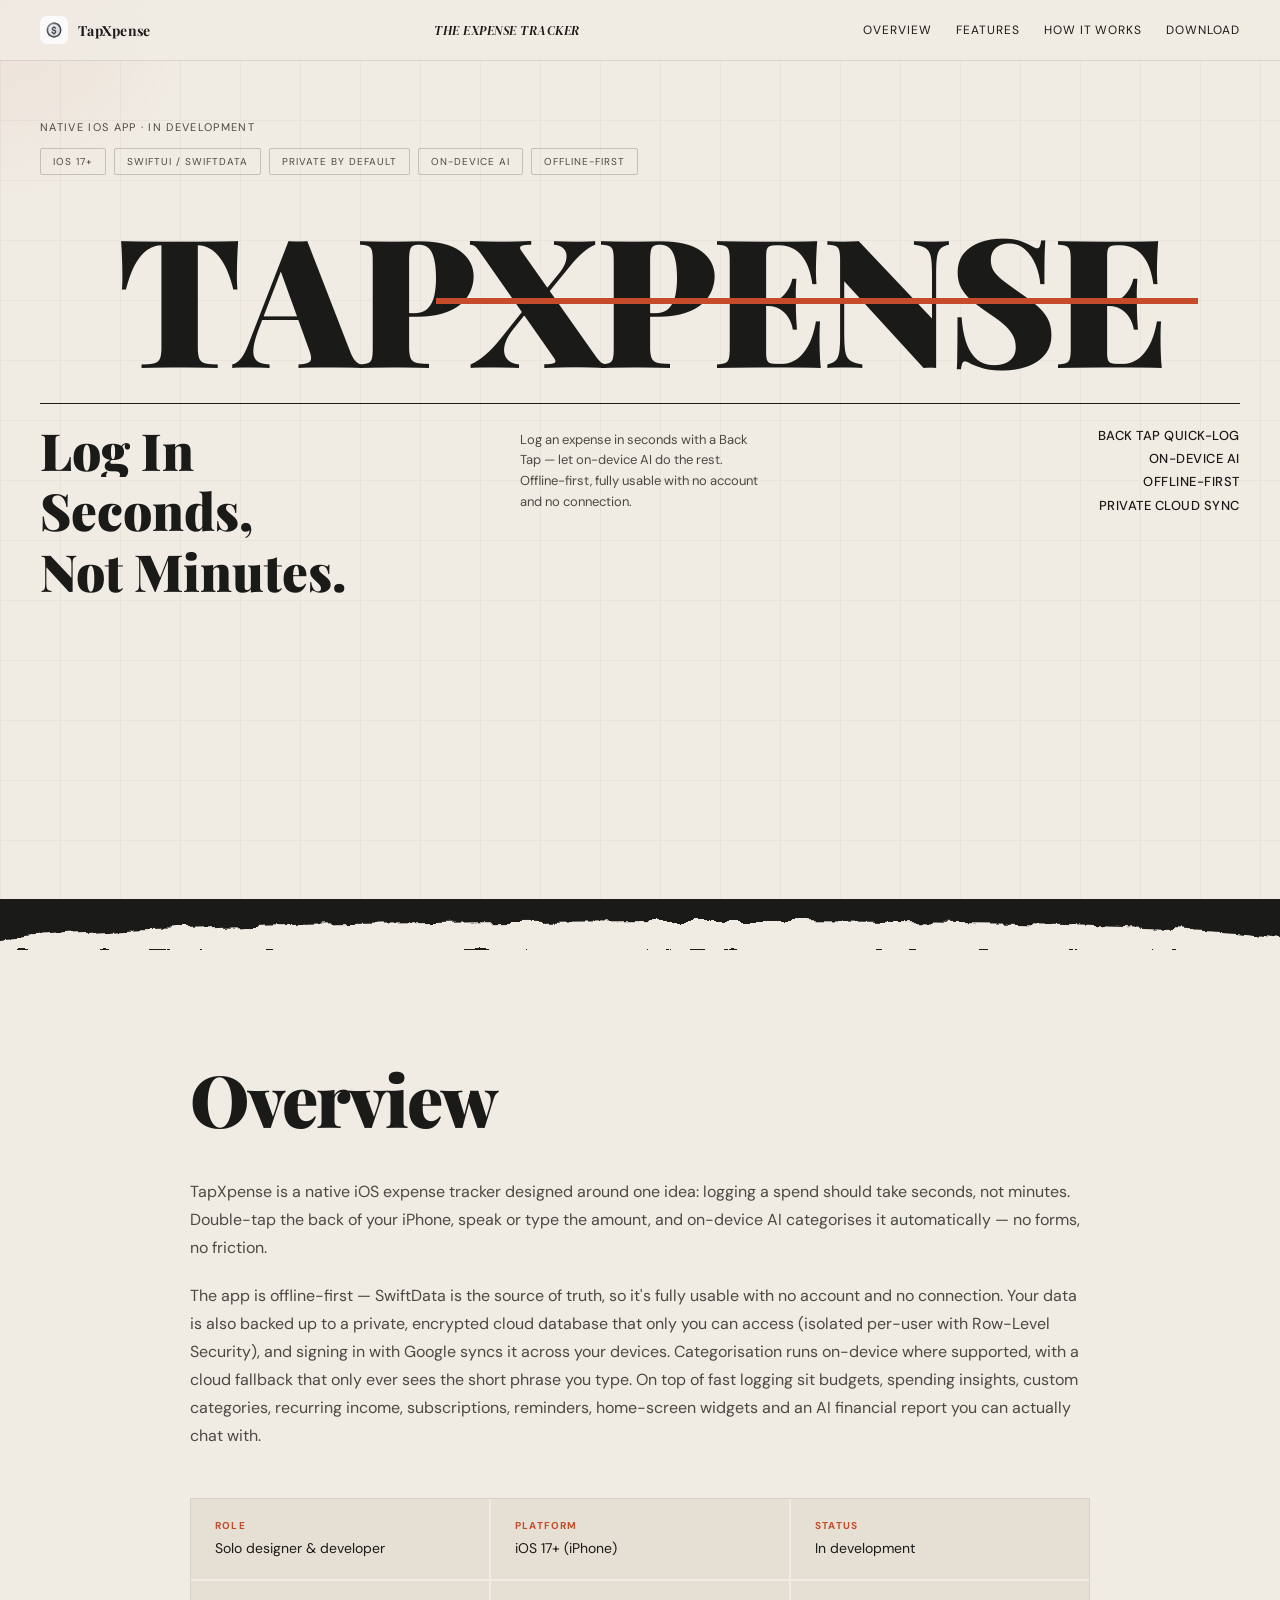
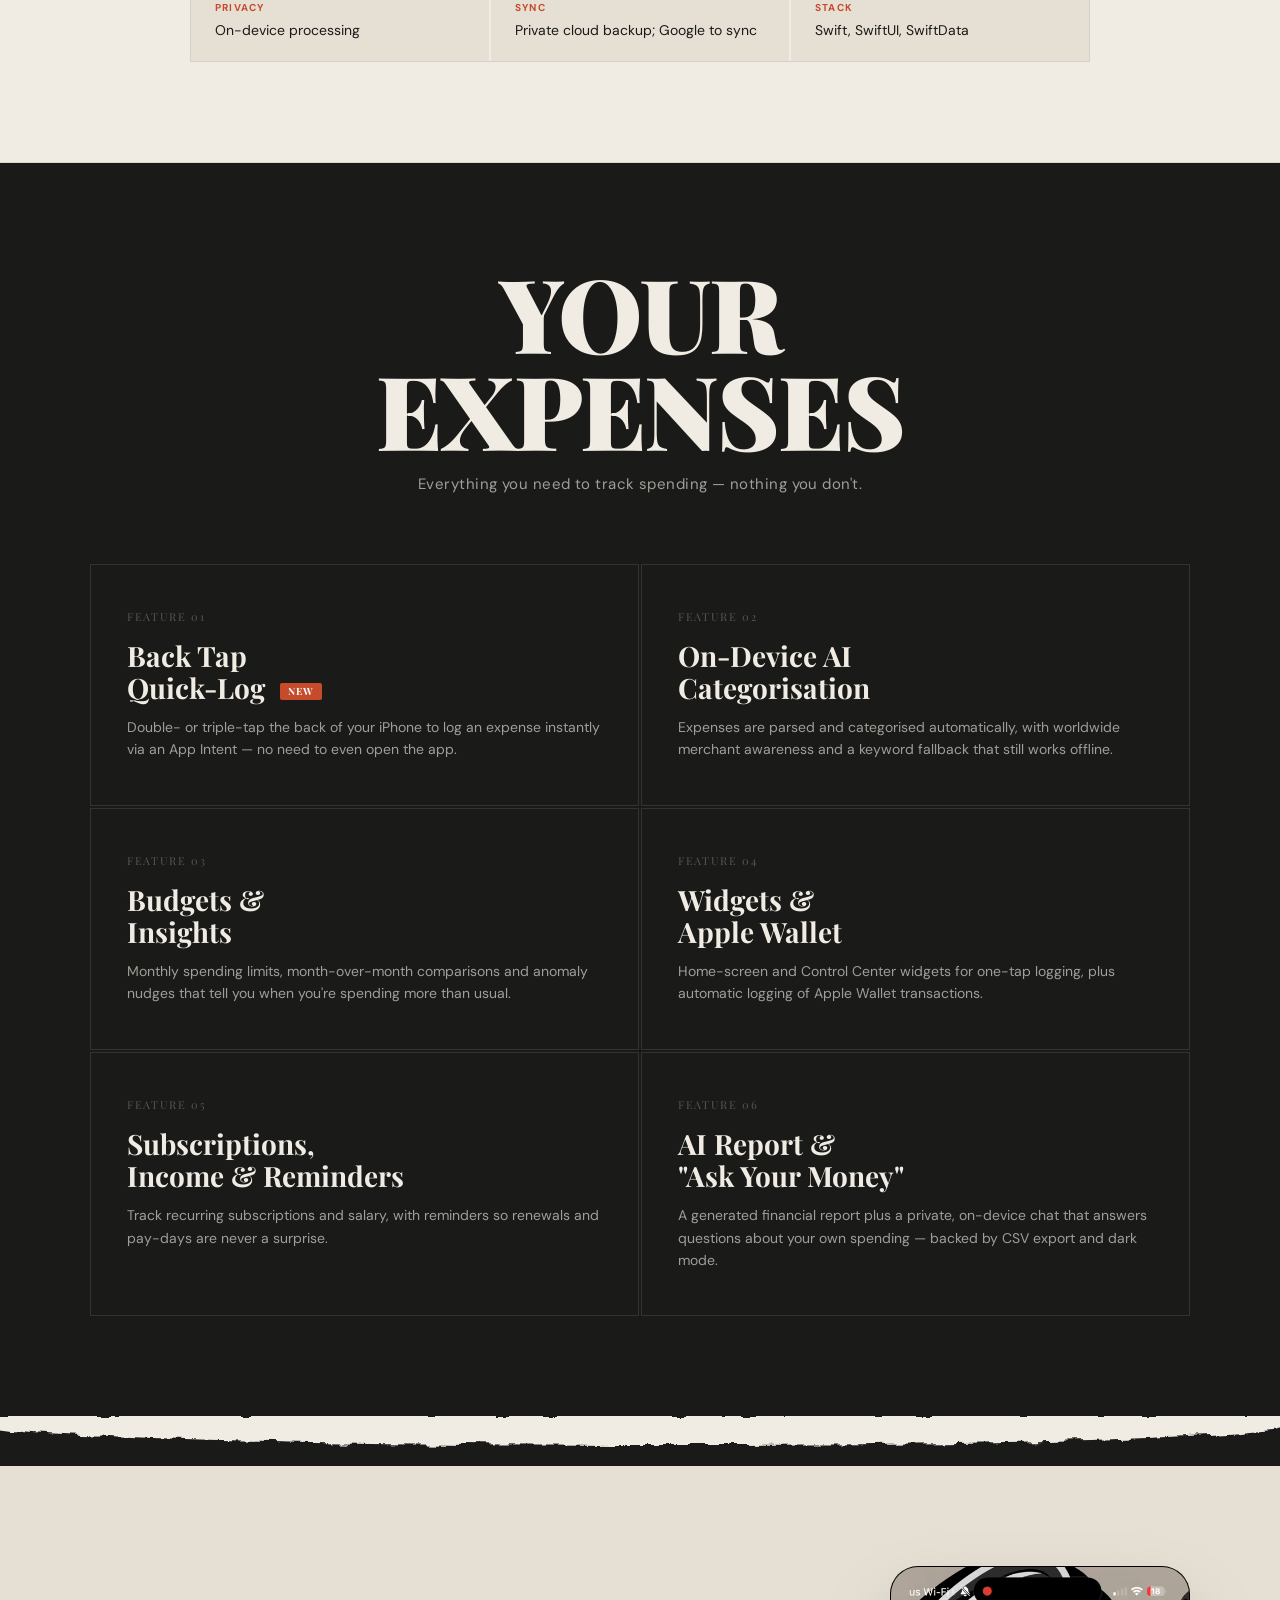
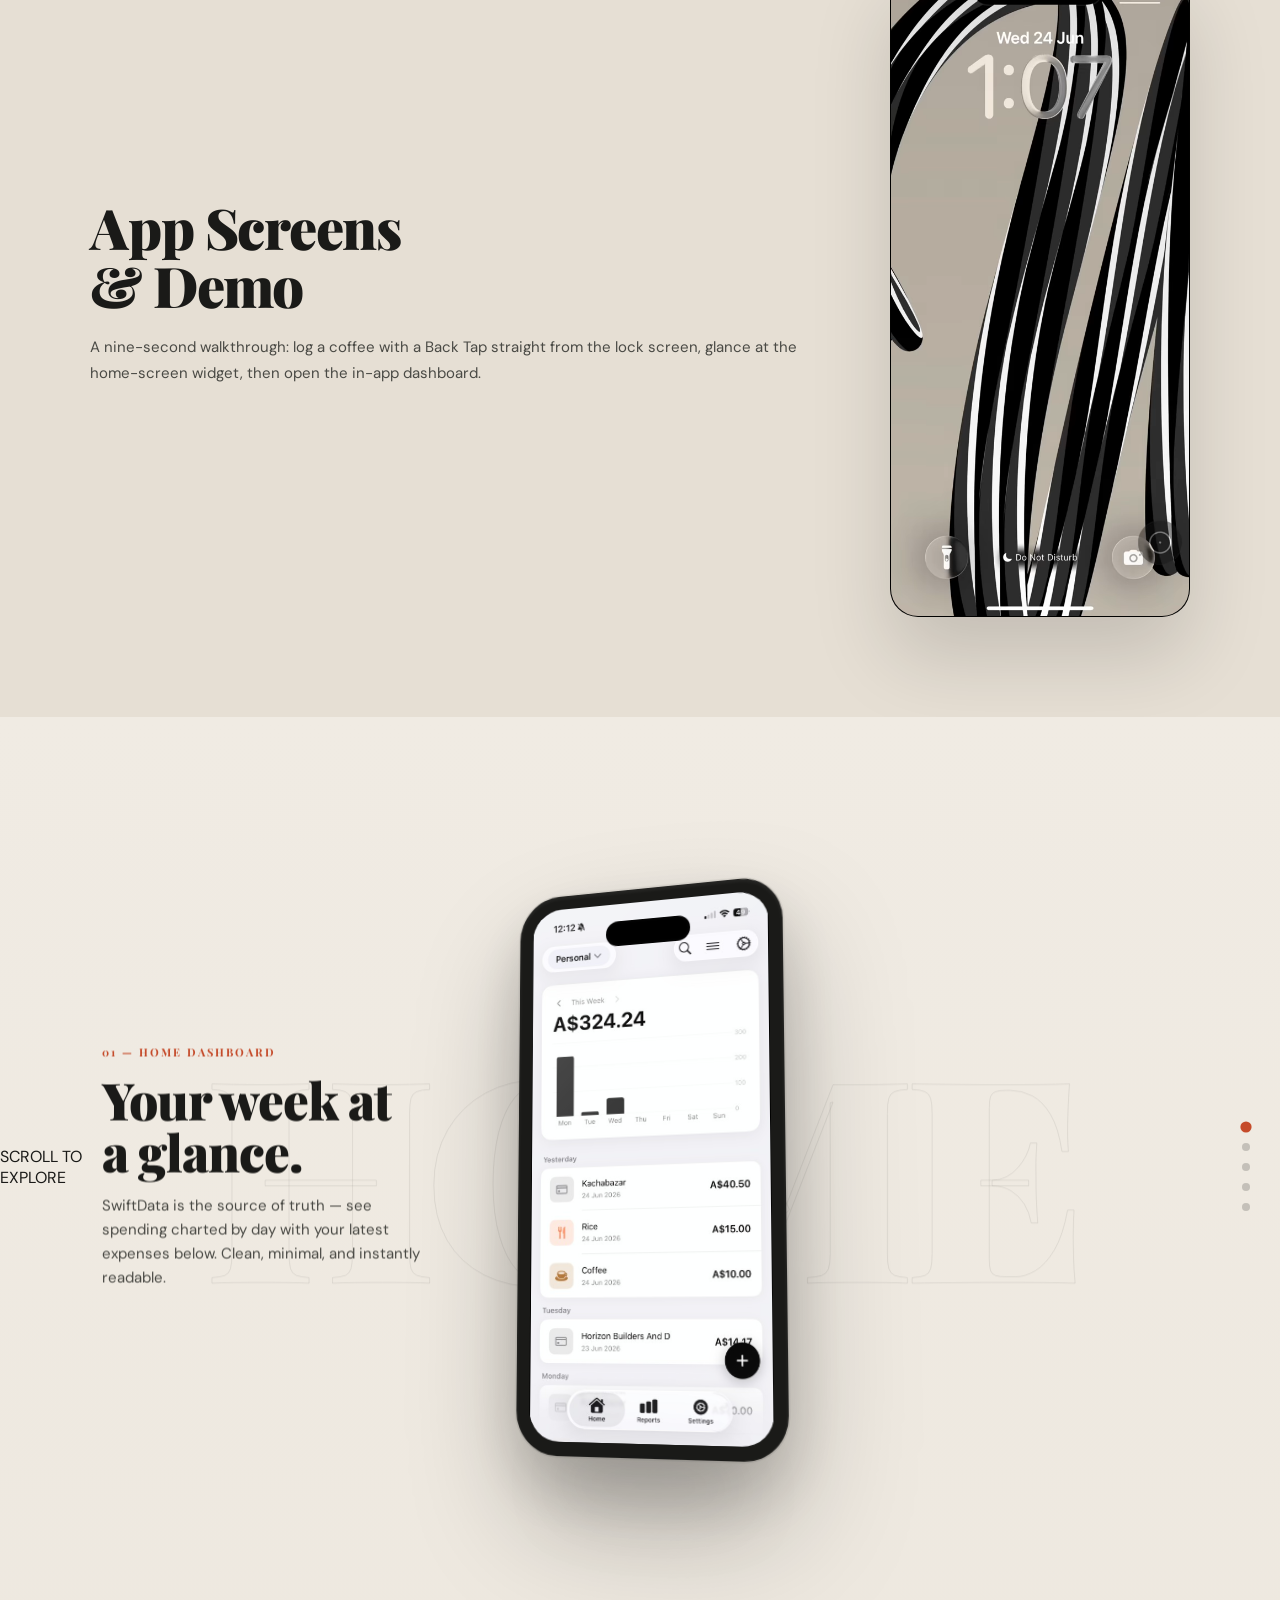
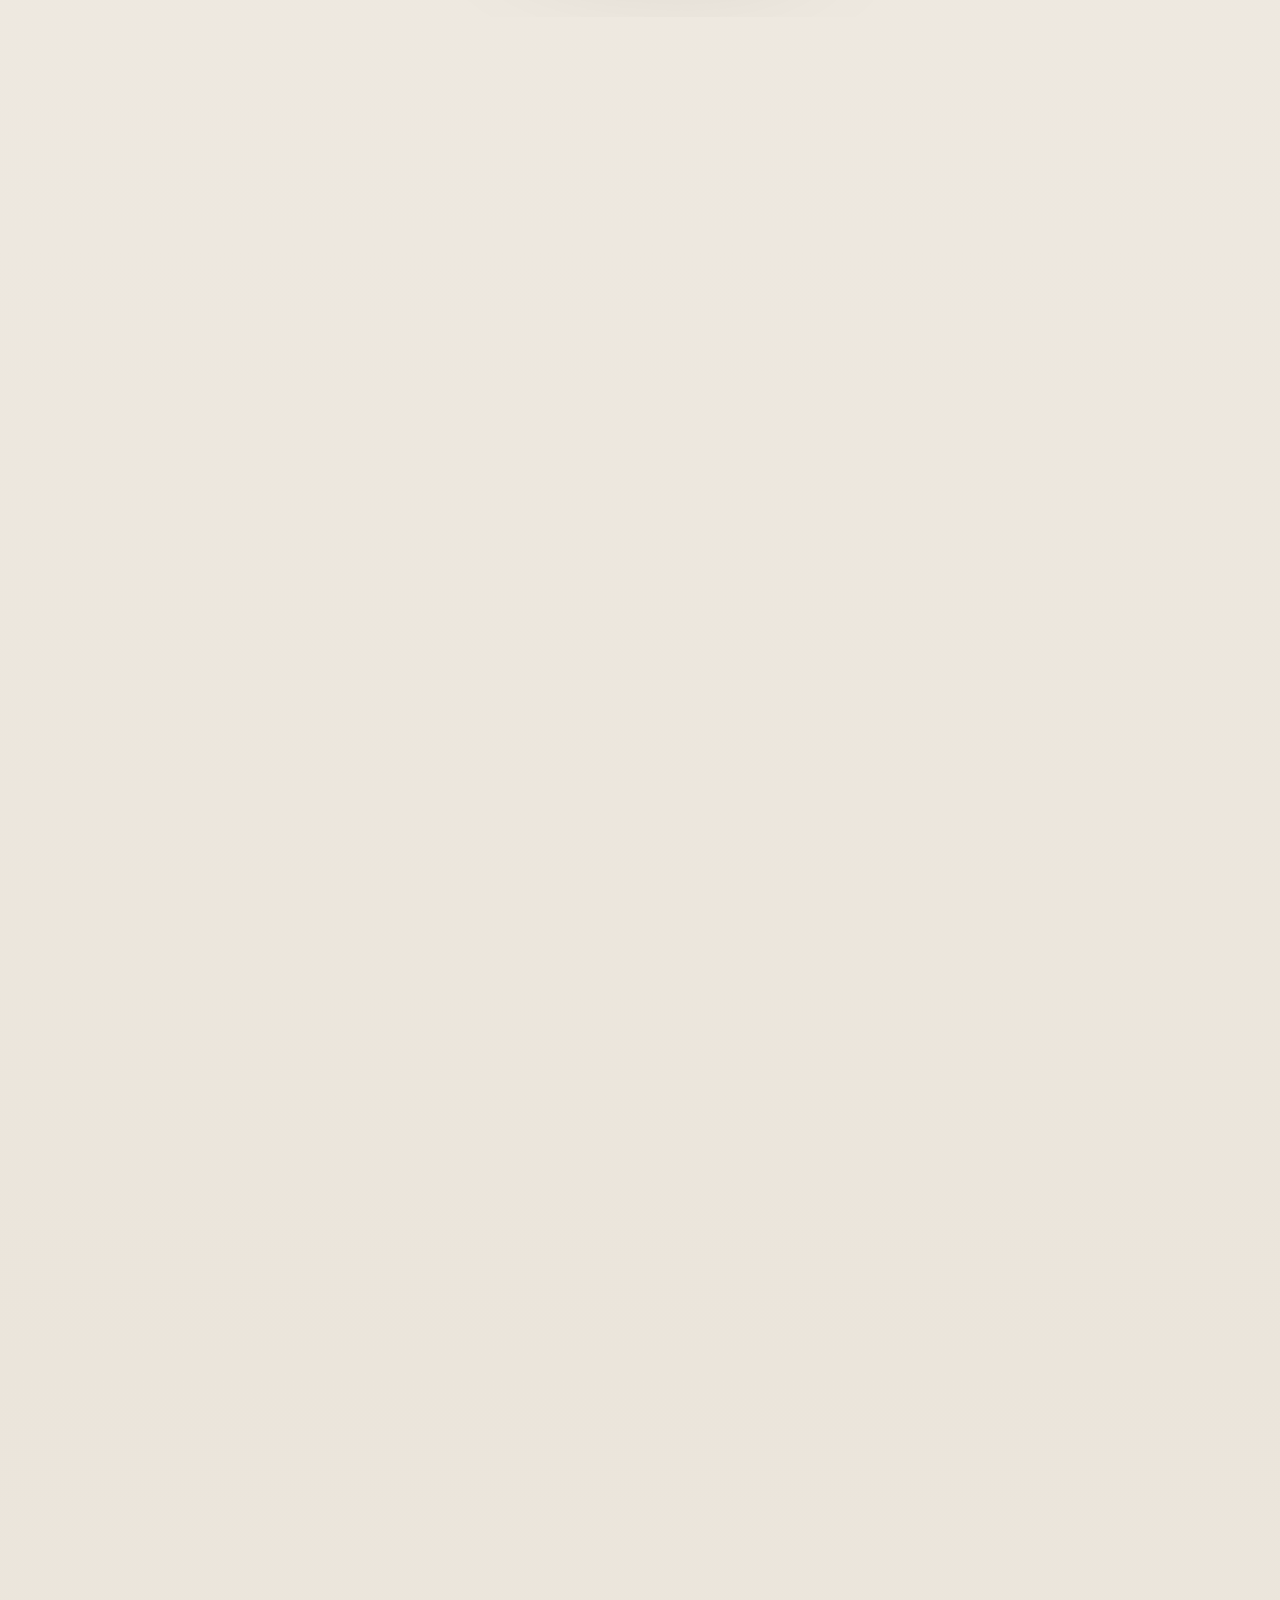
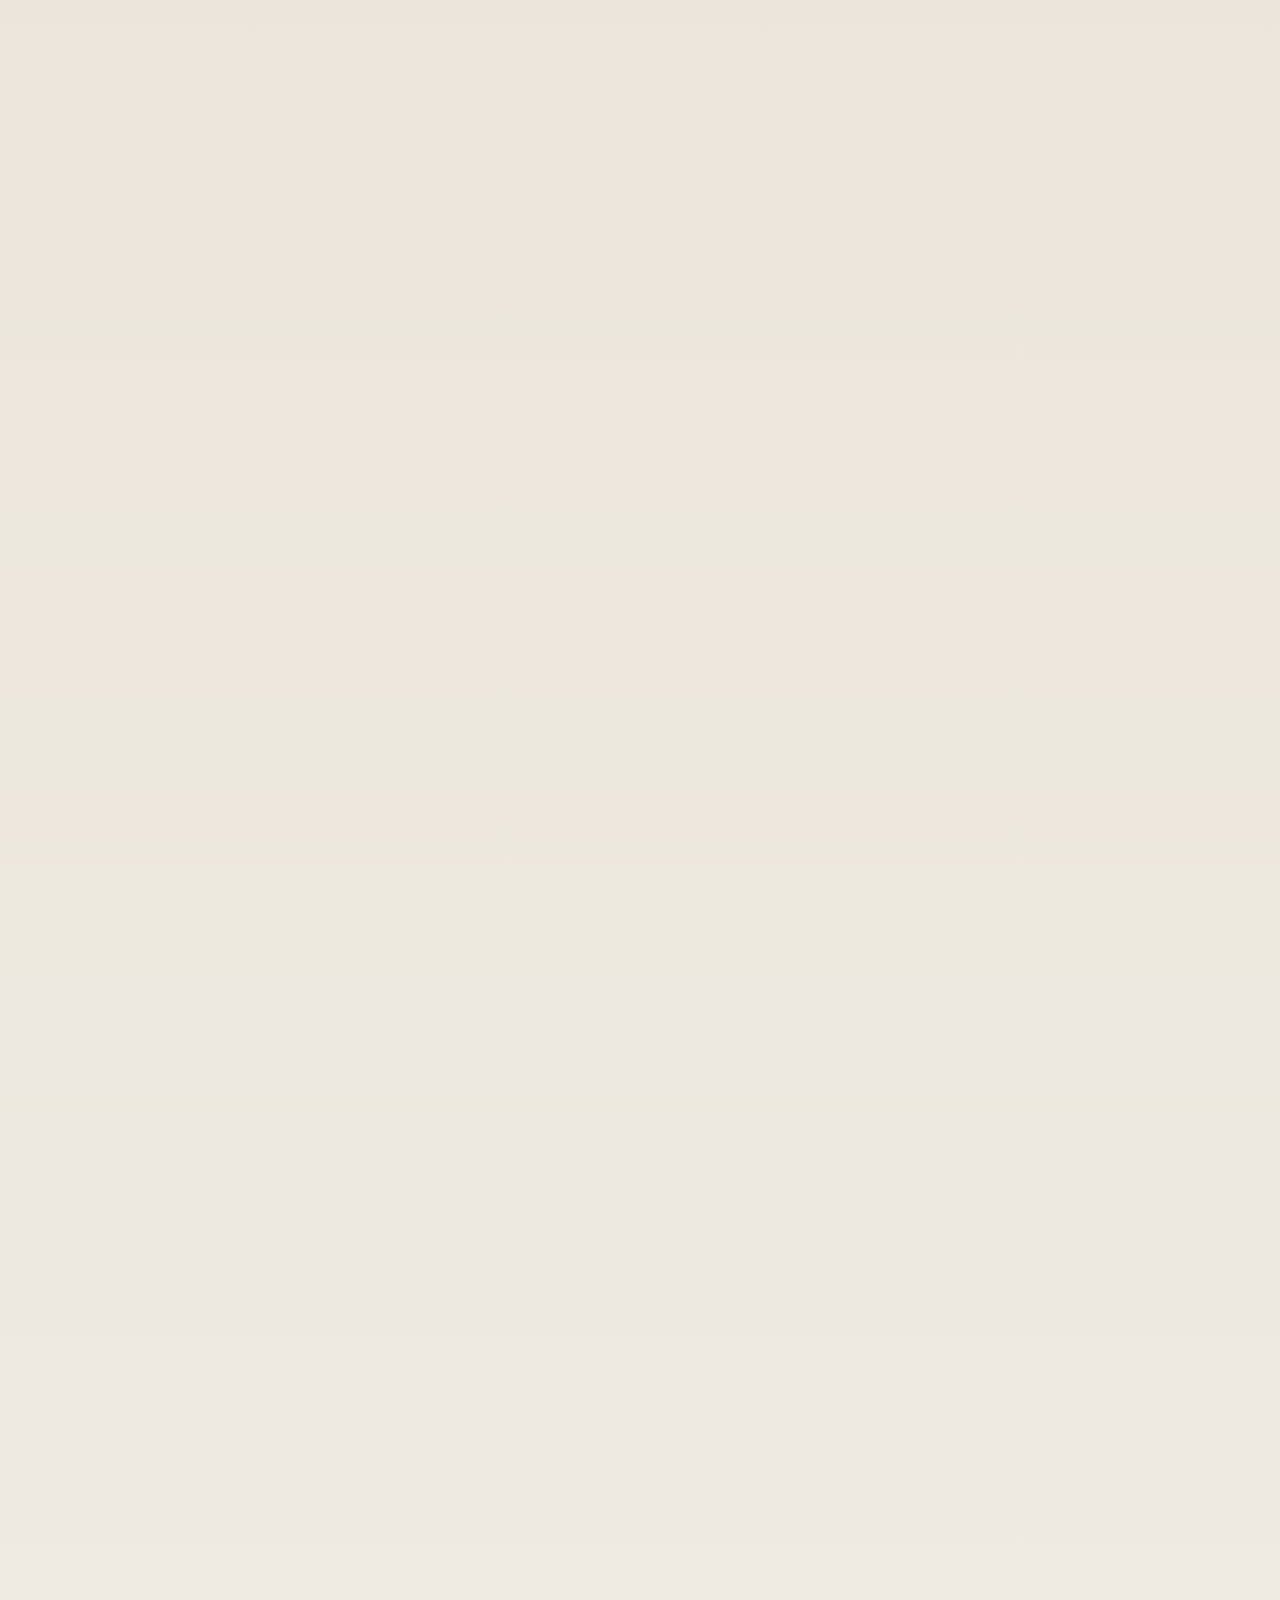
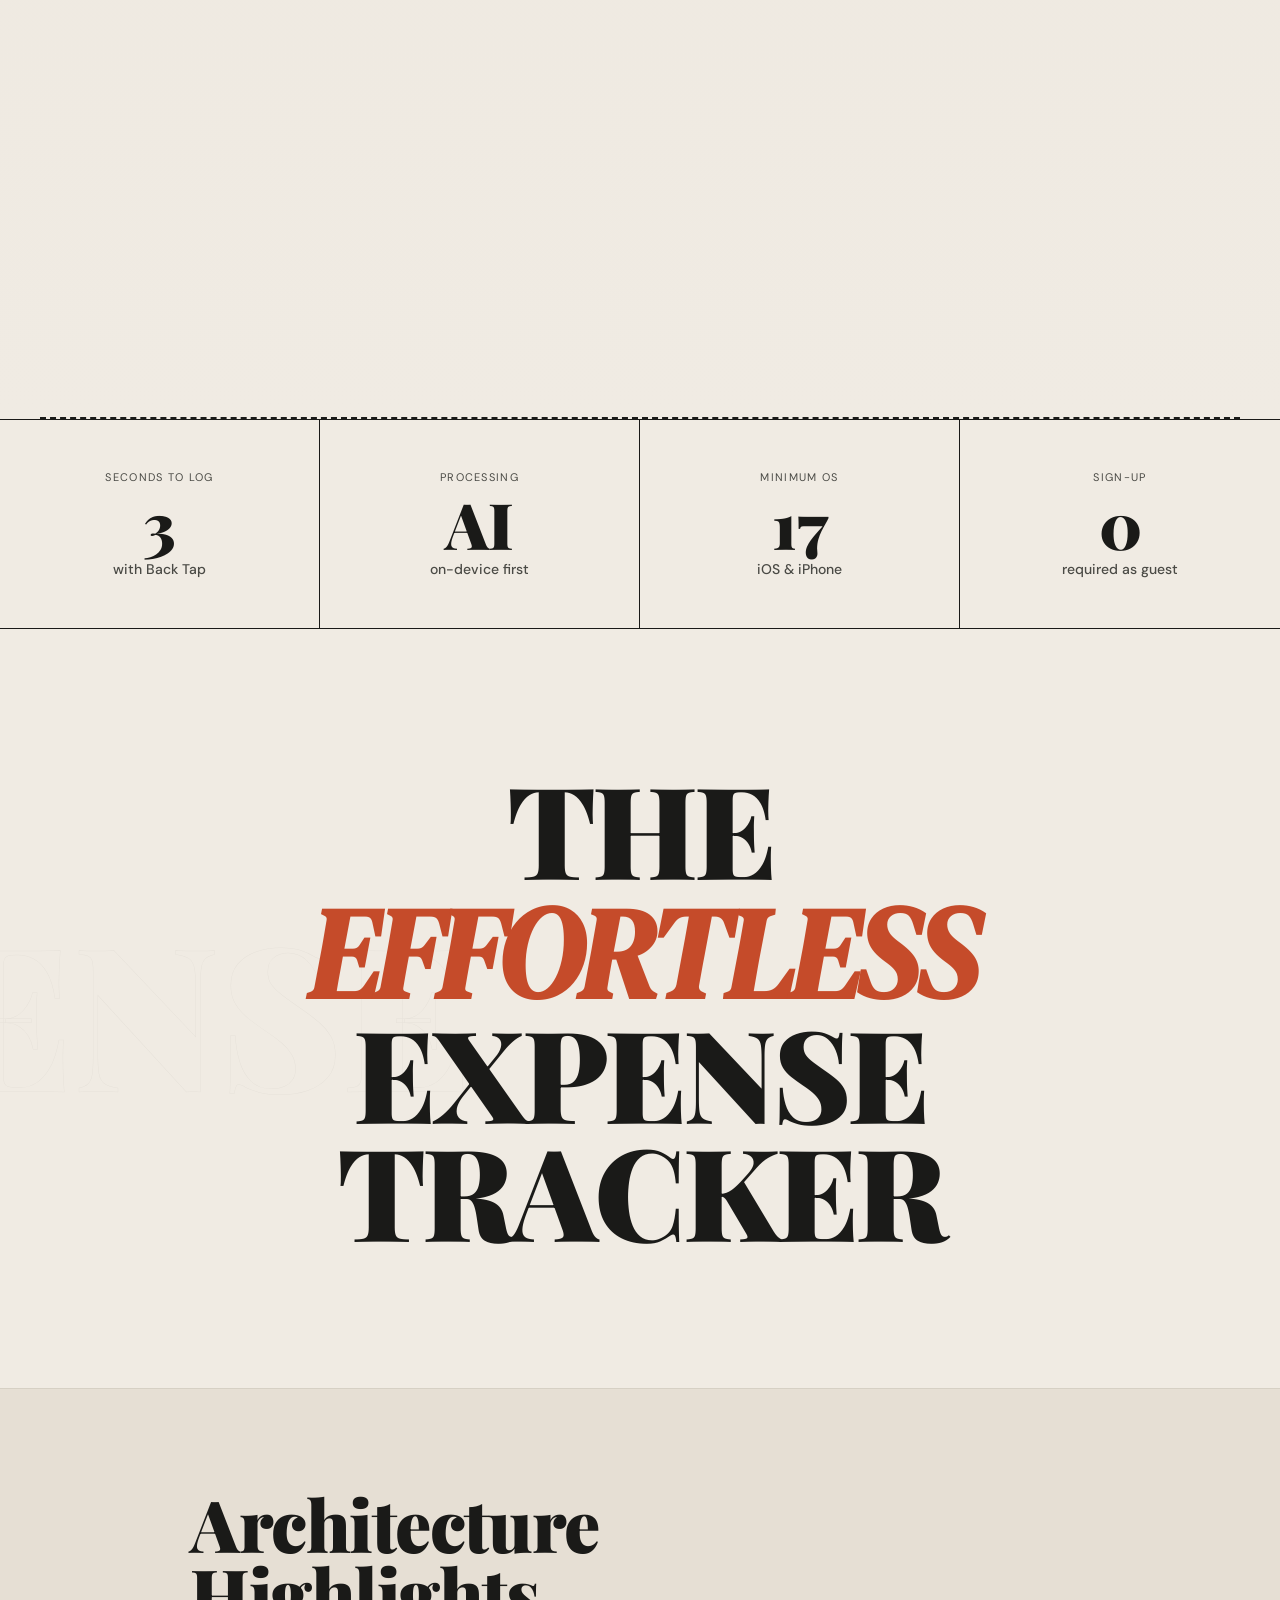
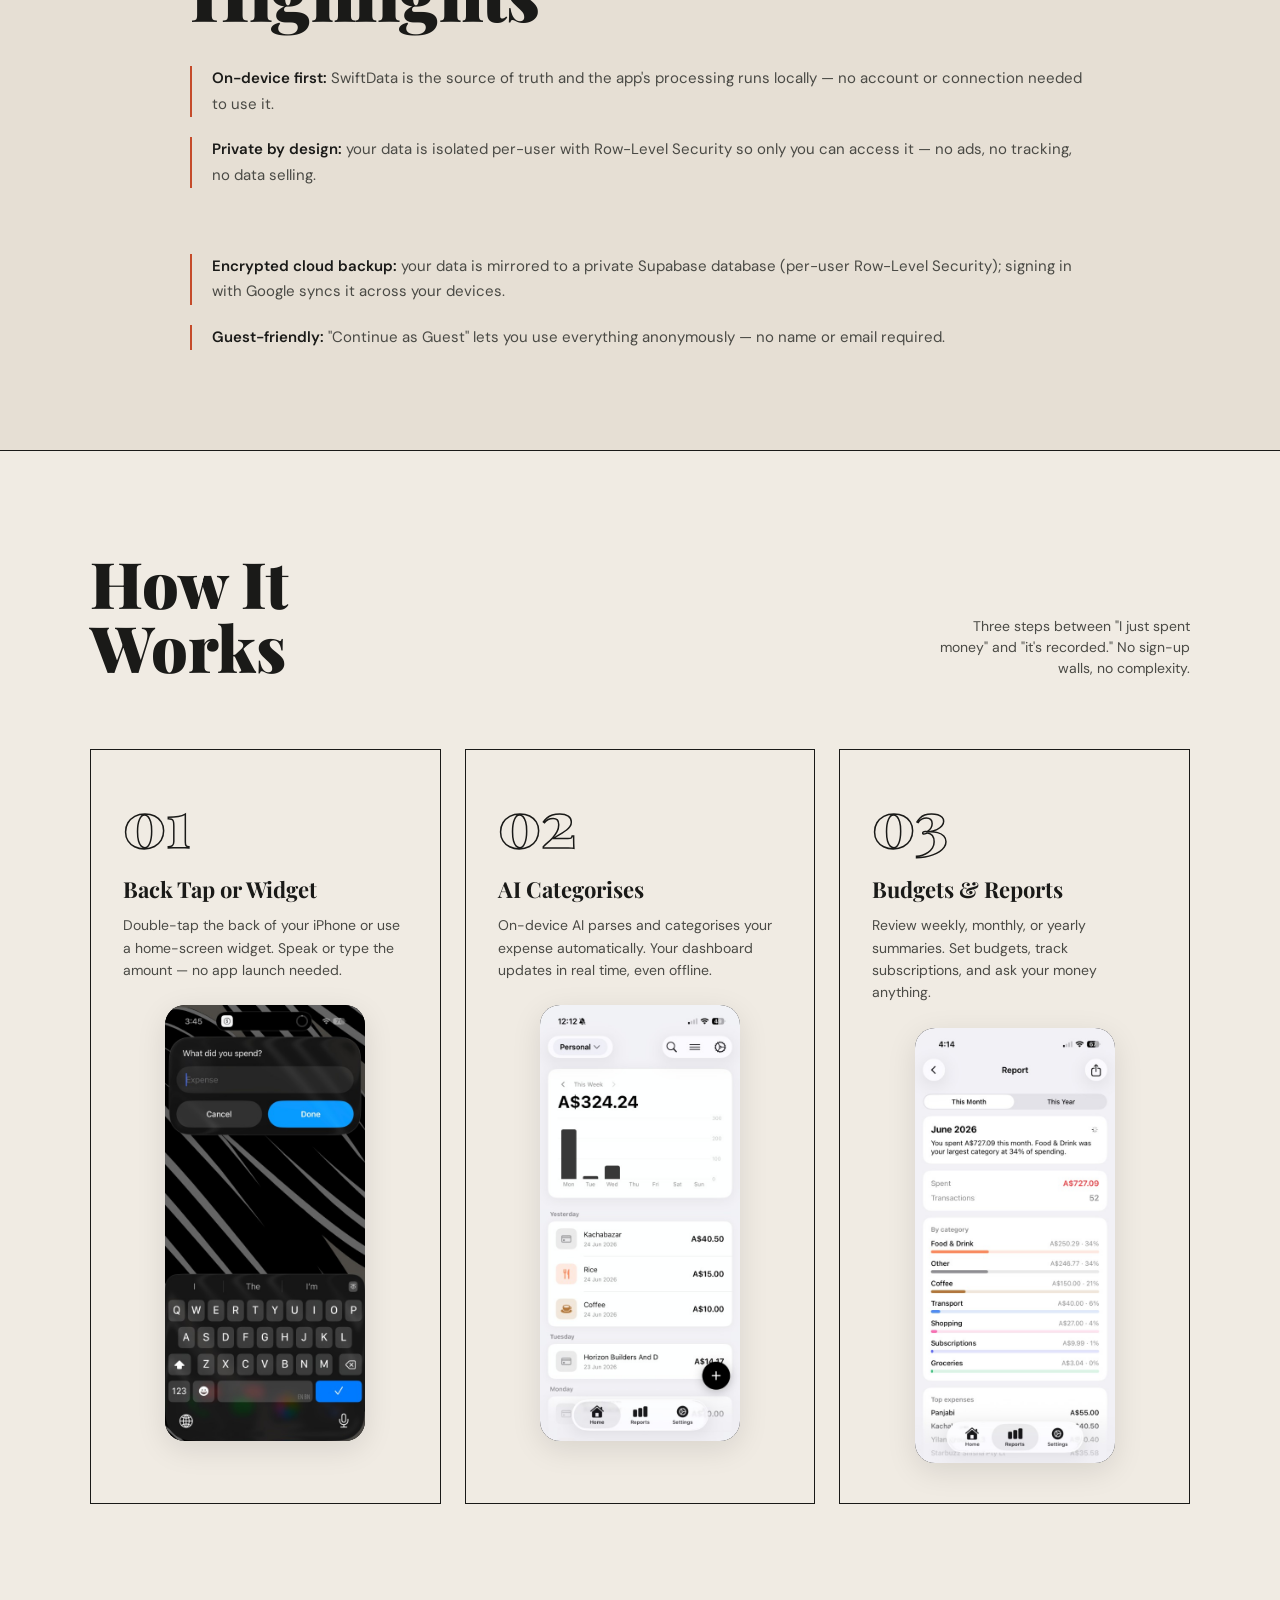
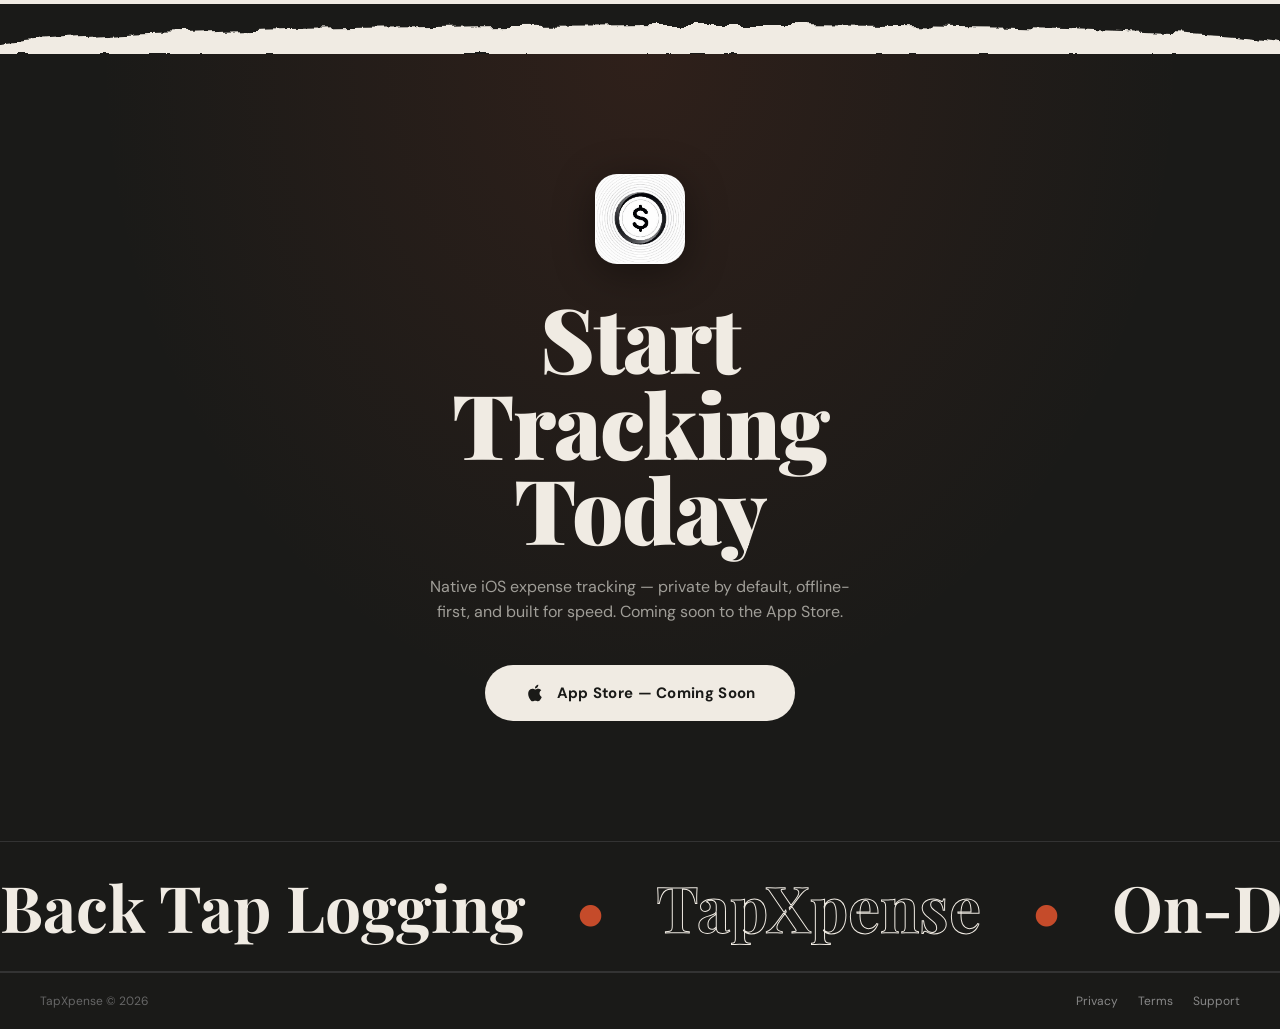
==== commit 23a7c95e: "Use AI report screenshot for How It Works step 03. Replace the insights screen with the June 2026 AI" ====
--- a/index.html
+++ b/index.html
@@ -279,7 +279,7 @@
       <div class="how-step-num">03</div>
       <h3>Budgets &amp; Reports</h3>
       <p>Review weekly, monthly, or yearly summaries. Set budgets, track subscriptions, and ask your money anything.</p>
-      <div class="how-step-phone"><img src="assets/screen-insights.png" alt="Reports and insights"></div>
+      <div class="how-step-phone"><img src="assets/screen-ai-report.png" alt="AI report"></div>
     </div>
   </div>
 </section>
